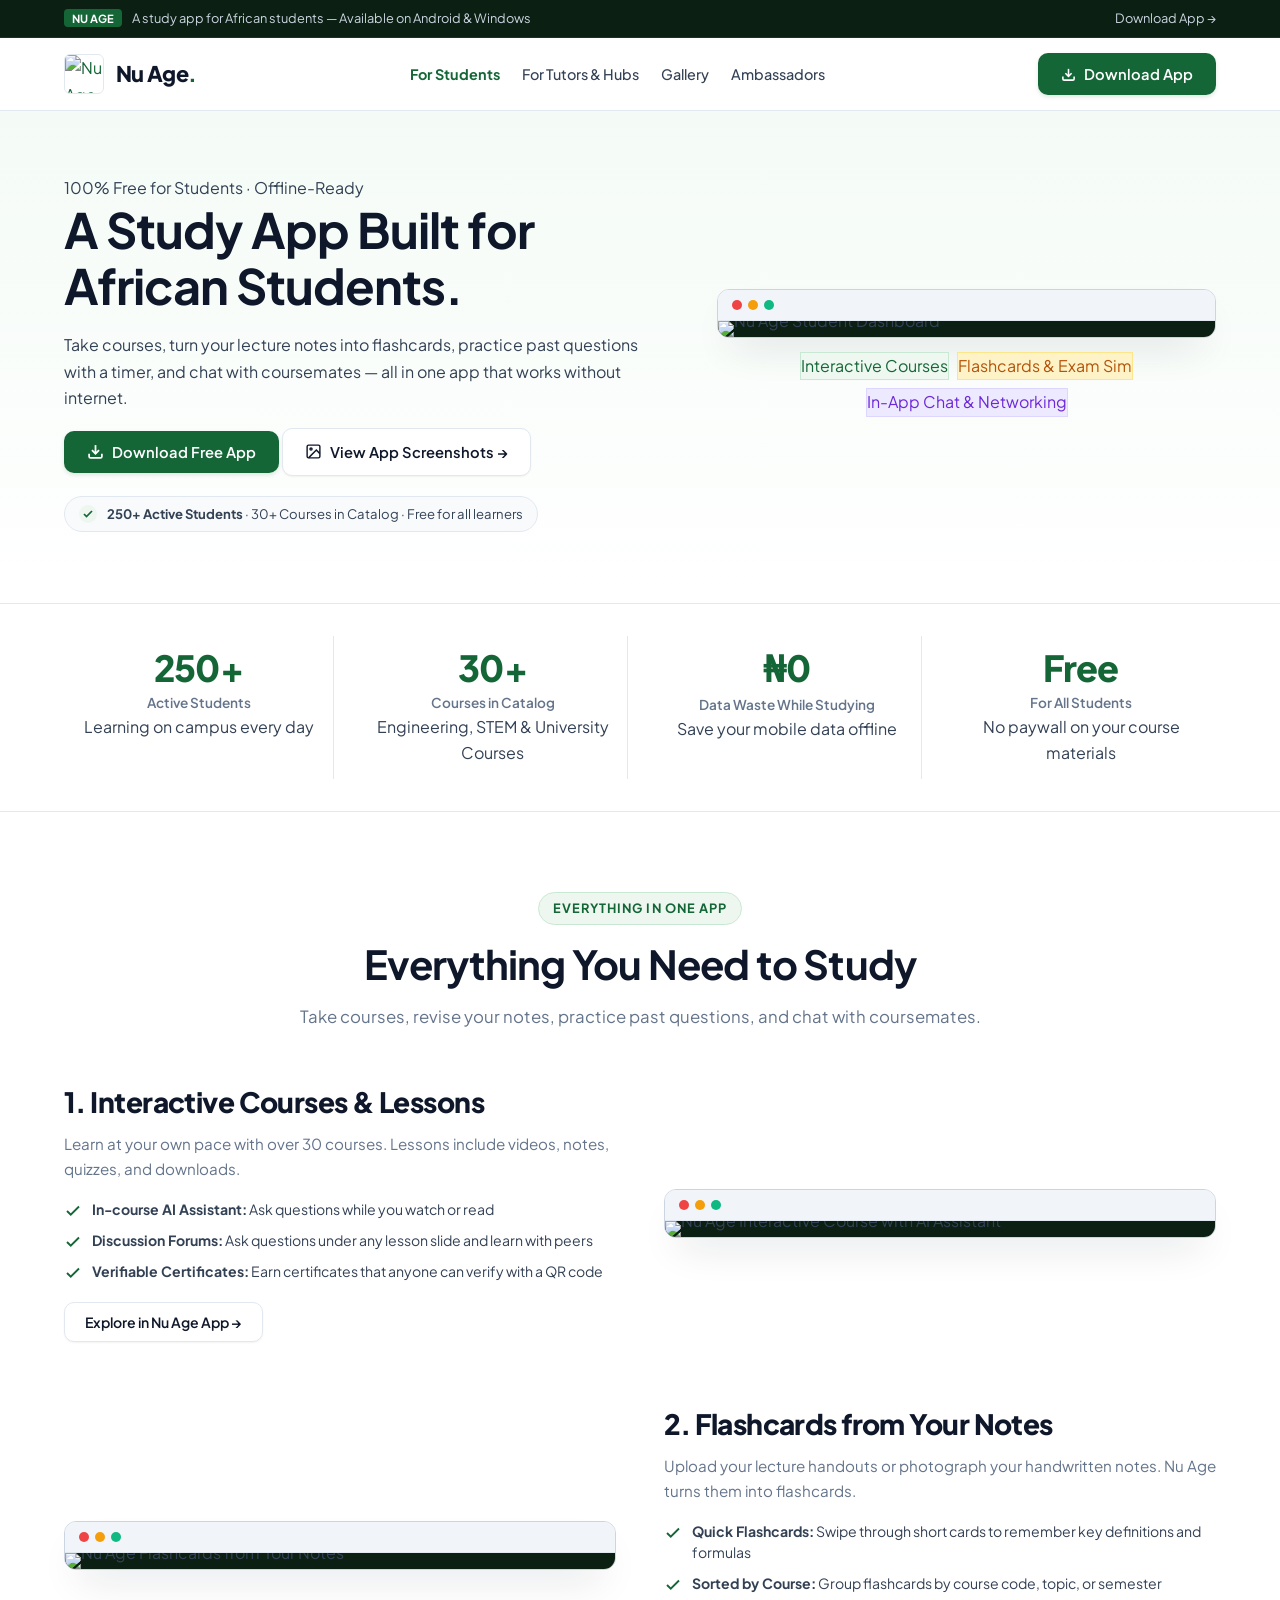
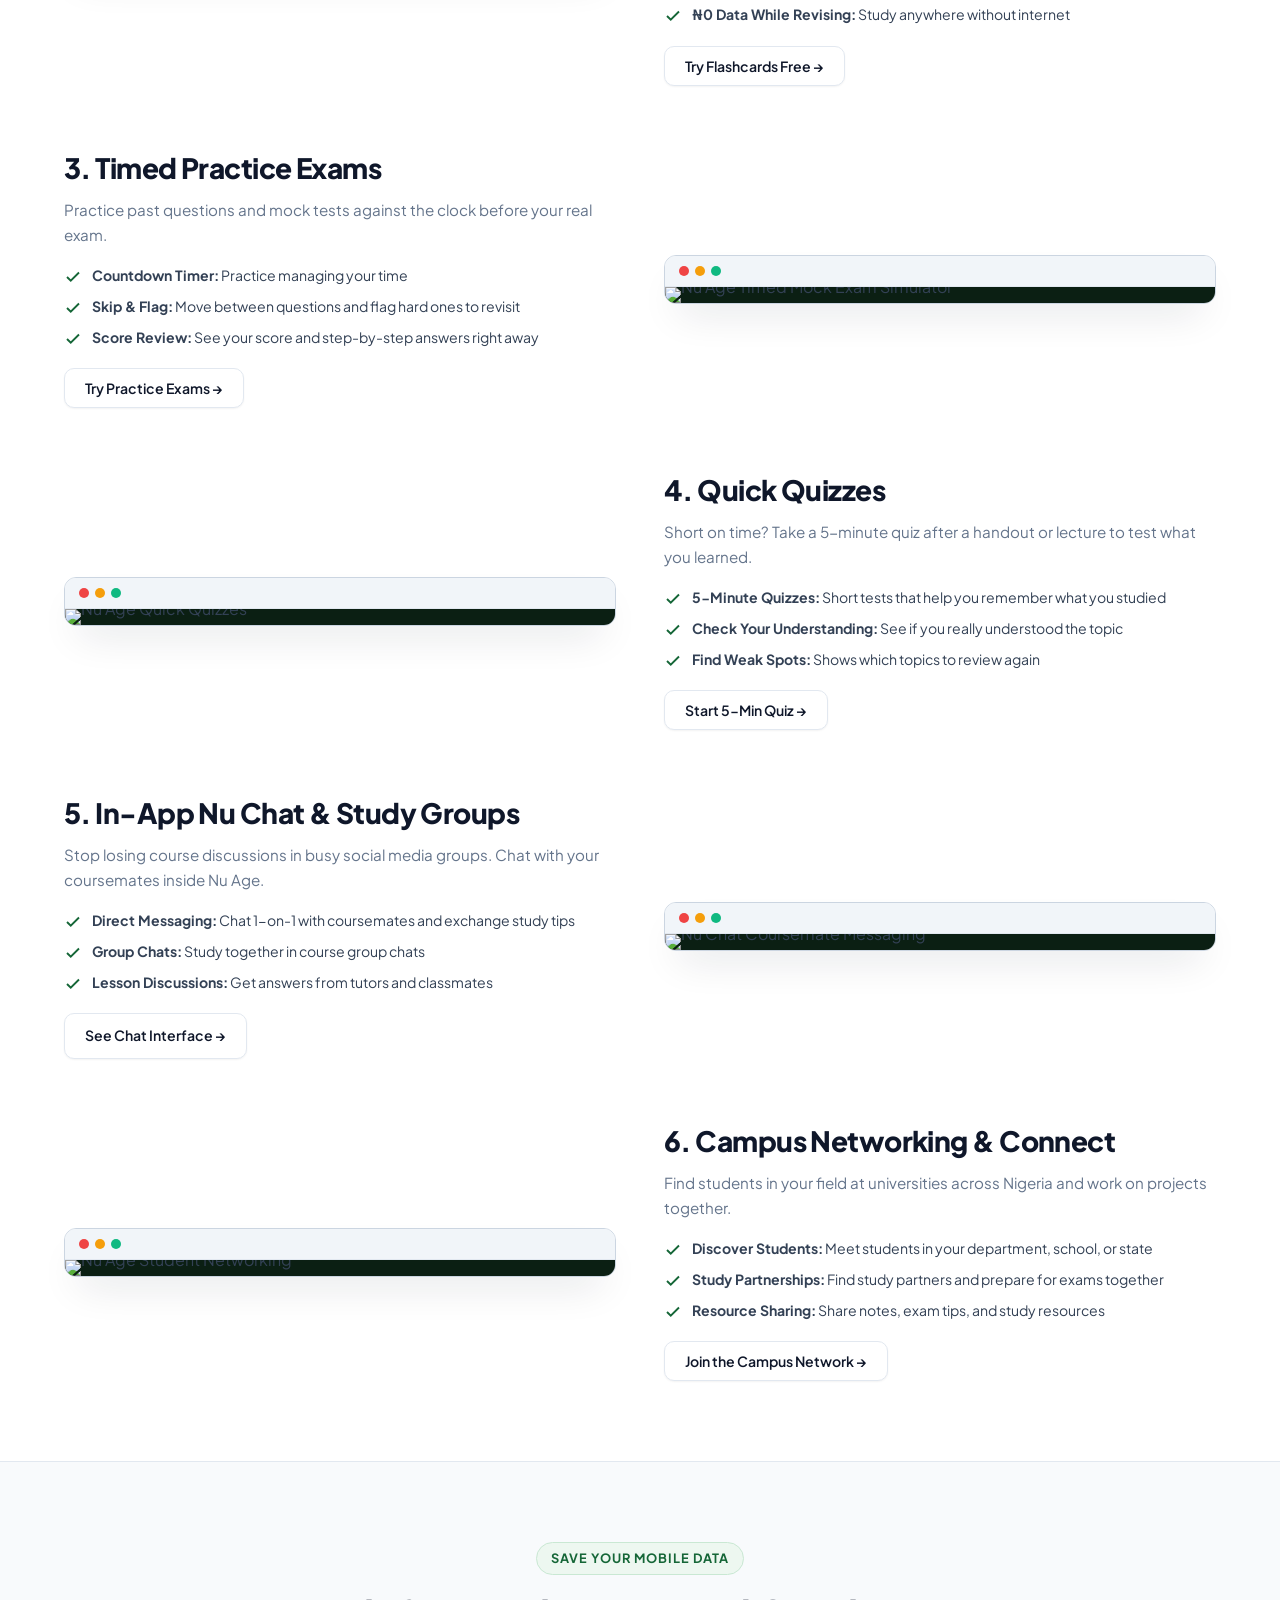
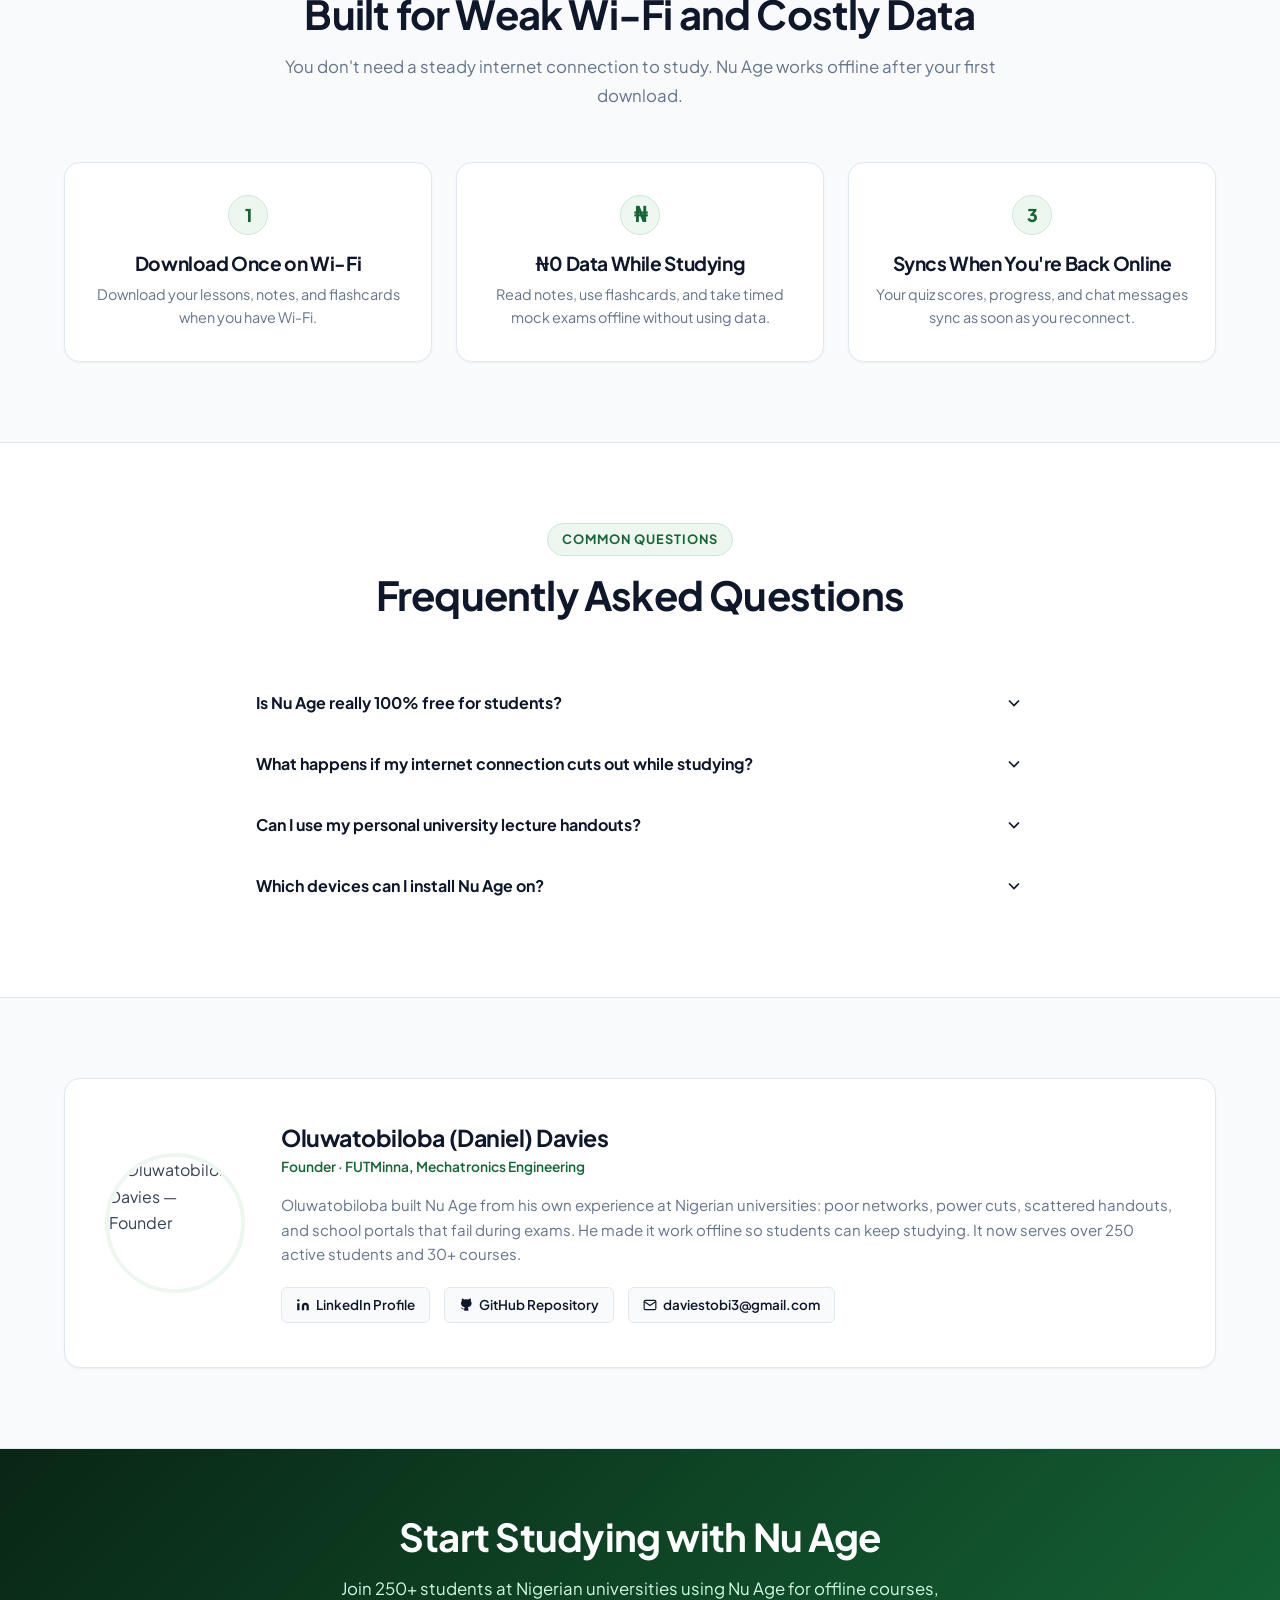
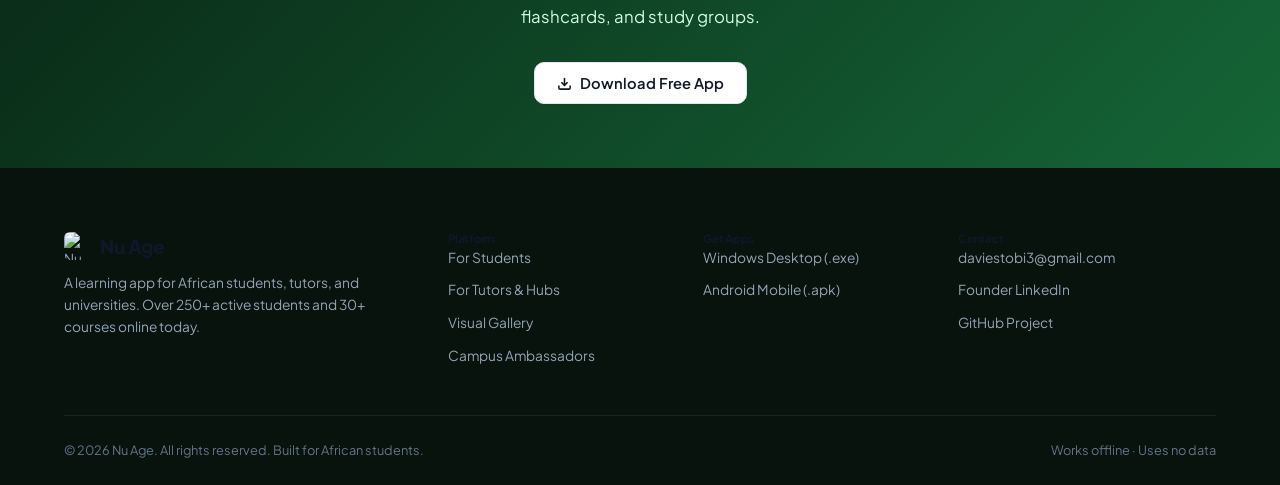
==== index.html @ d7a68905 "Remove institutions page; redirect /institutions to /tutors" ====
<!DOCTYPE html>
<html lang="en" class="scroll-smooth">
<head>
  <meta charset="UTF-8" />
  <meta name="viewport" content="width=device-width, initial-scale=1.0" />
  <title>Nu Age — Offline Study App for African Students</title>
  <meta name="description" content="Take courses, turn lecture notes into flashcards, practice past questions with a timer, and chat with coursemates. A free offline study app for African university students." />
  <link rel="canonical" href="https://nu-age.name.ng/" />

  <!-- OpenGraph & Twitter Cards -->
  <meta property="og:type" content="website" />
  <meta property="og:site_name" content="Nu Age" />
  <meta property="og:title" content="Nu Age — Offline Study App for African Students" />
  <meta property="og:description" content="Take courses, turn lecture notes into flashcards, practice past questions with a timer, and chat with coursemates. A free offline study app for African university students." />
  <meta property="og:url" content="https://nu-age.name.ng/" />
  <meta property="og:image" content="https://nu-age-cdn.b-cdn.net/logos/Nu%20dash.png" />
  <meta name="twitter:card" content="summary_large_image" />
  <meta name="twitter:title" content="Nu Age — Offline Study App for African Students" />
  <meta name="twitter:description" content="Take courses, turn lecture notes into flashcards, practice past questions with a timer, and chat with coursemates. A free offline study app for African university students." />
  <meta name="twitter:image" content="https://nu-age-cdn.b-cdn.net/logos/Nu%20dash.png" />

  <!-- Favicons (Real Nu Age Logo) -->
  <link rel="icon" href="https://nu-age-cdn.b-cdn.net/logos/icon.png" />
  <link rel="apple-touch-icon" href="https://nu-age-cdn.b-cdn.net/logos/icon.png" />

  <!-- External Stylesheet -->
  <link rel="stylesheet" href="css/style.css" />

  <!-- Schema.org Structured Data (JSON-LD) -->
  <script type="application/ld+json">
  {
    "@context": "https://schema.org",
    "@graph": [
      {
        "@type": "EducationalOrganization",
        "@id": "https://nu-age.name.ng/#organization",
        "name": "Nu Age",
        "alternateName": ["Nu Age LMS", "Nu-Age Learning Technologies"],
        "url": "https://nu-age.name.ng",
        "logo": "https://nu-age-cdn.b-cdn.net/logos/icon.png",
        "description": "A free offline study app for Nigerian university students, tutors, and universities.",
        "sameAs": [
          "https://www.linkedin.com/in/oluwatobiloba-davies",
          "https://github.com/demnzy"
        ]
      },
      {
        "@type": "WebSite",
        "@id": "https://nu-age.name.ng/#website",
        "url": "https://nu-age.name.ng",
        "name": "Nu Age",
        "publisher": { "@id": "https://nu-age.name.ng/#organization" }
      },
      {
        "@type": "SoftwareApplication",
        "@id": "https://nu-age.name.ng/#software",
        "name": "Nu Age",
        "operatingSystem": "Android 8.0+, Windows 10, Windows 11",
        "applicationCategory": "EducationalApplication",
        "offers": {
          "@type": "Offer",
          "price": "0",
          "priceCurrency": "NGN"
        },
        "description": "Offline study app with courses, flashcards, timed practice exams, and student chat."
      },
      {
        "@type": "FAQPage",
        "@id": "https://nu-age.name.ng/#faq",
        "mainEntity": [
          {
            "@type": "Question",
            "name": "Is Nu Age really 100% free for students?",
            "acceptedAnswer": {
              "@type": "Answer",
              "text": "Yes! Every student gets full access to public courses, their personal study hub, smart flashcards, practice exams, in-app chat, and campus networking for free. There is no subscription paywall on student learning."
            }
          },
          {
            "@type": "Question",
            "name": "What happens if my internet connection cuts out while studying?",
            "acceptedAnswer": {
              "@type": "Answer",
              "text": "Nothing is lost. Your flashcards, course slides, and mock exams work offline on your phone or laptop. Your progress is saved and uploaded when you're back online."
            }
          },
          {
            "@type": "Question",
            "name": "Can I use my personal university lecture handouts?",
            "acceptedAnswer": {
              "@type": "Answer",
              "text": "Yes. You can upload PDF handouts, snap photos of lecture notes, or paste textbook excerpts into the Self-Study Hub. Nu Age turns them into flashcards and mock exams."
            }
          },
          {
            "@type": "Question",
            "name": "Which devices can I install Nu Age on?",
            "acceptedAnswer": {
              "@type": "Answer",
              "text": "Nu Age is available as a lightweight Android app (.apk) for smartphones and a 64-bit Windows desktop installer (.exe) for laptops."
            }
          }
        ]
      }
    ]
  }
  </script>
</head>
<body>
  <!-- TOP ANNOUNCEMENT BAR -->
  <aside class="topbar" aria-label="Announcement">
    <div class="container topbar-inner">
      <div class="topbar-left">
        <span class="topbar-tag">Nu Age</span>
        <span>A study app for African students — Available on Android &amp; Windows</span>
      </div>
      <div class="topbar-links">
        <a href="#" onclick="openDownloadModal(); return false;">Download App &rarr;</a>
      </div>
    </div>
  </aside>

  <!-- MAIN NAVIGATION (Clean 4 Links: No Founder tab, Real Logo) -->
  <header class="site-nav">
    <div class="container site-nav-inner">
      <a href="/" class="brand">
        <img src="https://nu-age-cdn.b-cdn.net/logos/icon.png" alt="Nu Age Logo" class="brand-logo" />
        <span class="brand-name">Nu Age<span>.</span></span>
      </a>

      <nav aria-label="Main Navigation">
        <ul class="nav-menu">
          <li><a href="/" style="color:var(--primary); font-weight:700;">For Students</a></li>
          <li><a href="/tutors">For Tutors &amp; Hubs</a></li>
          <li><a href="/gallery">Gallery</a></li>
          <li><a href="/ambassadors">Ambassadors</a></li>
        </ul>
      </nav>

      <div class="nav-actions">
        <button type="button" class="btn btn-primary nav-cta-btn" onclick="openDownloadModal()">
          <svg width="15" height="15" viewBox="0 0 24 24" fill="none" stroke="currentColor" stroke-width="2.5"><path d="M21 15v4a2 2 0 0 1-2 2H5a2 2 0 0 1-2-2v-4"/><polyline points="7 10 12 15 17 10"/><line x1="12" y1="15" x2="12" y2="3"/></svg>
          <span>Download App</span>
        </button>
        <button class="mobile-toggle" id="mobileMenuBtn" aria-label="Toggle Navigation">
          <svg width="22" height="22" viewBox="0 0 24 24" fill="none" stroke="currentColor" stroke-width="2"><line x1="3" y1="12" x2="21" y2="12"/><line x1="3" y1="6" x2="21" y2="6"/><line x1="3" y1="18" x2="21" y2="18"/></svg>
        </button>
      </div>
    </div>

    <!-- Mobile Drawer -->
    <div class="mobile-drawer" id="mobileDrawer">
      <a href="/" onclick="toggleMobileNav()" style="color:var(--primary); font-weight:700;">For Students</a>
      <a href="/tutors" onclick="toggleMobileNav()">For Tutors &amp; Hubs</a>
      <a href="/gallery" onclick="toggleMobileNav()">Gallery</a>
      <a href="/ambassadors" onclick="toggleMobileNav()">Campus Ambassadors</a>
      <div style="margin-top:14px;">
        <button type="button" class="btn btn-primary" style="width:100%;" onclick="toggleMobileNav(); openDownloadModal();">Get Nu Age App</button>
      </div>
    </div>
  </header>

  <!-- HERO SECTION (Sleek, Human-Centric, Mobile-Optimized) -->
  <section class="hero-wrap">
    <div class="container">
      <div class="hero-grid">
        <div class="hero-text">
          <div class="hero-badge">
            <span class="hero-badge-dot"></span>
            <span>100% Free for Students &middot; Offline-Ready</span>
          </div>
          <h1 class="hero-title">
            A Study App Built for <span>African Students</span>.
          </h1>
          <p class="hero-desc">
            Take courses, turn your lecture notes into flashcards, practice past questions with a timer, and chat with coursemates — all in one app that works without internet.
          </p>

          <div class="hero-ctas">
            <button type="button" class="btn btn-primary" onclick="openDownloadModal()">
              <svg width="17" height="17" viewBox="0 0 24 24" fill="none" stroke="currentColor" stroke-width="2.5"><path d="M21 15v4a2 2 0 0 1-2 2H5a2 2 0 0 1-2-2v-4"/><polyline points="7 10 12 15 17 10"/><line x1="12" y1="15" x2="12" y2="3"/></svg>
              <span>Download Free App</span>
            </button>
            <a href="gallery.html" class="btn btn-secondary">
              <svg width="17" height="17" viewBox="0 0 24 24" fill="none" stroke="currentColor" stroke-width="2"><rect x="3" y="3" width="18" height="18" rx="2" ry="2"/><circle cx="8.5" cy="8.5" r="1.5"/><polyline points="21 15 16 10 5 21"/></svg>
              <span>View App Screenshots &rarr;</span>
            </a>
          </div>

          <!-- Sleek Social Proof Badge (No fake ATDE avatars, 100% genuine) -->
          <div class="hero-proof-badge fade-up">
            <span class="badge-check">
              <svg width="12" height="12" viewBox="0 0 24 24" fill="none" stroke="currentColor" stroke-width="3.5"><polyline points="20 6 9 17 4 12"/></svg>
            </span>
            <span><strong>250+ Active Students</strong> &middot; 30+ Courses in Catalog &middot; Free for all learners</span>
          </div>
        </div>

        <!-- Hero Preview: MacBook-Style App Frame -->
        <div class="hero-preview fade-up">
          <div class="app-window-frame">
            <div class="app-window-header">
              <div class="app-window-controls">
                <span class="app-window-dot close"></span>
                <span class="app-window-dot minimize"></span>
                <span class="app-window-dot maximize"></span>
              </div>
            </div>
            <div class="app-window-body">
              <img src="https://nu-age-cdn.b-cdn.net/logos/Nu%20dash.png" alt="Nu Age Student Dashboard" />
            </div>
          </div>
          <div style="display:flex; flex-wrap:wrap; gap:8px; margin-top:14px; justify-content:center;">
            <span class="spotlight-tag" style="background:#eef7f0; color:#156637; border:1px solid #c9e8d3;">Interactive Courses</span>
            <span class="spotlight-tag" style="background:#fef3c7; color:#b45309; border:1px solid #fde68a;">Flashcards &amp; Exam Sim</span>
            <span class="spotlight-tag" style="background:#ede9fe; color:#6d28d9; border:1px solid #ddd6fe;">In-App Chat &amp; Networking</span>
          </div>
        </div>
      </div>
    </div>
  </section>

  <!-- STATS STRIP (With Naira Symbol for Mobile Data Savings) -->
  <section class="stats-strip fade-up">
    <div class="container">
      <div class="stats-grid">
        <div class="stat-card">
          <div class="stat-number">250+</div>
          <div class="stat-label">Active Students</div>
          <div class="stat-sub">Learning on campus every day</div>
        </div>
        <div class="stat-card">
          <div class="stat-number">30+</div>
          <div class="stat-label">Courses in Catalog</div>
          <div class="stat-sub">Engineering, STEM &amp; University Courses</div>
        </div>
        <div class="stat-card">
          <div class="stat-number"><span style="font-family:sans-serif; color:var(--primary);">&#8358;</span>0</div>
          <div class="stat-label">Data Waste While Studying</div>
          <div class="stat-sub">Save your mobile data offline</div>
        </div>
        <div class="stat-card">
          <div class="stat-number">Free</div>
          <div class="stat-label">For All Students</div>
          <div class="stat-sub">No paywall on your course materials</div>
        </div>
      </div>
    </div>
  </section>

  <!-- THE STUDENT PLATFORM PILLARS (Sleek Alternating Rows with Exact Matching Screenshots) -->
  <section class="section-wrap">
    <div class="container">
      <div class="section-header fade-up">
        <span class="section-kicker">Everything in One App</span>
        <h2 class="section-title">Everything You Need to Study</h2>
        <p class="section-desc">
          Take courses, revise your notes, practice past questions, and chat with coursemates.
        </p>
      </div>

      <!-- 1. Interactive Courses & Lessons -->
      <div class="pillar-row fade-up">
        <div class="pillar-content">
          <h3>1. Interactive Courses &amp; Lessons</h3>
          <p>
            Learn at your own pace with over 30 courses. Lessons include videos, notes, quizzes, and downloads.
          </p>
          <ul class="pillar-checklist">
            <li>
              <svg width="18" height="18" viewBox="0 0 24 24" fill="none" stroke="currentColor" stroke-width="2.5"><polyline points="20 6 9 17 4 12"/></svg>
              <span><strong>In-course AI Assistant:</strong> Ask questions while you watch or read</span>
            </li>
            <li>
              <svg width="18" height="18" viewBox="0 0 24 24" fill="none" stroke="currentColor" stroke-width="2.5"><polyline points="20 6 9 17 4 12"/></svg>
              <span><strong>Discussion Forums:</strong> Ask questions under any lesson slide and learn with peers</span>
            </li>
            <li>
              <svg width="18" height="18" viewBox="0 0 24 24" fill="none" stroke="currentColor" stroke-width="2.5"><polyline points="20 6 9 17 4 12"/></svg>
              <span><strong>Verifiable Certificates:</strong> Earn certificates that anyone can verify with a QR code</span>
            </li>
          </ul>
          <button type="button" class="btn btn-secondary" onclick="openDownloadModal()" style="font-size:0.88rem; padding:10px 20px;">Explore in Nu Age App &rarr;</button>
        </div>
        <div class="pillar-media">
          <div class="app-window-frame">
            <div class="app-window-header">
              <div class="app-window-controls">
                <span class="app-window-dot close"></span>
                <span class="app-window-dot minimize"></span>
                <span class="app-window-dot maximize"></span>
              </div>
            </div>
            <div class="app-window-body">
              <img src="https://nu-age-cdn.b-cdn.net/logos/Nu%20Course%20(ai%20assistant).png" alt="Nu Age Interactive Course with AI Assistant" />
            </div>
          </div>
        </div>
      </div>

      <!-- 2. Flashcards from Your Notes (Reversed) -->
      <div class="pillar-row reversed fade-up">
        <div class="pillar-content">
          <h3>2. Flashcards from Your Notes</h3>
          <p>
            Upload your lecture handouts or photograph your handwritten notes. Nu Age turns them into flashcards.
          </p>
          <ul class="pillar-checklist">
            <li>
              <svg width="18" height="18" viewBox="0 0 24 24" fill="none" stroke="currentColor" stroke-width="2.5"><polyline points="20 6 9 17 4 12"/></svg>
              <span><strong>Quick Flashcards:</strong> Swipe through short cards to remember key definitions and formulas</span>
            </li>
            <li>
              <svg width="18" height="18" viewBox="0 0 24 24" fill="none" stroke="currentColor" stroke-width="2.5"><polyline points="20 6 9 17 4 12"/></svg>
              <span><strong>Sorted by Course:</strong> Group flashcards by course code, topic, or semester</span>
            </li>
            <li>
              <svg width="18" height="18" viewBox="0 0 24 24" fill="none" stroke="currentColor" stroke-width="2.5"><polyline points="20 6 9 17 4 12"/></svg>
              <span><strong>&#8358;0 Data While Revising:</strong> Study anywhere without internet</span>
            </li>
          </ul>
          <button type="button" class="btn btn-secondary" onclick="openDownloadModal()" style="font-size:0.88rem; padding:10px 20px;">Try Flashcards Free &rarr;</button>
        </div>
        <div class="pillar-media">
          <div class="app-window-frame">
            <div class="app-window-header">
              <div class="app-window-controls">
                <span class="app-window-dot close"></span>
                <span class="app-window-dot minimize"></span>
                <span class="app-window-dot maximize"></span>
              </div>
            </div>
            <div class="app-window-body">
              <img src="https://nu-age-cdn.b-cdn.net/logos/Nu%20flashcardds.png" alt="Nu Age Flashcards from Your Notes" />
            </div>
          </div>
        </div>
      </div>

      <!-- 3. Timed Practice Exams -->
      <div class="pillar-row fade-up">
        <div class="pillar-content">
          <h3>3. Timed Practice Exams</h3>
          <p>
            Practice past questions and mock tests against the clock before your real exam.
          </p>
          <ul class="pillar-checklist">
            <li>
              <svg width="18" height="18" viewBox="0 0 24 24" fill="none" stroke="currentColor" stroke-width="2.5"><polyline points="20 6 9 17 4 12"/></svg>
              <span><strong>Countdown Timer:</strong> Practice managing your time</span>
            </li>
            <li>
              <svg width="18" height="18" viewBox="0 0 24 24" fill="none" stroke="currentColor" stroke-width="2.5"><polyline points="20 6 9 17 4 12"/></svg>
              <span><strong>Skip &amp; Flag:</strong> Move between questions and flag hard ones to revisit</span>
            </li>
            <li>
              <svg width="18" height="18" viewBox="0 0 24 24" fill="none" stroke="currentColor" stroke-width="2.5"><polyline points="20 6 9 17 4 12"/></svg>
              <span><strong>Score Review:</strong> See your score and step-by-step answers right away</span>
            </li>
          </ul>
          <button type="button" class="btn btn-secondary" onclick="openDownloadModal()" style="font-size:0.88rem; padding:10px 20px;">Try Practice Exams &rarr;</button>
        </div>
        <div class="pillar-media">
          <div class="app-window-frame">
            <div class="app-window-header">
              <div class="app-window-controls">
                <span class="app-window-dot close"></span>
                <span class="app-window-dot minimize"></span>
                <span class="app-window-dot maximize"></span>
              </div>
            </div>
            <div class="app-window-body">
              <img src="https://nu-age-cdn.b-cdn.net/logos/exam%20sim%20nu.png" alt="Nu Age Timed Mock Exam Simulator" />
            </div>
          </div>
        </div>
      </div>

      <!-- 4. Quick Quizzes (Reversed) -->
      <div class="pillar-row reversed fade-up">
        <div class="pillar-content">
          <h3>4. Quick Quizzes</h3>
          <p>
            Short on time? Take a 5-minute quiz after a handout or lecture to test what you learned.
          </p>
          <ul class="pillar-checklist">
            <li>
              <svg width="18" height="18" viewBox="0 0 24 24" fill="none" stroke="currentColor" stroke-width="2.5"><polyline points="20 6 9 17 4 12"/></svg>
              <span><strong>5-Minute Quizzes:</strong> Short tests that help you remember what you studied</span>
            </li>
            <li>
              <svg width="18" height="18" viewBox="0 0 24 24" fill="none" stroke="currentColor" stroke-width="2.5"><polyline points="20 6 9 17 4 12"/></svg>
              <span><strong>Check Your Understanding:</strong> See if you really understood the topic</span>
            </li>
            <li>
              <svg width="18" height="18" viewBox="0 0 24 24" fill="none" stroke="currentColor" stroke-width="2.5"><polyline points="20 6 9 17 4 12"/></svg>
              <span><strong>Find Weak Spots:</strong> Shows which topics to review again</span>
            </li>
          </ul>
          <button type="button" class="btn btn-secondary" onclick="openDownloadModal()" style="font-size:0.88rem; padding:10px 20px;">Start 5-Min Quiz &rarr;</button>
        </div>
        <div class="pillar-media">
          <div class="app-window-frame">
            <div class="app-window-header">
              <div class="app-window-controls">
                <span class="app-window-dot close"></span>
                <span class="app-window-dot minimize"></span>
                <span class="app-window-dot maximize"></span>
              </div>
            </div>
            <div class="app-window-body">
              <img src="https://nu-age-cdn.b-cdn.net/logos/quick%20quiz%20Nu.png" alt="Nu Age Quick Quizzes" />
            </div>
          </div>
        </div>
      </div>

      <!-- 5. In-App Nu Chat & Study Groups -->
      <div class="pillar-row fade-up">
        <div class="pillar-content">
          <h3>5. In-App Nu Chat &amp; Study Groups</h3>
          <p>
            Stop losing course discussions in busy social media groups. Chat with your coursemates inside Nu Age.
          </p>
          <ul class="pillar-checklist">
            <li>
              <svg width="18" height="18" viewBox="0 0 24 24" fill="none" stroke="currentColor" stroke-width="2.5"><polyline points="20 6 9 17 4 12"/></svg>
              <span><strong>Direct Messaging:</strong> Chat 1-on-1 with coursemates and exchange study tips</span>
            </li>
            <li>
              <svg width="18" height="18" viewBox="0 0 24 24" fill="none" stroke="currentColor" stroke-width="2.5"><polyline points="20 6 9 17 4 12"/></svg>
              <span><strong>Group Chats:</strong> Study together in course group chats</span>
            </li>
            <li>
              <svg width="18" height="18" viewBox="0 0 24 24" fill="none" stroke="currentColor" stroke-width="2.5"><polyline points="20 6 9 17 4 12"/></svg>
              <span><strong>Lesson Discussions:</strong> Get answers from tutors and classmates</span>
            </li>
          </ul>
          <a href="gallery.html" class="btn btn-secondary" style="font-size:0.88rem; padding:10px 20px;">See Chat Interface &rarr;</a>
        </div>
        <div class="pillar-media">
          <div class="app-window-frame">
            <div class="app-window-header">
              <div class="app-window-controls">
                <span class="app-window-dot close"></span>
                <span class="app-window-dot minimize"></span>
                <span class="app-window-dot maximize"></span>
              </div>
            </div>
            <div class="app-window-body">
              <img src="https://nu-age-cdn.b-cdn.net/logos/Nu%20chat%20.png" alt="Nu Chat Coursemate Messaging" />
            </div>
          </div>
        </div>
      </div>

      <!-- 6. Campus Networking & Connect (Reversed) -->
      <div class="pillar-row reversed fade-up">
        <div class="pillar-content">
          <h3>6. Campus Networking &amp; Connect</h3>
          <p>
            Find students in your field at universities across Nigeria and work on projects together.
          </p>
          <ul class="pillar-checklist">
            <li>
              <svg width="18" height="18" viewBox="0 0 24 24" fill="none" stroke="currentColor" stroke-width="2.5"><polyline points="20 6 9 17 4 12"/></svg>
              <span><strong>Discover Students:</strong> Meet students in your department, school, or state</span>
            </li>
            <li>
              <svg width="18" height="18" viewBox="0 0 24 24" fill="none" stroke="currentColor" stroke-width="2.5"><polyline points="20 6 9 17 4 12"/></svg>
              <span><strong>Study Partnerships:</strong> Find study partners and prepare for exams together</span>
            </li>
            <li>
              <svg width="18" height="18" viewBox="0 0 24 24" fill="none" stroke="currentColor" stroke-width="2.5"><polyline points="20 6 9 17 4 12"/></svg>
              <span><strong>Resource Sharing:</strong> Share notes, exam tips, and study resources</span>
            </li>
          </ul>
          <button type="button" class="btn btn-secondary" onclick="openDownloadModal()" style="font-size:0.88rem; padding:10px 20px;">Join the Campus Network &rarr;</button>
        </div>
        <div class="pillar-media">
          <div class="app-window-frame">
            <div class="app-window-header">
              <div class="app-window-controls">
                <span class="app-window-dot close"></span>
                <span class="app-window-dot minimize"></span>
                <span class="app-window-dot maximize"></span>
              </div>
            </div>
            <div class="app-window-body">
              <img src="https://nu-age-cdn.b-cdn.net/logos/nu%20network.png" alt="Nu Age Student Networking" />
            </div>
          </div>
        </div>
      </div>
    </div>
  </section>

  <!-- HOW OFFLINE WORKS (Highlighting the Naira ₦ Mobile Data Savings) -->
  <section class="section-wrap section-subtle fade-up">
    <div class="container">
      <div class="section-header">
        <span class="section-kicker">Save Your Mobile Data</span>
        <h2 class="section-title">Built for Weak Wi-Fi and Costly Data</h2>
        <p class="section-desc">
          You don't need a steady internet connection to study. Nu Age works offline after your first download.
        </p>
      </div>

      <div class="offline-flow-grid">
        <div class="offline-flow-card">
          <div class="offline-flow-step">1</div>
          <h3>Download Once on Wi-Fi</h3>
          <p>
            Download your lessons, notes, and flashcards when you have Wi-Fi.
          </p>
        </div>
        <div class="offline-flow-card">
          <div class="offline-flow-step" style="background:#eef7f0; color:#156637; border-color:#c9e8d3;">
            <span style="font-size:1.3rem; font-weight:800; font-family:sans-serif;">&#8358;</span>
          </div>
          <h3>&#8358;0 Data While Studying</h3>
          <p>
            Read notes, use flashcards, and take timed mock exams offline without using data.
          </p>
        </div>
        <div class="offline-flow-card">
          <div class="offline-flow-step">3</div>
          <h3>Syncs When You're Back Online</h3>
          <p>
            Your quiz scores, progress, and chat messages sync as soon as you reconnect.
          </p>
        </div>
      </div>
    </div>
  </section>

  <!-- FAQS (Plain Human English) -->
  <section class="section-wrap fade-up">
    <div class="container" style="max-width:860px;">
      <div class="section-header">
        <span class="section-kicker">Common Questions</span>
        <h2 class="section-title">Frequently Asked Questions</h2>
      </div>

      <div class="faq-list">
        <div class="faq-item">
          <button class="faq-btn" onclick="toggleFaq(this)">
            <span>Is Nu Age really 100% free for students?</span>
            <svg width="20" height="20" viewBox="0 0 24 24" fill="none" stroke="currentColor" stroke-width="2"><polyline points="6 9 12 15 18 9"/></svg>
          </button>
          <div class="faq-content">
            <p>Yes! Every student gets full access to public courses, their personal study hub, smart flashcards, practice exams, in-app chat, and campus networking for free. There is no subscription paywall on student learning.</p>
          </div>
        </div>

        <div class="faq-item">
          <button class="faq-btn" onclick="toggleFaq(this)">
            <span>What happens if my internet connection cuts out while studying?</span>
            <svg width="20" height="20" viewBox="0 0 24 24" fill="none" stroke="currentColor" stroke-width="2"><polyline points="6 9 12 15 18 9"/></svg>
          </button>
          <div class="faq-content">
            <p>Nothing is lost. Your flashcards, course slides, and mock exams work offline on your phone or laptop. Your progress is saved and uploaded when you're back online.</p>
          </div>
        </div>

        <div class="faq-item">
          <button class="faq-btn" onclick="toggleFaq(this)">
            <span>Can I use my personal university lecture handouts?</span>
            <svg width="20" height="20" viewBox="0 0 24 24" fill="none" stroke="currentColor" stroke-width="2"><polyline points="6 9 12 15 18 9"/></svg>
          </button>
          <div class="faq-content">
            <p>Yes. You can upload PDF handouts, snap photos of lecture notes, or paste textbook excerpts into the Self-Study Hub. Nu Age turns them into flashcards and mock exams.</p>
          </div>
        </div>

        <div class="faq-item">
          <button class="faq-btn" onclick="toggleFaq(this)">
            <span>Which devices can I install Nu Age on?</span>
            <svg width="20" height="20" viewBox="0 0 24 24" fill="none" stroke="currentColor" stroke-width="2"><polyline points="6 9 12 15 18 9"/></svg>
          </button>
          <div class="faq-content">
            <p>Nu Age is available as a lightweight Android app (.apk) for smartphones and a 64-bit Windows desktop installer (.exe) for laptops.</p>
          </div>
        </div>
      </div>
    </div>
  </section>

  <!-- FOUNDER & SYSTEMS ARCHITECT SPOTLIGHT (Authentic Story, No AI Buzz) -->
  <section id="founder" class="section-wrap section-subtle fade-up">
    <div class="container">
      <div class="founder-wrap">
        <img src="https://nu-age-cdn.b-cdn.net/logos/tOBI.jpg" alt="Oluwatobiloba Davies — Founder" class="founder-img" />
        <div class="founder-info">
          <h3>Oluwatobiloba (Daniel) Davies</h3>
          <div class="founder-lead">Founder &middot; FUTMinna, Mechatronics Engineering</div>
          <p class="founder-text">
            Oluwatobiloba built Nu Age from his own experience at Nigerian universities: poor networks, power cuts, scattered handouts, and school portals that fail during exams. He made it work offline so students can keep studying. It now serves over 250 active students and 30+ courses.
          </p>
          <div class="founder-links">
            <a href="https://www.linkedin.com/in/oluwatobiloba-davies" target="_blank" rel="noopener" class="founder-link-item">
              <svg width="14" height="14" viewBox="0 0 24 24" fill="currentColor"><path d="M16 8a6 6 0 0 1 6 6v7h-4v-7a2 2 0 0 0-2-2 2 2 0 0 0-2 2v7h-4v-7a6 6 0 0 1 6-6zM2 9h4v12H2z"/><circle cx="4" cy="4" r="2"/></svg>
              LinkedIn Profile
            </a>
            <a href="https://github.com/demnzy" target="_blank" rel="noopener" class="founder-link-item">
              <svg width="14" height="14" viewBox="0 0 24 24" fill="currentColor"><path d="M9 19c-5 1.5-5-2.5-7-3m14 6v-3.87a3.37 3.37 0 0 0-.94-2.61c3.14-.35 6.44-1.54 6.44-7A5.44 5.44 0 0 0 20 4.77 5.07 5.07 0 0 0 19.91 1S18.73.65 16 2.48a13.38 13.38 0 0 0-7 0C6.27.65 5.09 1 5.09 1A5.07 5.07 0 0 0 5 4.77a5.44 5.44 0 0 0-1.5 3.78c0 5.42 3.3 6.61 6.44 7A3.37 3.37 0 0 0 9 18.13V22"/></svg>
              GitHub Repository
            </a>
            <a href="mailto:daviestobi3@gmail.com" class="founder-link-item">
              <svg width="14" height="14" viewBox="0 0 24 24" fill="none" stroke="currentColor" stroke-width="2"><path d="M4 4h16c1.1 0 2 .9 2 2v12c0 1.1-.9 2-2 2H4c-1.1 0-2-.9-2-2V6c0-1.1.9-2 2-2z"/><polyline points="22,6 12,13 2,6"/></svg>
              daviestobi3@gmail.com
            </a>
          </div>
        </div>
      </div>
    </div>
  </section>

  <!-- PRE-FOOTER CTA -->
  <section id="download" class="cta-banner fade-up">
    <div class="container">
      <h2>Start Studying with Nu Age</h2>
      <p>
        Join 250+ students at Nigerian universities using Nu Age for offline courses, flashcards, and study groups.
      </p>
      <div class="cta-banner-buttons">
        <button type="button" class="btn btn-secondary" onclick="openDownloadModal()">
          <svg width="15" height="15" viewBox="0 0 24 24" fill="none" stroke="currentColor" stroke-width="2.5"><path d="M21 15v4a2 2 0 0 1-2 2H5a2 2 0 0 1-2-2v-4"/><polyline points="7 10 12 15 17 10"/><line x1="12" y1="15" x2="12" y2="3"/></svg>
          Download Free App
        </button>
      </div>
    </div>
  </section>

  <!-- FOOTER -->
  <footer class="site-footer" role="contentinfo">
    <div class="container">
      <div class="site-footer-top">
        <div class="footer-brand">
          <div style="display:flex; align-items:center; gap:8px; margin-bottom:12px;">
            <img src="https://nu-age-cdn.b-cdn.net/logos/icon.png" alt="Nu Age Logo" style="width:28px; height:28px; object-fit:contain; border-radius:6px;" />
            <h4 style="margin:0; font-size:1.2rem; font-weight:800; color:var(--text-heading);">Nu Age</h4>
          </div>
          <p>
            A learning app for African students, tutors, and universities. Over 250+ active students and 30+ courses online today.
          </p>
        </div>
        <div class="footer-col">
          <h5>Platform</h5>
          <ul>
            <li><a href="/">For Students</a></li>
            <li><a href="/tutors">For Tutors &amp; Hubs</a></li>
            <li><a href="/gallery">Visual Gallery</a></li>
            <li><a href="/ambassadors">Campus Ambassadors</a></li>
          </ul>
        </div>
        <div class="footer-col">
          <h5>Get Apps</h5>
          <ul>
            <li><a href="https://nu-age-cdn.b-cdn.net/app%20links%204/NuAgeSetup.exe">Windows Desktop (.exe)</a></li>
            <li><a href="https://nu-age-cdn.b-cdn.net/app%20links%204/Nu%20Age.apk">Android Mobile (.apk)</a></li>
          </ul>
        </div>
        <div class="footer-col">
          <h5>Contact</h5>
          <ul>
            <li><a href="mailto:daviestobi3@gmail.com">daviestobi3@gmail.com</a></li>
            <li><a href="https://www.linkedin.com/in/oluwatobiloba-davies" target="_blank" rel="noopener">Founder LinkedIn</a></li>
            <li><a href="https://github.com/demnzy" target="_blank" rel="noopener">GitHub Project</a></li>
          </ul>
        </div>
      </div>
      <div class="site-footer-bottom">
        <div>&copy; 2026 Nu Age. All rights reserved. Built for African students.</div>
        <div>Works offline &middot; Uses no data</div>
      </div>
    </div>
  </footer>

  <!-- DOWNLOAD MODAL -->
  <div class="modal-backdrop" id="downloadModal" onclick="closeDownloadModal(event)">
    <div class="modal-card">
      <div class="modal-header">
        <div class="modal-title">Get Nu Age on Your Device</div>
        <button type="button" class="modal-close" onclick="closeDownloadModal()">&times;</button>
      </div>
      <p style="color:var(--text-muted); font-size:0.9rem; margin-bottom:18px;">
        Choose your platform to install Nu Age for free:
      </p>
      <div class="modal-options">
        <a href="https://nu-age-cdn.b-cdn.net/app%20links%204/Nu%20Age.apk" class="modal-option-btn">
          <svg width="22" height="22" viewBox="0 0 24 24" fill="none" stroke="currentColor" stroke-width="2"><rect x="7" y="2" width="10" height="20" rx="2"/><path d="M11 18h2"/></svg>
          <div>
            <div style="font-weight:700;">Android Mobile (.apk)</div>
            <div style="font-size:0.8rem; color:var(--text-muted);">Android 8.0+ &middot; Direct APK download</div>
          </div>
        </a>
        <a href="https://nu-age-cdn.b-cdn.net/app%20links%204/NuAgeSetup.exe" class="modal-option-btn">
          <svg width="22" height="22" viewBox="0 0 24 24" fill="currentColor"><path d="M0 3.449L9.75 2.1v9.451H0m10.949-9.602L24 0v11.4H10.949M0 12.6h9.75v9.451L0 20.699M10.949 12.6H24V24l-12.9-1.801"/></svg>
          <div>
            <div style="font-weight:700;">Windows Desktop (.exe)</div>
            <div style="font-size:0.8rem; color:var(--text-muted);">Windows 10 &amp; 11 &middot; 64-bit Installer</div>
          </div>
        </a>
      </div>
    </div>
  </div>

  <!-- GOOGLE AUTH CALLBACK RETURN MODAL -->
  <div id="authCallbackModal" style="display:none; position:fixed; inset:0; background:rgba(15,23,42,0.7); backdrop-filter:blur(4px); z-index:9999; align-items:center; justify-content:center; padding:20px;">
    <div style="background:#fff; border-radius:16px; max-width:440px; width:100%; padding:32px 24px; text-align:center; box-shadow:0 20px 30px -10px rgba(15,23,42,0.18); position:relative;" onclick="event.stopPropagation()">
      <div style="width:56px; height:56px; border-radius:50%; background:var(--primary-tint, #edf7f0); color:var(--primary, #156637); display:flex; align-items:center; justify-content:center; margin:0 auto 16px;">
        <svg width="28" height="28" viewBox="0 0 24 24" fill="none" stroke="currentColor" stroke-width="2.5" stroke-linecap="round" stroke-linejoin="round"><path d="M22 11.08V12a10 10 0 1 1-5.93-9.14"></path><polyline points="22 4 12 14.01 9 11.01"></polyline></svg>
      </div>
      <h3 style="font-size:1.35rem; font-weight:800; color:var(--text-heading, #0f172a); margin-bottom:8px;">Sign-In Successful!</h3>
      <p id="authModalMsg" style="font-size:0.95rem; color:var(--text-muted, #64748b); margin-bottom:24px; line-height:1.5;">You have successfully signed in with Google.<br>Tap below to return to the Nu Age app.</p>
      
      <a id="authReturnBtn" href="#" style="display:inline-flex; align-items:center; justify-content:center; gap:8px; width:100%; padding:14px; font-weight:700; border-radius:10px; font-size:1rem; text-decoration:none; margin-bottom:12px; background:var(--primary, #156637); color:#fff; box-shadow:0 4px 12px rgba(21,102,55,0.25);">
        Open Nu Age App &rarr;
      </a>
      
      <button onclick="document.getElementById('authCallbackModal').style.display='none'" style="background:none; border:none; color:var(--text-faint, #94a3b8); font-size:0.85rem; cursor:pointer; font-weight:600; padding:6px 12px;">
        Close Window
      </button>
    </div>
  </div>

  <!-- INTERACTIVE JS & FADE-UP INTERSECTION OBSERVER -->
  <script>
    function checkAuthCallback() {
      const hash = window.location.hash || '';
      if (hash.includes('auth-callback')) {
        const queryPart = hash.includes('?') ? hash.split('?')[1] : '';
        const params = new URLSearchParams(queryPart);
        const accessToken = params.get('access_token');
        const error = params.get('error');
        const modal = document.getElementById('authCallbackModal');
        const btn = document.getElementById('authReturnBtn');
        const msg = document.getElementById('authModalMsg');

        if (modal) {
          modal.style.display = 'flex';
          if (error) {
            msg.textContent = 'Google sign-in was not completed: ' + error;
            if (btn) btn.style.display = 'none';
          } else if (accessToken) {
            const deepLink = 'nuage://auth-callback?' + queryPart;
            if (btn) btn.href = deepLink;
            setTimeout(() => {
              try {
                window.location.href = deepLink;
              } catch(e) {}
            }, 300);
          }
        }
      }
    }
    window.addEventListener('hashchange', checkAuthCallback);
    document.addEventListener('DOMContentLoaded', checkAuthCallback);

    function checkDownloadHash() {
      if (window.location.hash === '#download') openDownloadModal();
    }
    window.addEventListener('hashchange', checkDownloadHash);
    document.addEventListener('DOMContentLoaded', checkDownloadHash);

    function toggleMobileNav() {
      const d = document.getElementById('mobileDrawer');
      if (d) d.classList.toggle('open');
    }
    function openDownloadModal() {
      const m = document.getElementById('downloadModal');
      if (m) m.classList.add('open');
    }
    function closeDownloadModal(e) {
      if (!e || e.target === document.getElementById('downloadModal') || e.target.classList.contains('modal-close')) {
        const m = document.getElementById('downloadModal');
        if (m) m.classList.remove('open');
      }
    }
    function toggleFaq(btn) {
      const content = btn.nextElementSibling;
      const isOpen = content.style.display === 'block';
      document.querySelectorAll('.faq-content').forEach(c => c.style.display = 'none');
      document.querySelectorAll('.faq-btn svg').forEach(s => s.style.transform = 'rotate(0deg)');
      if (!isOpen) {
        content.style.display = 'block';
        btn.querySelector('svg').style.transform = 'rotate(180deg)';
      }
    }
    document.addEventListener('keydown', function(e) {
      if (e.key === 'Escape') {
        const m = document.getElementById('downloadModal');
        if (m) m.classList.remove('open');
      }
    });

    // Fade-Up Scroll Observer
    document.addEventListener('DOMContentLoaded', function() {
      const observer = new IntersectionObserver((entries) => {
        entries.forEach(entry => {
          if (entry.isIntersecting) {
            entry.target.classList.add('visible');
          }
        });
      }, { threshold: 0.08, rootMargin: '0px 0px -40px 0px' });

      document.querySelectorAll('.fade-up').forEach(el => observer.observe(el));
    });
  </script>
</body>
</html>
---- css/style.css ----
/* ══════════════════════════════════════════════════════════════════════════════
   NU AGE LEARNING SYSTEMS — STYLESHEET
   Clean, Professional, Stakeholder-Centric SaaS Design
   ══════════════════════════════════════════════════════════════════════════════ */

@import url('https://fonts.googleapis.com/css2?family=Plus+Jakarta+Sans:ital,wght@0,400;0,500;0,600;0,700;0,800;1,400;1,600&display=swap');

:root {
  /* Brand Green Palette */
  --primary: #156637;
  --primary-dark: #0e4825;
  --primary-light: #23864c;
  --primary-tint: #edf7f0;
  --primary-subtle: #f4fbf6;

  /* Accent Amber Palette */
  --accent: #d97706;
  --accent-dark: #b45309;
  --accent-light: #fef3c7;
  --accent-subtle: #fffbeb;

  /* Slate Neutrals */
  --text-heading: #0f172a;
  --text-body: #334155;
  --text-muted: #64748b;
  --text-faint: #94a3b8;

  --bg-page: #ffffff;
  --bg-subtle: #f8fafc;
  --bg-dark: #0b1f13;

  --border-light: #e2e8f0;
  --border-dark: #cbd5e1;

  --radius-sm: 6px;
  --radius-md: 10px;
  --radius-lg: 16px;
  --radius-pill: 9999px;

  --shadow-sm: 0 1px 2px rgba(0, 0, 0, 0.05);
  --shadow-md: 0 4px 6px -1px rgba(0, 0, 0, 0.07), 0 2px 4px -2px rgba(0, 0, 0, 0.05);
  --shadow-lg: 0 10px 25px -5px rgba(15, 23, 42, 0.08), 0 8px 10px -6px rgba(15, 23, 42, 0.04);
  --shadow-xl: 0 20px 30px -10px rgba(15, 23, 42, 0.12);

  --max-width: 1200px;
}

/* ─── BASE RESET ─── */
*,
*::before,
*::after {
  box-sizing: border-box;
  margin: 0;
  padding: 0;
}

html {
  scroll-behavior: smooth;
  font-size: 16px;
}

body {
  font-family: 'Plus Jakarta Sans', -apple-system, BlinkMacSystemFont, "Segoe UI", Roboto, sans-serif;
  background-color: var(--bg-page);
  color: var(--text-body);
  line-height: 1.65;
  -webkit-font-smoothing: antialiased;
  -moz-osx-font-smoothing: grayscale;
}

h1,
h2,
h3,
h4,
h5,
h6 {
  color: var(--text-heading);
  font-weight: 700;
  line-height: 1.25;
  letter-spacing: -0.02em;
}

p {
  margin-bottom: 1rem;
}

p:last-child {
  margin-bottom: 0;
}

a {
  color: var(--primary);
  text-decoration: none;
  transition: color 0.15s ease, background-color 0.15s ease;
}

a:hover {
  color: var(--primary-dark);
}

img {
  max-width: 100%;
  height: auto;
  display: block;
}

/* ─── LAYOUT UTILITIES ─── */
.container {
  width: 100%;
  max-width: var(--max-width);
  margin: 0 auto;
  padding: 0 24px;
}

.section-wrap {
  padding: 80px 0;
  position: relative;
}

.section-subtle {
  background-color: var(--bg-subtle);
  border-top: 1px solid var(--border-light);
  border-bottom: 1px solid var(--border-light);
}

.section-mint {
  background-color: var(--primary-subtle);
  border-top: 1px solid #dceede;
  border-bottom: 1px solid #dceede;
}

.section-header {
  text-align: center;
  max-width: 760px;
  margin: 0 auto 52px;
}

.section-kicker {
  display: inline-block;
  font-size: 0.8rem;
  font-weight: 700;
  text-transform: uppercase;
  letter-spacing: 0.08em;
  color: var(--primary);
  background-color: var(--primary-tint);
  padding: 5px 14px;
  border-radius: var(--radius-pill);
  margin-bottom: 14px;
  border: 1px solid #c9e8d3;
}

.section-kicker.amber {
  color: var(--accent-dark);
  background-color: var(--accent-light);
  border-color: #fde68a;
}

.section-title {
  font-size: clamp(1.85rem, 3.2vw, 2.5rem);
  margin-bottom: 14px;
}

.section-desc {
  font-size: 1.05rem;
  color: var(--text-muted);
  line-height: 1.7;
}

/* ─── BUTTONS ─── */
.btn {
  display: inline-flex;
  align-items: center;
  justify-content: center;
  gap: 8px;
  font-size: 0.92rem;
  font-weight: 600;
  padding: 11px 22px;
  border-radius: var(--radius-md);
  border: 1px solid transparent;
  cursor: pointer;
  text-decoration: none;
  transition: all 0.18s ease;
  white-space: nowrap;
  font-family: inherit;
}

.btn-primary {
  background-color: var(--primary);
  color: #ffffff !important;
  box-shadow: 0 2px 4px rgba(21, 102, 55, 0.15);
}

.btn-primary:hover {
  background-color: var(--primary-dark);
  transform: translateY(-1px);
  box-shadow: 0 4px 10px rgba(21, 102, 55, 0.22);
}

.btn-secondary {
  background-color: #ffffff;
  color: var(--text-heading) !important;
  border-color: var(--border-light);
  box-shadow: var(--shadow-sm);
}

.btn-secondary:hover {
  background-color: var(--bg-subtle);
  border-color: var(--border-dark);
  color: var(--primary) !important;
}

.btn-amber {
  background-color: var(--accent);
  color: #ffffff !important;
  box-shadow: 0 2px 4px rgba(217, 119, 6, 0.15);
}

.btn-amber:hover {
  background-color: var(--accent-dark);
  transform: translateY(-1px);
}

/* ─── TOP BAR & HEADER ─── */
.topbar {
  background-color: #0b1f13;
  color: #cbd5e1;
  font-size: 0.8rem;
  padding: 8px 0;
  border-bottom: 1px solid rgba(255, 255, 255, 0.08);
}

.topbar-inner {
  display: flex;
  align-items: center;
  justify-content: space-between;
}

.topbar-tag {
  background-color: var(--primary);
  color: #ffffff;
  font-weight: 700;
  font-size: 0.7rem;
  padding: 2px 8px;
  border-radius: 4px;
  text-transform: uppercase;
  margin-right: 8px;
}

.topbar-links {
  display: flex;
  gap: 20px;
}

.topbar-links a {
  color: #cbd5e1;
  display: inline-flex;
  align-items: center;
  gap: 5px;
}

.topbar-links a:hover {
  color: #ffffff;
}

.site-nav {
  position: sticky;
  top: 0;
  z-index: 1000;
  background-color: rgba(255, 255, 255, 0.96);
  backdrop-filter: blur(8px);
  border-bottom: 1px solid var(--border-light);
}

.site-nav-inner {
  display: flex;
  align-items: center;
  justify-content: space-between;
  height: 72px;
}

.brand {
  display: flex;
  align-items: center;
  gap: 12px;
}

.brand-logo {
  width: 40px;
  height: 40px;
  border-radius: var(--radius-sm);
  border: 1px solid var(--border-light);
}

.brand-name {
  font-size: 1.35rem;
  font-weight: 800;
  color: var(--text-heading);
  letter-spacing: -0.03em;
  line-height: 1;
}

.brand-name span {
  color: var(--primary);
}

.brand-sub {
  font-size: 0.72rem;
  font-weight: 600;
  text-transform: uppercase;
  color: var(--text-muted);
}

.nav-menu {
  display: flex;
  align-items: center;
  gap: 22px;
  list-style: none;
}

.nav-menu a {
  font-size: 0.9rem;
  font-weight: 500;
  color: var(--text-body);
}

.nav-menu a:hover {
  color: var(--primary);
}

.nav-actions {
  display: flex;
  align-items: center;
  gap: 12px;
}

.mobile-toggle {
  display: none;
  background: none;
  border: 1px solid var(--border-light);
  border-radius: var(--radius-sm);
  padding: 6px;
  cursor: pointer;
}

.mobile-drawer {
  display: none;
  background: #ffffff;
  padding: 16px 24px;
  border-bottom: 1px solid var(--border-light);
}

.mobile-drawer.open {
  display: block;
}

.mobile-drawer a {
  display: block;
  padding: 10px 0;
  font-weight: 600;
  border-bottom: 1px solid var(--bg-subtle);
}

/* ─── HERO SECTION ─── */
.hero-wrap {
  padding: 64px 0 72px;
  background: linear-gradient(180deg, #f4fbf6 0%, #ffffff 100%);
  border-bottom: 1px solid var(--border-light);
}

.hero-grid {
  display: grid;
  grid-template-columns: 1.15fr 0.95fr;
  gap: 48px;
  align-items: center;
}

.hero-title {
  font-size: clamp(2.1rem, 3.8vw, 3.1rem);
  line-height: 1.16;
  margin-bottom: 18px;
}

.hero-title em {
  font-style: normal;
  color: var(--primary);
}

.hero-lead {
  font-size: 1.05rem;
  color: var(--text-muted);
  line-height: 1.7;
  margin-bottom: 28px;
}

.hero-cta {
  display: flex;
  align-items: center;
  gap: 12px;
  flex-wrap: wrap;
  margin-bottom: 28px;
}

.hero-proof {
  display: flex;
  align-items: center;
  gap: 20px;
  flex-wrap: wrap;
  padding-top: 20px;
  border-top: 1px solid var(--border-light);
}

.hero-proof-item {
  display: flex;
  align-items: center;
  gap: 6px;
  font-size: 0.84rem;
  font-weight: 600;
  color: var(--text-heading);
}

.hero-proof-item svg {
  color: var(--primary);
}

.app-frame {
  background-color: #0b140f;
  border: 1px solid #233527;
  border-radius: var(--radius-lg);
  overflow: hidden;
  box-shadow: var(--shadow-xl);
}

.app-frame-head {
  background-color: #122118;
  border-bottom: 1px solid #1f3325;
  padding: 10px 14px;
  display: flex;
  align-items: center;
}

.app-frame-dots {
  display: flex;
  gap: 6px;
}

.app-frame-dot {
  width: 10px;
  height: 10px;
  border-radius: 50%;
}

.app-frame-title {
  font-size: 0.74rem;
  color: #94a3b8;
  font-family: monospace;
}

/* ─── STAKEHOLDER SECTIONS ─── */
.stakeholder-feature-grid {
  display: grid;
  grid-template-columns: repeat(2, 1fr);
  gap: 32px;
  margin-top: 40px;
}

.stakeholder-feature-card {
  background: #ffffff;
  border: 1px solid var(--border-light);
  border-radius: var(--radius-lg);
  padding: 32px 28px;
  box-shadow: var(--shadow-sm);
  display: flex;
  gap: 20px;
  transition: all 0.2s ease;
}

.stakeholder-feature-card:hover {
  transform: translateY(-2px);
  box-shadow: var(--shadow-md);
  border-color: var(--primary-light);
}

.feature-icon-box {
  width: 48px;
  height: 48px;
  border-radius: var(--radius-md);
  background-color: var(--primary-tint);
  color: var(--primary);
  display: flex;
  align-items: center;
  justify-content: center;
  flex-shrink: 0;
}

.feature-icon-box.amber {
  background-color: var(--accent-light);
  color: var(--accent-dark);
}

.feature-card-content h3 {
  font-size: 1.25rem;
  margin-bottom: 8px;
}

.feature-card-content p {
  font-size: 0.94rem;
  color: var(--text-muted);
  line-height: 1.6;
}

/* ─── HIGHLIGHT BOX / SPOTLIGHT ─── */
.spotlight-box {
  background: #ffffff;
  border: 1px solid var(--border-light);
  border-radius: var(--radius-xl);
  padding: 40px;
  box-shadow: var(--shadow-sm);
  display: grid;
  grid-template-columns: 1.1fr 0.9fr;
  gap: 40px;
  align-items: center;
  margin-top: 48px;
}

.spotlight-box.amber-glow {
  border-color: #fde68a;
  background: linear-gradient(180deg, #fffdfa 0%, #ffffff 100%);
}

.spotlight-list {
  list-style: none;
  display: flex;
  flex-direction: column;
  gap: 14px;
  margin: 22px 0 28px;
}

.spotlight-list li {
  display: flex;
  align-items: flex-start;
  gap: 10px;
  font-size: 0.94rem;
  line-height: 1.5;
}

.spotlight-list svg {
  color: var(--primary);
  flex-shrink: 0;
  margin-top: 2px;
}

/* ─── HOW OFFLINE WORKS ─── */
.offline-flow-grid {
  display: grid;
  grid-template-columns: repeat(3, 1fr);
  gap: 24px;
  margin-top: 40px;
}

.offline-flow-card {
  background: #ffffff;
  border: 1px solid var(--border-light);
  border-radius: var(--radius-lg);
  padding: 32px 24px;
  box-shadow: var(--shadow-sm);
  text-align: center;
}

.offline-flow-step {
  width: 40px;
  height: 40px;
  border-radius: 50%;
  background-color: var(--primary-tint);
  color: var(--primary);
  font-size: 1.1rem;
  font-weight: 800;
  display: flex;
  align-items: center;
  justify-content: center;
  margin: 0 auto 16px;
  border: 1px solid #c9e8d3;
}

.offline-flow-card h3 {
  font-size: 1.2rem;
  margin-bottom: 8px;
}

.offline-flow-card p {
  font-size: 0.9rem;
  color: var(--text-muted);
  line-height: 1.6;
}

/* ─── DOWNLOAD GRID ─── */
.download-grid {
  display: grid;
  grid-template-columns: repeat(3, 1fr);
  gap: 24px;
}

.download-card {
  background: #ffffff;
  border: 1px solid var(--border-light);
  border-radius: var(--radius-lg);
  padding: 32px 26px;
  box-shadow: var(--shadow-sm);
  display: flex;
  flex-direction: column;
}

.download-card.highlight {
  border-color: #b7dfbc;
  background: linear-gradient(180deg, #ffffff 0%, #f4fbf6 100%);
}

.download-icon {
  width: 48px;
  height: 48px;
  border-radius: var(--radius-md);
  background-color: var(--primary-tint);
  color: var(--primary);
  display: flex;
  align-items: center;
  justify-content: center;
  margin-bottom: 18px;
}

.download-card h3 {
  font-size: 1.25rem;
  margin-bottom: 4px;
}

.download-meta {
  font-size: 0.76rem;
  color: var(--text-muted);
  font-family: monospace;
  margin-bottom: 14px;
}

.download-card p {
  font-size: 0.9rem;
  color: var(--text-body);
  line-height: 1.55;
  margin-bottom: 22px;
}

.download-action {
  margin-top: auto;
}

/* ─── PRICING GRID ─── */
.pricing-grid {
  display: grid;
  grid-template-columns: repeat(3, 1fr);
  gap: 24px;
}

.pricing-card {
  background: #ffffff;
  border: 1px solid var(--border-light);
  border-radius: var(--radius-lg);
  padding: 36px 30px;
  box-shadow: var(--shadow-sm);
  display: flex;
  flex-direction: column;
  position: relative;
}

.pricing-card.featured {
  border: 2px solid var(--primary);
  box-shadow: var(--shadow-lg);
  transform: scale(1.02);
}

.pricing-tag {
  position: absolute;
  top: -12px;
  left: 50%;
  transform: translateX(-50%);
  background-color: var(--primary);
  color: #ffffff;
  font-size: 0.72rem;
  font-weight: 700;
  text-transform: uppercase;
  padding: 3px 14px;
  border-radius: var(--radius-pill);
}

.pricing-role {
  font-size: 0.78rem;
  font-weight: 700;
  text-transform: uppercase;
  color: var(--primary);
  margin-bottom: 6px;
}

.pricing-card h3 {
  font-size: 1.45rem;
  margin-bottom: 8px;
}

.pricing-desc {
  font-size: 0.86rem;
  color: var(--text-muted);
  margin-bottom: 20px;
  min-height: 40px;
}

.pricing-amount {
  font-size: 2.3rem;
  font-weight: 800;
  color: var(--text-heading);
  line-height: 1;
  margin-bottom: 4px;
}

.pricing-amount span {
  font-size: 0.95rem;
  font-weight: 500;
  color: var(--text-muted);
}

.pricing-sub {
  font-size: 0.78rem;
  color: var(--text-muted);
  margin-bottom: 22px;
}

.pricing-divider {
  height: 1px;
  background-color: var(--border-light);
  margin-bottom: 22px;
}

.pricing-perks {
  list-style: none;
  display: flex;
  flex-direction: column;
  gap: 12px;
  margin-bottom: 28px;
}

.pricing-perks li {
  display: flex;
  align-items: flex-start;
  gap: 8px;
  font-size: 0.86rem;
  line-height: 1.45;
}

.pricing-perks svg {
  color: var(--primary);
  flex-shrink: 0;
  margin-top: 3px;
}

.pricing-action {
  margin-top: auto;
}

/* ─── FAQ ACCORDION ─── */
.faq-box {
  max-width: 800px;
  margin: 0 auto;
  display: flex;
  flex-direction: column;
  gap: 12px;
}

.faq-row {
  background: #ffffff;
  border: 1px solid var(--border-light);
  border-radius: var(--radius-md);
  overflow: hidden;
}

.faq-row.active {
  border-color: var(--primary);
  box-shadow: var(--shadow-sm);
}

.faq-btn {
  width: 100%;
  text-align: left;
  background: none;
  border: none;
  padding: 20px 22px;
  font-size: 1rem;
  font-weight: 700;
  color: var(--text-heading);
  cursor: pointer;
  display: flex;
  align-items: center;
  justify-content: space-between;
  gap: 16px;
  font-family: inherit;
}

.faq-btn svg {
  transition: transform 0.2s ease;
  flex-shrink: 0;
}

.faq-row.active .faq-btn svg {
  transform: rotate(180deg);
  color: var(--primary);
}

.faq-content {
  display: none;
  padding: 0 22px 20px;
  font-size: 0.92rem;
  color: var(--text-muted);
  line-height: 1.7;
}

.faq-row.active .faq-content {
  display: block;
}

/* ─── FOUNDER SPOTLIGHT ─── */
.founder-wrap {
  background: #ffffff;
  border: 1px solid var(--border-light);
  border-radius: var(--radius-lg);
  padding: 44px 40px;
  display: grid;
  grid-template-columns: auto 1fr;
  gap: 36px;
  align-items: center;
  box-shadow: var(--shadow-sm);
}

.founder-img {
  width: 140px;
  height: 140px;
  border-radius: 50%;
  object-fit: cover;
  border: 4px solid var(--primary-tint);
}

.founder-info h3 {
  font-size: 1.45rem;
  margin-bottom: 4px;
}

.founder-lead {
  font-size: 0.86rem;
  font-weight: 600;
  color: var(--primary);
  margin-bottom: 14px;
}

.founder-text {
  font-size: 0.94rem;
  color: var(--text-muted);
  line-height: 1.65;
  margin-bottom: 20px;
}

.founder-links {
  display: flex;
  gap: 14px;
  flex-wrap: wrap;
}

.founder-link-item {
  display: inline-flex;
  align-items: center;
  gap: 6px;
  font-size: 0.84rem;
  font-weight: 600;
  color: var(--text-heading);
  background-color: var(--bg-subtle);
  border: 1px solid var(--border-light);
  padding: 6px 14px;
  border-radius: var(--radius-sm);
}

.founder-link-item:hover {
  border-color: var(--primary);
  color: var(--primary);
}

/* ─── PRE-FOOTER CTA ─── */
.cta-banner {
  background: linear-gradient(135deg, #092615 0%, #156637 100%);
  color: #ffffff;
  padding: 64px 0;
  text-align: center;
}

.cta-banner h2 {
  color: #ffffff;
  font-size: clamp(1.8rem, 3.2vw, 2.4rem);
  margin-bottom: 14px;
}

.cta-banner p {
  color: #d1fae5;
  font-size: 1.05rem;
  max-width: 650px;
  margin: 0 auto 32px;
  line-height: 1.65;
}

.cta-banner-buttons {
  display: flex;
  justify-content: center;
  gap: 14px;
  flex-wrap: wrap;
}

/* ─── FOOTER ─── */
.site-footer {
  background-color: #07130c;
  color: #94a3b8;
  padding: 64px 0 0;
  font-size: 0.86rem;
}

.site-footer-top {
  display: grid;
  grid-template-columns: 1.6fr 1fr 1fr 1.2fr;
  gap: 40px;
  padding-bottom: 48px;
  border-bottom: 1px solid rgba(255, 255, 255, 0.08);
}

.footer-brand h4 {
  font-size: 1.25rem;
  color: #ffffff;
  margin-bottom: 12px;
}

.footer-brand p {
  color: #94a3b8;
  line-height: 1.6;
  max-width: 320px;
}

.footer-col h4 {
  color: #ffffff;
  font-size: 0.92rem;
  margin-bottom: 16px;
}

.footer-col ul {
  list-style: none;
  display: flex;
  flex-direction: column;
  gap: 10px;
}

.footer-col a {
  color: #94a3b8;
}

.footer-col a:hover {
  color: #ffffff;
}

.site-footer-bottom {
  padding: 24px 0;
  display: flex;
  align-items: center;
  justify-content: space-between;
  font-size: 0.8rem;
  color: #64748b;
}

.footer-links {
  display: flex;
  gap: 20px;
}

.footer-links a {
  color: #64748b;
}

.footer-links a:hover {
  color: #94a3b8;
}

/* ─── MODAL DIALOG ─── */
.modal-backdrop {
  position: fixed;
  inset: 0;
  background-color: rgba(15, 23, 42, 0.6);
  backdrop-filter: blur(4px);
  z-index: 2000;
  display: flex;
  align-items: center;
  justify-content: center;
  padding: 20px;
  opacity: 0;
  pointer-events: none;
  transition: opacity 0.2s ease;
}

.modal-backdrop.active {
  opacity: 1;
  pointer-events: auto;
}

.modal-content {
  background: #ffffff;
  border: 1px solid var(--border-light);
  border-radius: var(--radius-lg);
  width: 100%;
  max-width: 480px;
  padding: 32px;
  position: relative;
  box-shadow: var(--shadow-xl);
  transform: translateY(10px);
  transition: transform 0.2s ease;
}

.modal-backdrop.active .modal-content {
  transform: translateY(0);
}

.modal-close-btn {
  position: absolute;
  top: 18px;
  right: 18px;
  background: none;
  border: none;
  cursor: pointer;
  color: var(--text-muted);
}

/* ─── INSTITUTION GRID ─── */
.institution-grid {
  display: grid;
  grid-template-columns: repeat(3, 1fr);
  gap: 24px;
}

.institution-grid .stakeholder-feature-card {
  flex-direction: column;
}

/* ─── TRACTION STATS STRIP ─── */
.stats-strip {
  background-color: #ffffff;
  border-bottom: 1px solid var(--border-light);
  padding: 32px 0;
}

.stats-grid {
  display: grid;
  grid-template-columns: repeat(4, 1fr);
  gap: 24px;
}

.stat-card {
  text-align: center;
  padding: 12px 16px;
  border-right: 1px solid var(--border-light);
}

.stat-card:last-child {
  border-right: none;
}

.stat-number {
  font-size: 2.25rem;
  font-weight: 800;
  color: var(--primary);
  line-height: 1.1;
  margin-bottom: 4px;
  letter-spacing: -0.02em;
}

.stat-label {
  font-size: 0.85rem;
  font-weight: 600;
  color: var(--text-muted);
}

/* ─── GALLERY SHOWCASE ─── */
.gallery-filter {
  display: flex;
  justify-content: center;
  gap: 10px;
  flex-wrap: wrap;
  margin-bottom: 36px;
}

.gallery-filter-btn {
  background: #ffffff;
  border: 1px solid var(--border-light);
  color: var(--text-body);
  font-size: 0.88rem;
  font-weight: 600;
  padding: 8px 18px;
  border-radius: var(--radius-pill);
  cursor: pointer;
  transition: all 0.2s ease;
  font-family: inherit;
}

.gallery-filter-btn:hover {
  border-color: var(--primary);
  color: var(--primary);
}

.gallery-filter-btn.active {
  background: var(--primary);
  color: #ffffff;
  border-color: var(--primary);
  box-shadow: 0 2px 6px rgba(21, 102, 55, 0.2);
}

.gallery-grid {
  display: grid;
  grid-template-columns: repeat(2, 1fr);
  gap: 32px;
}

.gallery-card {
  background: #ffffff;
  border: 1px solid var(--border-light);
  border-radius: var(--radius-lg);
  overflow: hidden;
  box-shadow: var(--shadow-sm);
  display: flex;
  flex-direction: column;
  transition: all 0.25s ease;
}

.gallery-card:hover {
  transform: translateY(-4px);
  box-shadow: var(--shadow-lg);
  border-color: var(--primary-light);
}

.gallery-card .app-frame {
  border-radius: 0;
  border: none;
  border-bottom: 1px solid var(--border-light);
}

.gallery-media {
  cursor: pointer;
  position: relative;
  overflow: hidden;
  background-color: #0b140f;
}

.gallery-media img {
  width: 100%;
  height: 280px;
  object-fit: cover;
  object-position: top center;
  transition: transform 0.3s ease;
  display: block;
}

.gallery-card:hover .gallery-media img {
  transform: scale(1.02);
}

.gallery-zoom-hint {
  position: absolute;
  bottom: 12px;
  right: 12px;
  background: rgba(15, 23, 42, 0.75);
  backdrop-filter: blur(4px);
  color: #ffffff;
  font-size: 0.75rem;
  font-weight: 600;
  padding: 4px 10px;
  border-radius: var(--radius-pill);
  display: flex;
  align-items: center;
  gap: 5px;
  opacity: 0;
  transition: opacity 0.2s ease;
  pointer-events: none;
}

.gallery-card:hover .gallery-zoom-hint {
  opacity: 1;
}

.gallery-body {
  padding: 24px;
  display: flex;
  flex-direction: column;
  flex-grow: 1;
}

.gallery-tag {
  font-size: 0.75rem;
  font-weight: 700;
  text-transform: uppercase;
  color: var(--primary);
  margin-bottom: 6px;
  letter-spacing: 0.05em;
}

.gallery-body h3 {
  font-size: 1.25rem;
  margin-bottom: 8px;
}

.gallery-body p {
  font-size: 0.92rem;
  color: var(--text-muted);
  line-height: 1.6;
  margin-bottom: 0;
}

/* ─── LIGHTBOX MODAL ─── */
.lightbox-backdrop {
  position: fixed;
  inset: 0;
  background-color: rgba(9, 20, 14, 0.92);
  backdrop-filter: blur(8px);
  z-index: 3000;
  display: flex;
  align-items: center;
  justify-content: center;
  padding: 24px;
  opacity: 0;
  pointer-events: none;
  transition: opacity 0.2s ease;
}

.lightbox-backdrop.active {
  opacity: 1;
  pointer-events: auto;
}

.lightbox-wrap {
  max-width: 1050px;
  width: 100%;
  position: relative;
  text-align: center;
}

.lightbox-frame {
  border-radius: var(--radius-lg);
  overflow: hidden;
  box-shadow: 0 25px 50px -12px rgba(0, 0, 0, 0.6);
  border: 1px solid rgba(255, 255, 255, 0.15);
  background: #0b140f;
}

.lightbox-frame img {
  width: 100%;
  max-height: 78vh;
  object-fit: contain;
  display: block;
  margin: 0 auto;
}

.lightbox-title {
  color: #ffffff;
  font-size: 1.1rem;
  font-weight: 700;
  margin-top: 14px;
}

.lightbox-desc {
  color: #94a3b8;
  font-size: 0.88rem;
  margin-top: 4px;
}

.lightbox-close-btn {
  position: absolute;
  top: -46px;
  right: 0;
  background: none;
  border: none;
  color: #ffffff;
  font-size: 1.5rem;
  cursor: pointer;
  display: inline-flex;
  align-items: center;
  gap: 6px;
}

.nav-signin-link {
  font-weight: 600;
  font-size: 0.9rem;
  color: var(--text-heading);
  padding: 8px 12px;
}

/* ─── RESPONSIVE BREAKPOINTS ─── */
@media (max-width: 1024px) {
  .nav-menu {
    display: none;
  }

  .mobile-toggle {
    display: block;
  }

  .hero-grid,
  .spotlight-box {
    grid-template-columns: 1fr;
    gap: 32px;
  }

  .stakeholder-feature-grid {
    grid-template-columns: 1fr;
  }

  .institution-grid {
    grid-template-columns: 1fr;
  }

  .gallery-grid {
    grid-template-columns: 1fr;
  }

  .stats-grid {
    grid-template-columns: repeat(2, 1fr);
  }

  .stat-card:nth-child(2) {
    border-right: none;
  }

  .download-grid,
  .pricing-grid,
  .offline-flow-grid {
    grid-template-columns: 1fr;
  }

  .site-footer-top {
    grid-template-columns: 1fr 1fr;
  }

  .founder-wrap {
    grid-template-columns: 1fr;
    text-align: center;
  }

  .founder-img {
    margin: 0 auto;
  }

  .founder-links {
    justify-content: center;
  }
}

@media (max-width: 640px) {
  .site-nav-inner {
    height: 62px;
  }

  .brand-logo {
    width: 34px;
    height: 34px;
  }

  .brand-name {
    font-size: 1.25rem;
  }

  .nav-signin-link {
    display: none;
  }

  .nav-cta-btn {
    padding: 8px 14px;
    font-size: 0.85rem;
  }

  .topbar {
    text-align: center;
    font-size: 0.74rem;
    padding: 6px 0;
  }

  .topbar-inner {
    justify-content: center;
  }

  .topbar-tag {
    font-size: 0.65rem;
    padding: 1px 6px;
  }

  .topbar-links {
    display: none;
  }

  .section-wrap {
    padding: 44px 0;
  }

  .section-header {
    margin-bottom: 30px;
  }

  .section-title {
    font-size: 1.6rem;
  }

  .section-desc {
    font-size: 0.95rem;
  }

  .hero-wrap {
    padding: 36px 0 40px;
  }

  .hero-title {
    font-size: clamp(1.65rem, 6.5vw, 2.25rem);
    line-height: 1.2;
    margin-bottom: 14px;
  }

  .hero-lead {
    font-size: 0.95rem;
    line-height: 1.6;
    margin-bottom: 22px;
  }

  .hero-cta {
    flex-direction: column;
    width: 100%;
    gap: 10px;
  }

  .hero-cta .btn {
    width: 100%;
    padding: 12px 20px;
  }

  .hero-proof {
    display: grid;
    grid-template-columns: 1fr 1fr;
    gap: 10px 12px;
    padding-top: 16px;
    border-top: 1px solid var(--border-light);
  }

  .hero-proof-item {
    font-size: 0.78rem;
  }

  .stats-strip {
    padding: 20px 0;
  }

  .stats-grid {
    grid-template-columns: 1fr 1fr;
    gap: 12px;
  }

  .stat-card {
    border-right: none;
    border-bottom: none;
    padding: 12px 8px;
    background: var(--bg-subtle);
    border-radius: var(--radius-sm);
    border: 1px solid var(--border-light);
  }

  .stat-number {
    font-size: 1.7rem;
  }

  .stat-label {
    font-size: 0.74rem;
  }

  .stakeholder-feature-card {
    padding: 20px 18px;
    gap: 14px;
    flex-direction: column;
  }

  .feature-icon-box {
    width: 42px;
    height: 42px;
  }

  .feature-card-content h3 {
    font-size: 1.15rem;
  }

  .feature-card-content p {
    font-size: 0.88rem;
  }

  .spotlight-box {
    padding: 22px 18px;
    gap: 24px;
  }

  .spotlight-box h3 {
    font-size: 1.3rem !important;
  }

  .spotlight-list {
    margin: 16px 0 20px;
    gap: 10px;
  }

  .spotlight-list li {
    font-size: 0.86rem;
  }

  .offline-flow-card {
    padding: 22px 18px;
  }

  .gallery-filter {
    gap: 8px;
    margin-bottom: 24px;
  }

  .gallery-filter-btn {
    font-size: 0.78rem;
    padding: 6px 12px;
  }

  .gallery-media img {
    height: 190px;
  }

  .gallery-body {
    padding: 18px 16px;
  }

  .gallery-body h3 {
    font-size: 1.15rem;
  }

  .gallery-body p {
    font-size: 0.86rem;
  }

  .lightbox-backdrop {
    padding: 12px;
  }

  .lightbox-close-btn {
    top: -38px;
    font-size: 1.3rem;
  }

  .lightbox-frame img {
    max-height: 60vh;
  }

  .pricing-card {
    padding: 24px 18px;
  }

  .pricing-card.featured {
    transform: none;
  }

  .pricing-amount {
    font-size: 2rem;
  }

  .faq-btn {
    padding: 16px 16px;
    font-size: 0.92rem;
  }

  .faq-content {
    padding: 0 16px 16px;
    font-size: 0.86rem;
  }

  .founder-wrap {
    padding: 28px 18px;
    gap: 20px;
  }

  .founder-img {
    width: 110px;
    height: 110px;
  }

  .founder-info h3 {
    font-size: 1.25rem;
  }

  .founder-lead {
    font-size: 0.82rem;
  }

  .founder-text {
    font-size: 0.88rem;
  }

  .cta-banner {
    padding: 48px 16px;
  }

  .cta-banner h2 {
    font-size: 1.55rem;
  }

  .cta-banner p {
    font-size: 0.92rem;
    margin-bottom: 24px;
  }

  .cta-banner-buttons .btn {
    width: 100%;
  }

  .site-footer {
    padding: 44px 0 0;
  }

  .site-footer-top {
    grid-template-columns: 1fr;
    gap: 32px;
    padding-bottom: 32px;
  }

  .site-footer-bottom {
    flex-direction: column;
    gap: 14px;
    align-items: flex-start;
  }

  .footer-links {
    flex-wrap: wrap;
    gap: 12px;
  }

  .modal-content {
    padding: 24px 18px;
  }
}

@media (max-width: 380px) {
  .nav-cta-btn span {
    display: none;
  }

  .nav-cta-btn {
    padding: 8px 10px;
  }

  .brand-name {
    font-size: 1.15rem;
  }

  .stats-grid {
    grid-template-columns: 1fr;
  }
}


/* ── REALISTIC MACBOOK / DESKTOP APP WINDOW FRAME ───────────────────────── */
.app-window-frame {
  background: #ffffff;
  border-radius: 12px;
  border: 1px solid var(--border-dark);
  box-shadow: 0 20px 40px -15px rgba(15, 23, 42, 0.16);
  overflow: hidden;
  transition: transform 0.3s ease, box-shadow 0.3s ease;
}

.app-window-frame:hover {
  transform: translateY(-4px);
  box-shadow: 0 25px 50px -12px rgba(15, 23, 42, 0.22);
}

.app-window-header {
  background: #f1f5f9;
  border-bottom: 1px solid var(--border-light);
  padding: 10px 14px;
  display: flex;
  align-items: center;
  justify-content: space-between;
}

.app-window-controls {
  display: flex;
  align-items: center;
  gap: 6px;
}

.app-window-dot {
  width: 10px;
  height: 10px;
  border-radius: 50%;
  display: inline-block;
}

.app-window-dot.close {
  background-color: #ef4444;
}

.app-window-dot.minimize {
  background-color: #f59e0b;
}

.app-window-dot.maximize {
  background-color: #10b981;
}

.app-window-title {
  font-size: 0.74rem;
  font-weight: 600;
  color: var(--text-muted);
  letter-spacing: 0.02em;
}

.app-window-status {
  font-size: 0.68rem;
  font-weight: 700;
  background: #e2e8f0;
  color: #475569;
  padding: 2px 8px;
  border-radius: 4px;
}

.app-window-body {
  background-color: #0b1f13;
  line-height: 0;
}

.app-window-body img {
  width: 100%;
  height: auto;
  display: block;
}

/* ── ALTERNATING PILLAR ROWS (Clean, Sleek, Mobile-First) ──────────────── */
.pillar-row {
  display: grid;
  grid-template-columns: 1fr 1fr;
  gap: 48px;
  align-items: center;
  margin-bottom: 64px;
}

.pillar-row:last-child {
  margin-bottom: 0;
}

.pillar-row.reversed {
  direction: rtl;
}

.pillar-row.reversed>* {
  direction: ltr;
}

.pillar-content h3 {
  font-size: clamp(1.35rem, 2.2vw, 1.75rem);
  font-weight: 800;
  color: var(--text-heading);
  margin-bottom: 12px;
  line-height: 1.25;
}

.pillar-content p {
  font-size: 0.95rem;
  color: var(--text-muted);
  line-height: 1.65;
  margin-bottom: 18px;
}

.pillar-checklist {
  list-style: none;
  display: flex;
  flex-direction: column;
  gap: 10px;
  margin-bottom: 20px;
  padding: 0;
}

.pillar-checklist li {
  display: flex;
  align-items: flex-start;
  gap: 10px;
  font-size: 0.88rem;
  color: var(--text-body);
  line-height: 1.5;
}

.pillar-checklist li svg {
  color: var(--primary);
  flex-shrink: 0;
  margin-top: 3px;
}

.pillar-media {
  position: relative;
}

/* ── FADE UP SCROLL ANIMATIONS ─────────────────────────────────────────── */
.fade-up {
  opacity: 0;
  transform: translateY(22px);
  transition: opacity 0.55s cubic-bezier(0.16, 1, 0.3, 1), transform 0.55s cubic-bezier(0.16, 1, 0.3, 1);
  will-change: opacity, transform;
}

.fade-up.visible {
  opacity: 1;
  transform: translateY(0);
}

/* ── HERO PROOF BADGE (Sleek, Uncluttered) ─────────────────────────────── */
.hero-proof-badge {
  display: inline-flex;
  align-items: center;
  gap: 10px;
  background: var(--bg-subtle);
  border: 1px solid var(--border-light);
  border-radius: var(--radius-pill);
  padding: 6px 14px;
  margin-top: 20px;
  font-size: 0.82rem;
  color: var(--text-body);
}

.hero-proof-badge .badge-check {
  display: flex;
  align-items: center;
  justify-content: center;
  width: 18px;
  height: 18px;
  border-radius: 50%;
  background: var(--primary-tint);
  color: var(--primary);
  font-size: 0.7rem;
}

@media (max-width: 900px) {
  .pillar-row {
    grid-template-columns: 1fr;
    gap: 28px;
    margin-bottom: 48px;
  }

  .pillar-row.reversed {
    direction: ltr;
  }
}


/* ── DELIBERATELY SPARE TEXT FEATURE BLOCKS (For Tutors & Institutions) ── */
.spare-feature-grid {
  display: grid;
  grid-template-columns: repeat(2, 1fr);
  gap: 28px;
  margin-top: 36px;
}

.spare-feature-card {
  background: #ffffff;
  border: 1px solid var(--border-light);
  border-radius: var(--radius-lg);
  padding: 34px 30px;
  box-shadow: 0 4px 18px -6px rgba(15, 23, 42, 0.05);
  transition: transform 0.2s ease, border-color 0.2s ease, box-shadow 0.2s ease;
  display: flex;
  flex-direction: column;
}

.spare-feature-card:hover {
  transform: translateY(-2px);
  border-color: var(--primary-light);
  box-shadow: 0 10px 24px -8px rgba(15, 23, 42, 0.09);
}

.spare-card-tag {
  display: inline-block;
  font-size: 0.72rem;
  font-weight: 700;
  text-transform: uppercase;
  letter-spacing: 0.06em;
  color: var(--primary);
  background: var(--primary-tint);
  padding: 3px 10px;
  border-radius: var(--radius-pill);
  margin-bottom: 14px;
  width: fit-content;
}

.spare-feature-card h3 {
  font-size: 1.24rem;
  font-weight: 700;
  color: var(--text-heading);
  margin-bottom: 12px;
  line-height: 1.35;
}

.spare-feature-card p {
  font-size: 0.93rem;
  color: var(--text-muted);
  line-height: 1.65;
  margin-bottom: 20px;
}

.spare-checklist {
  list-style: none;
  padding: 0;
  margin: 0;
  display: flex;
  flex-direction: column;
  gap: 12px;
  margin-top: auto;
}

.spare-checklist li {
  display: flex;
  align-items: flex-start;
  gap: 10px;
  font-size: 0.89rem;
  color: var(--text-body);
  line-height: 1.5;
}

.spare-checklist li svg {
  color: var(--primary);
  flex-shrink: 0;
  margin-top: 3px;
}

@media (max-width: 820px) {
  .spare-feature-grid {
    grid-template-columns: 1fr;
    gap: 20px;
  }

  .spare-feature-card {
    padding: 26px 20px;
  }
}


/* ══════════════════════════════════════════════════════════════════════════
   DOWNLOADS SECTION + DOWNLOAD MODAL
   ══════════════════════════════════════════════════════════════════════════ */

.dl-section {
  overflow: hidden;
}

.dl-section::before {
  content: "";
  position: absolute;
  inset: 0;
  background:
    radial-gradient(620px 320px at 12% 0%, rgba(35, 134, 76, 0.10), transparent 70%),
    radial-gradient(520px 300px at 92% 100%, rgba(217, 119, 6, 0.08), transparent 70%);
  pointer-events: none;
}

.dl-section>.container {
  position: relative;
}

.dl-grid {
  display: grid;
  grid-template-columns: repeat(2, 1fr);
  max-width: 860px;
  margin: 0 auto;
  gap: 24px;
  align-items: stretch;
  padding-top: 12px;
}

.dl-card {
  position: relative;
  background: #ffffff;
  border: 1px solid var(--border-light);
  border-radius: var(--radius-lg);
  padding: 30px 26px 26px;
  box-shadow: var(--shadow-sm);
  display: flex;
  flex-direction: column;
  transition: transform 0.25s ease, box-shadow 0.25s ease, border-color 0.25s ease;
}

.dl-card:hover {
  transform: translateY(-4px);
  box-shadow: var(--shadow-lg);
  border-color: var(--primary-light);
}

.dl-card.is-recommended {
  border: 2px solid var(--primary);
  padding: 29px 25px 25px;
  box-shadow: 0 18px 40px -16px rgba(21, 102, 55, 0.35);
  background: linear-gradient(180deg, #ffffff 0%, #f4fbf6 100%);
}

.dl-rec-badge {
  position: absolute;
  top: -13px;
  left: 50%;
  transform: translateX(-50%);
  display: none;
  align-items: center;
  gap: 6px;
  white-space: nowrap;
  background: var(--primary);
  color: #ffffff;
  font-size: 0.7rem;
  font-weight: 700;
  letter-spacing: 0.06em;
  text-transform: uppercase;
  padding: 4px 14px;
  border-radius: var(--radius-pill);
  box-shadow: 0 4px 10px rgba(21, 102, 55, 0.25);
}

.dl-card.is-recommended .dl-rec-badge {
  display: inline-flex;
}

.dl-icon {
  width: 58px;
  height: 58px;
  border-radius: 16px;
  display: flex;
  align-items: center;
  justify-content: center;
  color: #ffffff;
  margin-bottom: 20px;
  background: linear-gradient(135deg, var(--primary-light) 0%, var(--primary-dark) 100%);
  box-shadow: 0 8px 18px -6px rgba(21, 102, 55, 0.45);
}

.dl-icon.dark {
  background: linear-gradient(135deg, #1b3a28 0%, #0b1f13 100%);
  box-shadow: 0 8px 18px -6px rgba(11, 31, 19, 0.5);
}

.dl-icon.amber {
  background: linear-gradient(135deg, #f59e0b 0%, var(--accent-dark) 100%);
  box-shadow: 0 8px 18px -6px rgba(217, 119, 6, 0.45);
}

.dl-card h3 {
  font-size: 1.3rem;
  margin-bottom: 6px;
}

.dl-card>p {
  font-size: 0.92rem;
  color: var(--text-muted);
  line-height: 1.6;
  margin-bottom: 18px;
}

.dl-chips {
  display: flex;
  flex-wrap: wrap;
  gap: 8px;
  margin-bottom: 24px;
}

.dl-chip {
  font-size: 0.74rem;
  font-weight: 600;
  color: var(--text-body);
  background: var(--bg-subtle);
  border: 1px solid var(--border-light);
  padding: 4px 10px;
  border-radius: var(--radius-pill);
}

.dl-action {
  margin-top: auto;
}

.dl-btn {
  width: 100%;
  padding: 14px 22px;
  font-size: 0.96rem;
}

.dl-btn svg {
  transition: transform 0.2s ease;
}

.dl-btn:hover svg {
  transform: translateY(2px);
}

.dl-card .dl-note {
  display: block;
  text-align: center;
  font-size: 0.76rem;
  color: var(--text-faint);
  margin-top: 10px;
}

.dl-hint {
  display: none;
  align-items: center;
  justify-content: center;
  gap: 8px;
  width: fit-content;
  max-width: 100%;
  margin: 26px auto 0;
  padding: 8px 16px;
  font-size: 0.86rem;
  color: var(--accent-dark);
  background: var(--accent-subtle);
  border: 1px solid #fde68a;
  border-radius: var(--radius-pill);
  text-align: center;
}

.dl-hint.show {
  display: flex;
}

/* Install guide */
.dl-guide {
  max-width: 860px;
  margin: 44px auto 0;
  background: #ffffff;
  border: 1px solid var(--border-light);
  border-radius: var(--radius-lg);
  padding: 30px;
  box-shadow: var(--shadow-sm);
}

.dl-guide-head {
  display: flex;
  align-items: center;
  justify-content: space-between;
  gap: 16px;
  flex-wrap: wrap;
  margin-bottom: 22px;
}

.dl-guide-head h3 {
  font-size: 1.2rem;
}

.dl-tabs {
  display: inline-flex;
  background: var(--bg-subtle);
  border: 1px solid var(--border-light);
  border-radius: var(--radius-pill);
  padding: 4px;
}

.dl-tab {
  font-family: inherit;
  font-size: 0.84rem;
  font-weight: 600;
  color: var(--text-muted);
  background: transparent;
  border: none;
  padding: 7px 18px;
  border-radius: var(--radius-pill);
  cursor: pointer;
  transition: all 0.18s ease;
}

.dl-tab:hover {
  color: var(--primary);
}

.dl-tab.active {
  background: var(--primary);
  color: #ffffff;
  box-shadow: 0 2px 6px rgba(21, 102, 55, 0.25);
}

.dl-panel {
  display: none;
}

.dl-panel.active {
  display: block;
  animation: dlFade 0.3s ease;
}

@keyframes dlFade {
  from {
    opacity: 0;
    transform: translateY(6px);
  }

  to {
    opacity: 1;
    transform: none;
  }
}

.dl-steps {
  list-style: none;
  counter-reset: dlstep;
  display: grid;
  grid-template-columns: repeat(3, 1fr);
  gap: 16px;
}

.dl-steps li {
  counter-increment: dlstep;
  position: relative;
  background: var(--bg-subtle);
  border: 1px solid var(--border-light);
  border-radius: var(--radius-md);
  padding: 18px 16px 16px;
  font-size: 0.88rem;
  line-height: 1.55;
  color: var(--text-body);
}

.dl-steps li::before {
  content: counter(dlstep);
  display: flex;
  align-items: center;
  justify-content: center;
  width: 28px;
  height: 28px;
  margin-bottom: 10px;
  border-radius: 50%;
  background: var(--primary-tint);
  border: 1px solid #c9e8d3;
  color: var(--primary);
  font-weight: 800;
  font-size: 0.85rem;
}

.dl-steps li strong {
  color: var(--text-heading);
  display: block;
  margin-bottom: 2px;
}

.dl-trust {
  display: flex;
  justify-content: center;
  flex-wrap: wrap;
  gap: 12px 28px;
  margin-top: 32px;
}

.dl-trust span {
  display: inline-flex;
  align-items: center;
  gap: 8px;
  font-size: 0.86rem;
  font-weight: 600;
  color: var(--text-body);
}

.dl-trust svg {
  color: var(--primary);
  flex-shrink: 0;
}

/* ── DOWNLOAD MODAL (polished) ── */
body.modal-lock {
  overflow: hidden;
}

.modal-backdrop.open {
  opacity: 1;
  pointer-events: auto;
}

.modal-card {
  position: relative;
  background: #ffffff;
  border: 1px solid var(--border-light);
  border-radius: 20px;
  width: 100%;
  max-width: 480px;
  max-height: 92vh;
  overflow-y: auto;
  padding: 30px 28px 24px;
  box-shadow: 0 30px 60px -20px rgba(15, 23, 42, 0.35);
  transform: translateY(14px) scale(0.98);
  transition: transform 0.28s cubic-bezier(0.16, 1, 0.3, 1);
}

.modal-backdrop.open .modal-card {
  transform: none;
}

.modal-close {
  position: absolute;
  top: 16px;
  right: 16px;
  width: 34px;
  height: 34px;
  display: flex;
  align-items: center;
  justify-content: center;
  font-size: 1.4rem;
  line-height: 1;
  font-family: inherit;
  color: var(--text-muted);
  background: var(--bg-subtle);
  border: 1px solid var(--border-light);
  border-radius: 50%;
  cursor: pointer;
  transition: all 0.15s ease;
}

.modal-close:hover {
  color: var(--text-heading);
  border-color: var(--border-dark);
}

.modal-eyebrow {
  display: inline-block;
  font-size: 0.72rem;
  font-weight: 700;
  letter-spacing: 0.08em;
  text-transform: uppercase;
  color: var(--primary);
  background: var(--primary-tint);
  border: 1px solid #c9e8d3;
  padding: 3px 12px;
  border-radius: var(--radius-pill);
  margin-bottom: 12px;
}

.modal-title {
  font-size: 1.4rem;
  font-weight: 800;
  color: var(--text-heading);
  letter-spacing: -0.02em;
  margin: 0 40px 6px 0;
}

.modal-sub {
  font-size: 0.9rem;
  color: var(--text-muted);
  margin-bottom: 20px;
}

.modal-options {
  display: flex;
  flex-direction: column;
  gap: 10px;
}

.modal-option-btn {
  position: relative;
  display: flex;
  align-items: center;
  gap: 14px;
  padding: 14px 16px;
  background: #ffffff;
  border: 1px solid var(--border-light);
  border-radius: var(--radius-md);
  color: var(--text-heading);
  transition: all 0.18s ease;
}

.modal-option-btn:hover {
  border-color: var(--primary);
  background: var(--primary-subtle);
  transform: translateX(2px);
  color: var(--text-heading);
}

.modal-option-btn.is-recommended {
  border: 2px solid var(--primary);
  background: var(--primary-subtle);
  padding: 13px 15px;
}

.modal-option-icon {
  width: 44px;
  height: 44px;
  border-radius: 12px;
  display: flex;
  align-items: center;
  justify-content: center;
  color: #ffffff;
  flex-shrink: 0;
  background: linear-gradient(135deg, var(--primary-light), var(--primary-dark));
}

.modal-option-icon.dark {
  background: linear-gradient(135deg, #1b3a28, #0b1f13);
}

.modal-option-icon.amber {
  background: linear-gradient(135deg, #f59e0b, var(--accent-dark));
}

.modal-option-text {
  flex: 1;
  min-width: 0;
}

.modal-option-text strong {
  display: block;
  font-size: 0.95rem;
  font-weight: 700;
}

.modal-option-text small {
  display: block;
  font-size: 0.78rem;
  color: var(--text-muted);
}

.modal-option-arrow {
  color: var(--text-faint);
  flex-shrink: 0;
  transition: transform 0.18s ease, color 0.18s ease;
}

.modal-option-btn:hover .modal-option-arrow {
  color: var(--primary);
  transform: translateX(3px);
}

.modal-rec-tag {
  display: none;
  position: absolute;
  top: -9px;
  right: 14px;
  font-size: 0.64rem;
  font-weight: 700;
  letter-spacing: 0.06em;
  text-transform: uppercase;
  color: #ffffff;
  background: var(--primary);
  padding: 2px 9px;
  border-radius: var(--radius-pill);
}

.modal-option-btn.is-recommended .modal-rec-tag {
  display: block;
}

.modal-foot {
  font-size: 0.78rem;
  color: var(--text-faint);
  text-align: center;
  margin-top: 16px;
}

/* "Download started" view */
.modal-started {
  text-align: center;
  padding-top: 6px;
}

.modal-check {
  width: 72px;
  height: 72px;
  margin: 0 auto 16px;
}

.modal-check circle {
  fill: var(--primary-tint);
  stroke: var(--primary);
  stroke-width: 2.5;
  stroke-dasharray: 190;
  stroke-dashoffset: 190;
  animation: dlDraw 0.6s ease forwards;
}

.modal-check path {
  fill: none;
  stroke: var(--primary);
  stroke-width: 4;
  stroke-linecap: round;
  stroke-linejoin: round;
  stroke-dasharray: 40;
  stroke-dashoffset: 40;
  animation: dlDraw 0.4s ease 0.45s forwards;
}

@keyframes dlDraw {
  to {
    stroke-dashoffset: 0;
  }
}

.modal-started .modal-title {
  margin: 0 0 6px;
}

.modal-started-steps {
  list-style: none;
  counter-reset: ms;
  text-align: left;
  display: flex;
  flex-direction: column;
  gap: 10px;
  margin: 20px 0;
}

.modal-started-steps li {
  counter-increment: ms;
  display: flex;
  gap: 12px;
  align-items: flex-start;
  background: var(--bg-subtle);
  border: 1px solid var(--border-light);
  border-radius: var(--radius-md);
  padding: 12px 14px;
  font-size: 0.86rem;
  line-height: 1.5;
}

.modal-started-steps li::before {
  content: counter(ms);
  flex-shrink: 0;
  width: 24px;
  height: 24px;
  border-radius: 50%;
  background: var(--primary);
  color: #ffffff;
  font-size: 0.78rem;
  font-weight: 800;
  display: flex;
  align-items: center;
  justify-content: center;
}

.modal-started-actions {
  display: flex;
  flex-direction: column;
  gap: 10px;
}

.modal-retry {
  font-size: 0.82rem;
  color: var(--text-muted);
}

.modal-retry a {
  font-weight: 700;
}

@media (max-width: 900px) {
  .dl-grid {
    grid-template-columns: 1fr;
    gap: 28px;
    max-width: 520px;
    margin: 0 auto;
  }

  .dl-steps {
    grid-template-columns: 1fr;
  }
}

@media (max-width: 640px) {
  .dl-card {
    padding: 24px 20px 22px;
  }

  .dl-card.is-recommended {
    padding: 23px 19px 21px;
  }

  .dl-guide {
    padding: 22px 16px;
    margin-top: 32px;
  }

  .dl-guide-head {
    flex-direction: column;
    align-items: flex-start;
  }

  .dl-trust {
    flex-direction: column;
    align-items: flex-start;
    gap: 10px;
    width: fit-content;
    margin-left: auto;
    margin-right: auto;
  }

  /* Modal becomes a bottom sheet on phones */
  .modal-backdrop {
    align-items: flex-end;
    padding: 0;
  }

  .modal-card {
    max-width: 100%;
    border-radius: 20px 20px 0 0;
    padding: 26px 18px calc(22px + env(safe-area-inset-bottom, 0px));
    transform: translateY(100%);
  }

  .modal-title {
    font-size: 1.25rem;
  }
}

@media (prefers-reduced-motion: reduce) {

  .dl-card,
  .modal-card,
  .modal-option-btn,
  .dl-btn svg {
    transition: none;
  }

  .dl-panel.active,
  .modal-check circle,
  .modal-check path {
    animation: none;
    stroke-dashoffset: 0;
  }
}
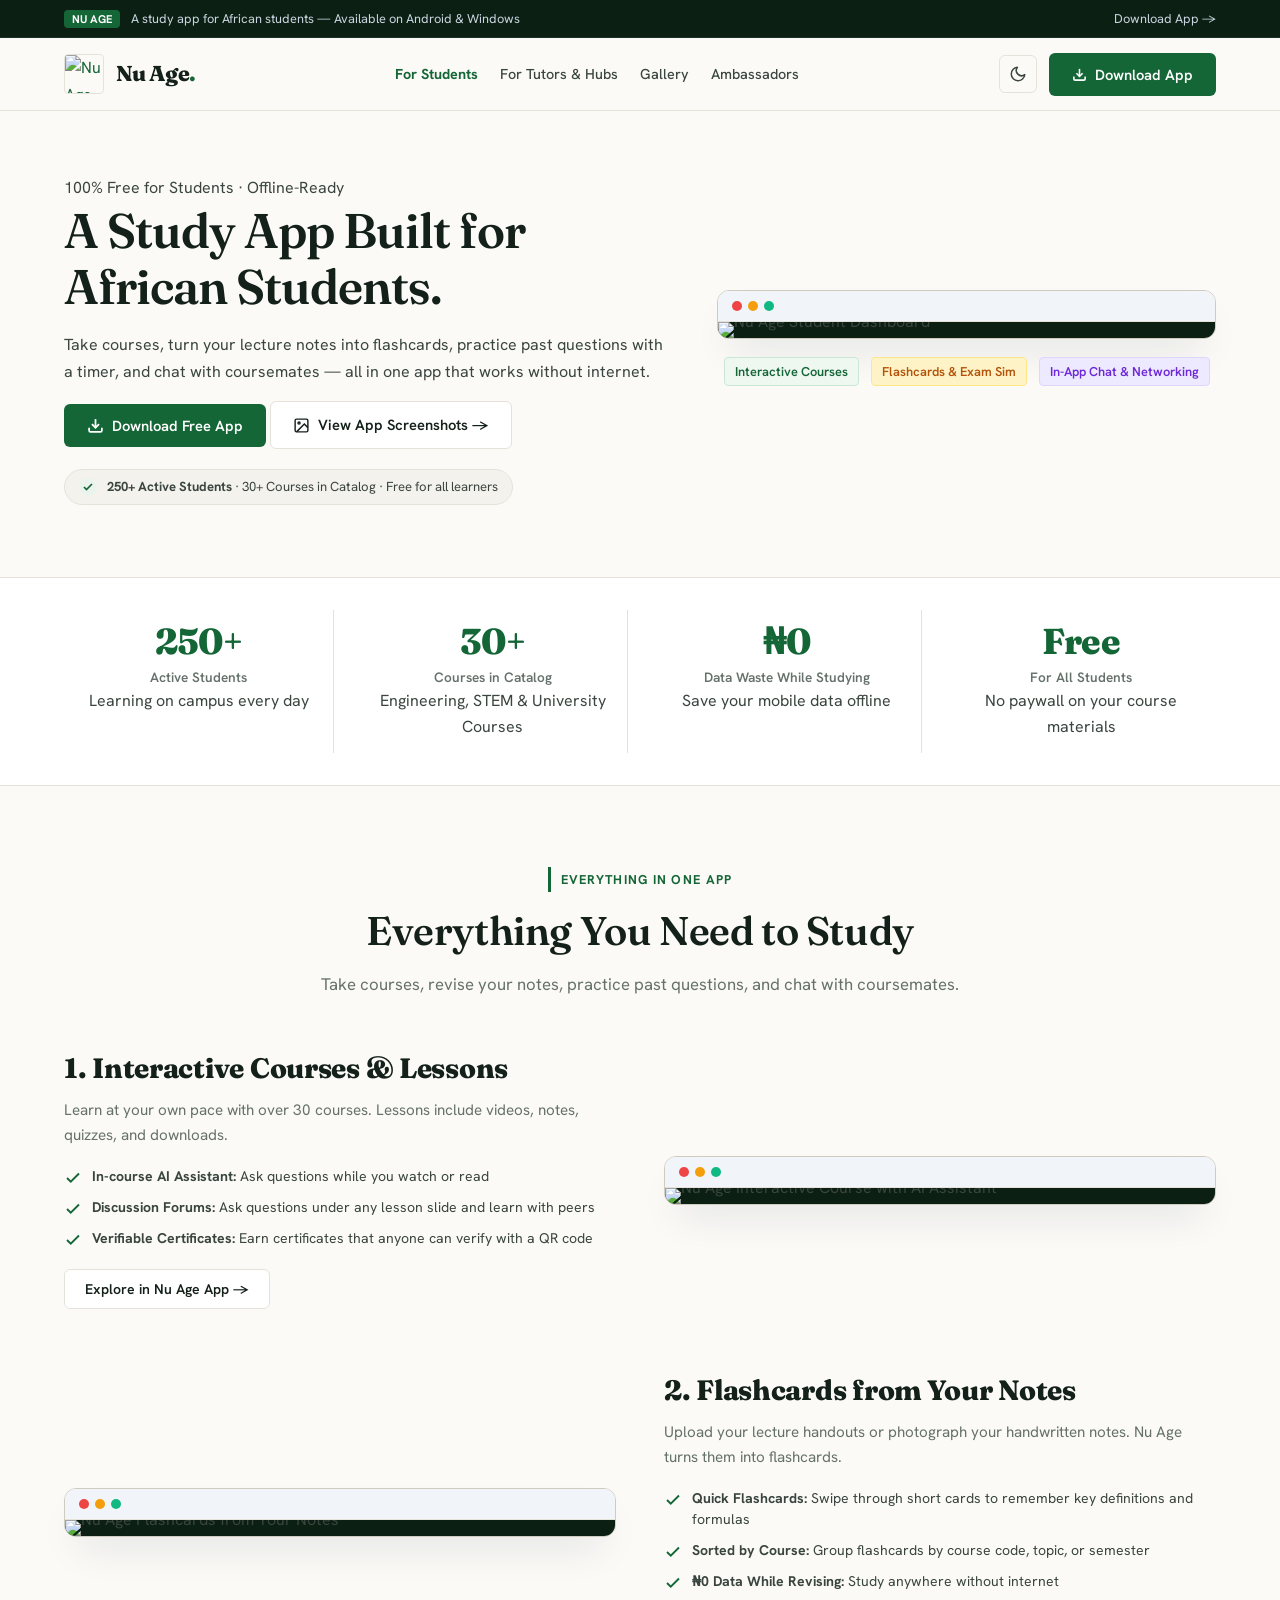
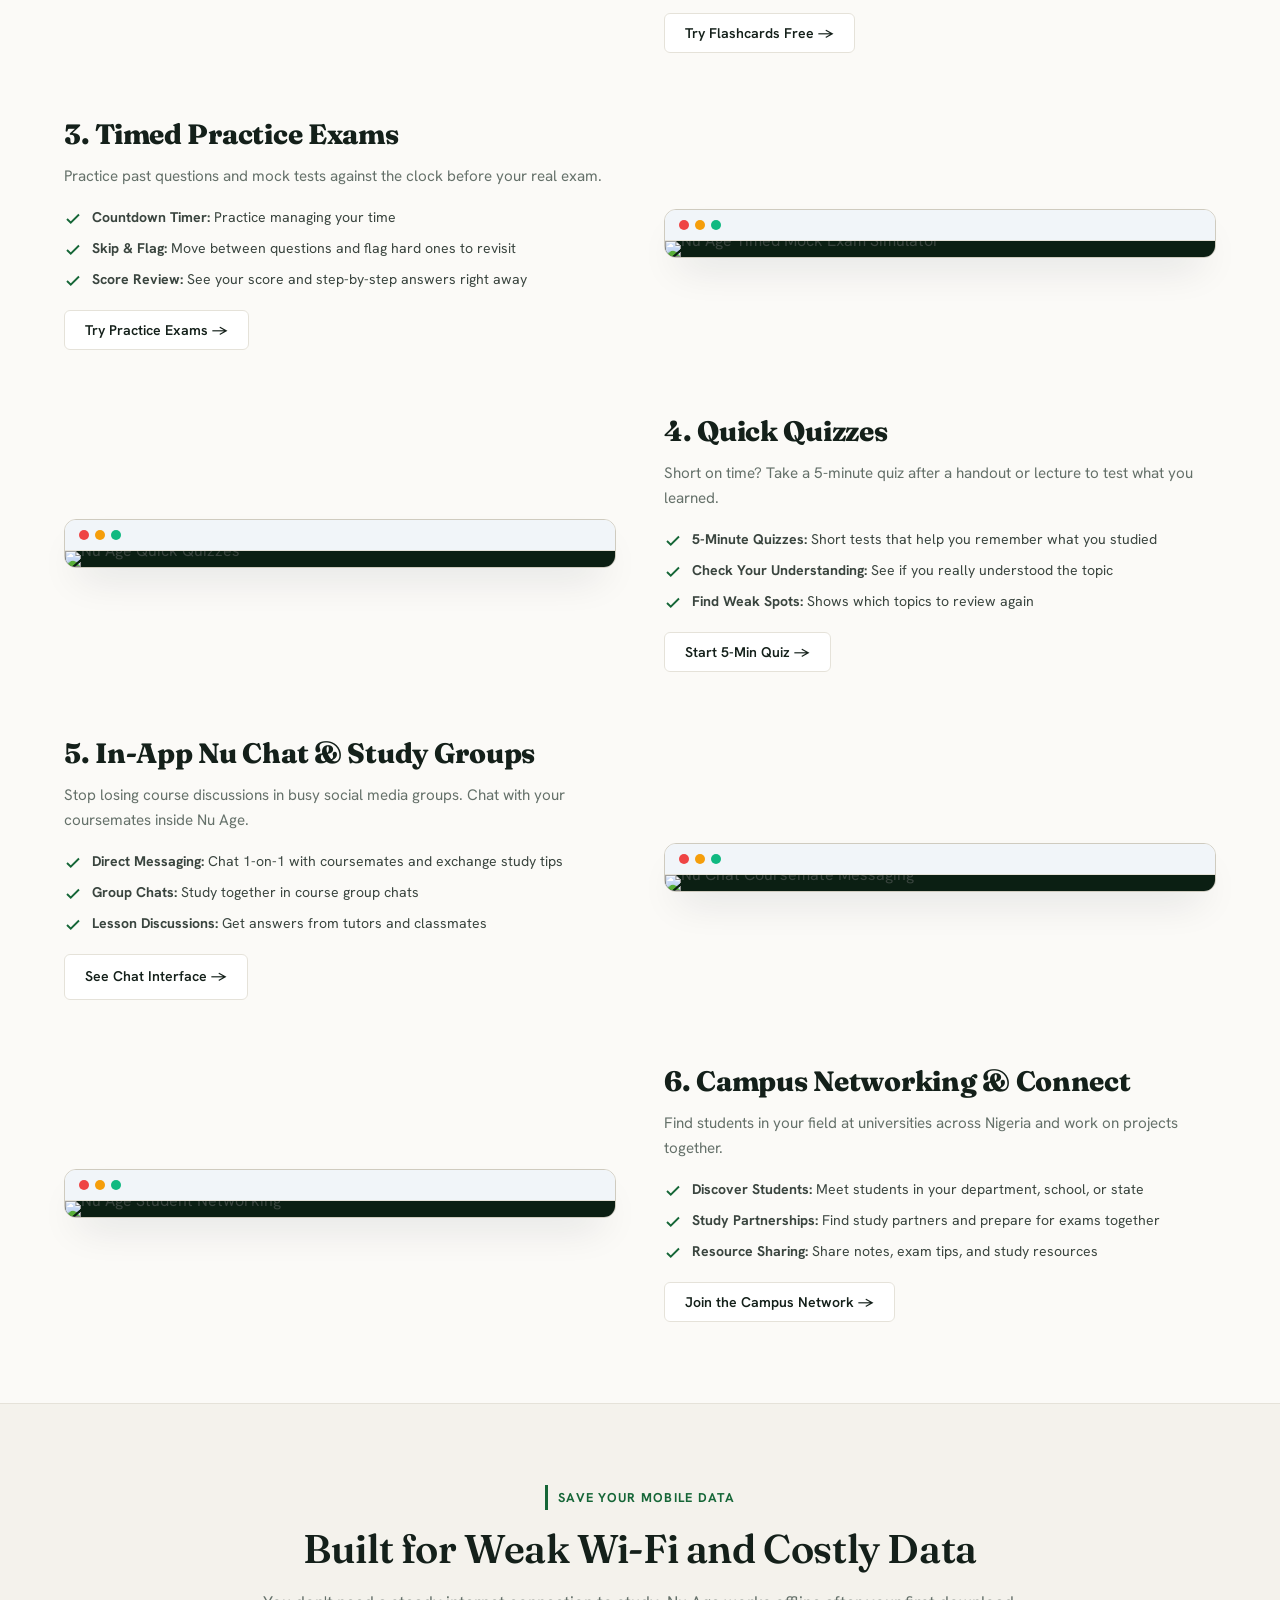
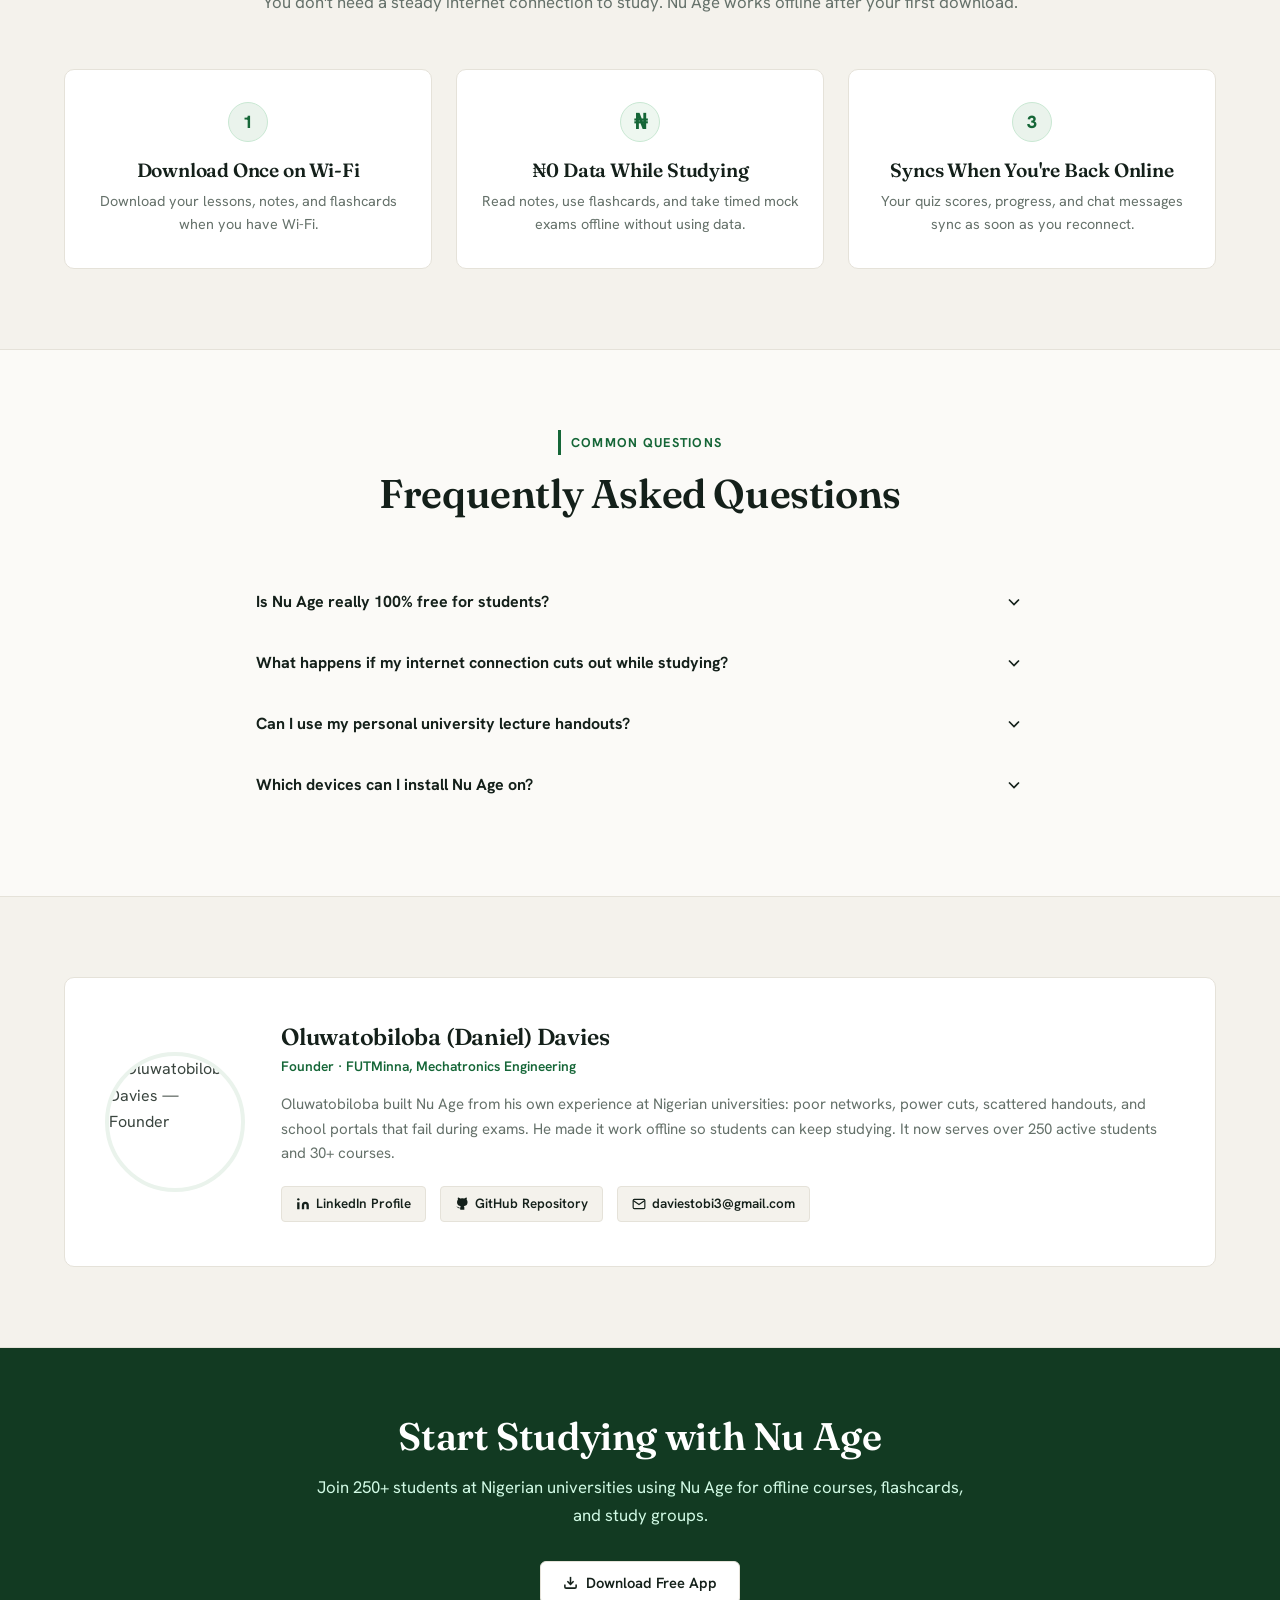
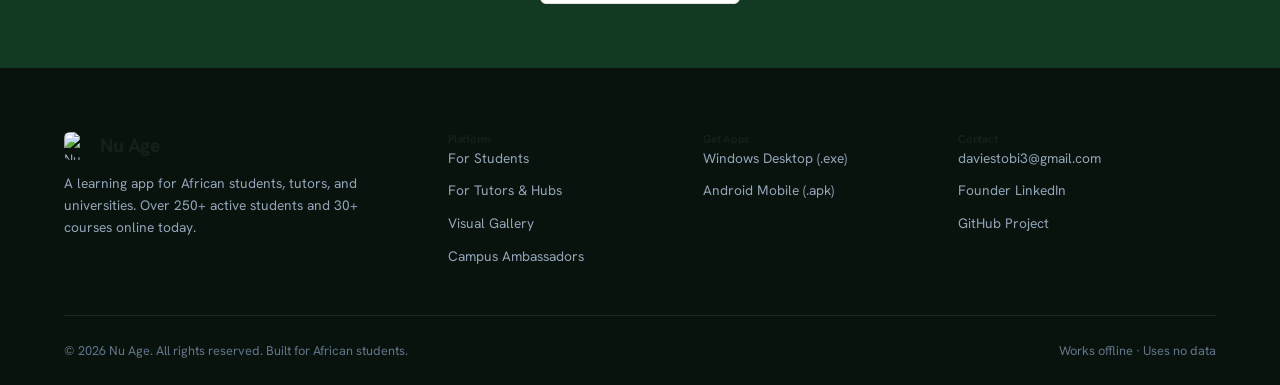
==== commit 30008d86: "Add dark mode, calmer visual style, and light interactions (theme toggle, reveal, count-up, back-to-" ====
--- a/index.html
+++ b/index.html
@@ -24,7 +24,12 @@
   <link rel="apple-touch-icon" href="https://nu-age-cdn.b-cdn.net/logos/icon.png" />
 
   <!-- External Stylesheet -->
+  <link rel="preconnect" href="https://fonts.googleapis.com" />
+  <link rel="preconnect" href="https://fonts.gstatic.com" crossorigin />
+  <link href="https://fonts.googleapis.com/css2?family=Fraunces:opsz,wght@9..144,500;9..144,600;9..144,700&family=Hanken+Grotesk:wght@400;500;600;700;800&display=swap" rel="stylesheet" />
+  <script src="/js/theme-init.js"></script>
   <link rel="stylesheet" href="css/style.css" />
+  <link rel="stylesheet" href="/css/theme.css" />
 
   <!-- Schema.org Structured Data (JSON-LD) -->
   <script type="application/ld+json">
@@ -808,5 +813,6 @@
       document.querySelectorAll('.fade-up').forEach(el => observer.observe(el));
     });
   </script>
+<script src="/js/site.js" defer></script>
 </body>
 </html>
--- a/css/theme.css
+++ b/css/theme.css
@@ -0,0 +1,173 @@
+﻿/* Nu Age theme layer: refined light look + dark mode.
+   Loaded after style.css; only overrides tokens and a few surfaces. */
+
+:root {
+  --surface: #ffffff;
+  --bg-page: #fbfaf7;
+  --bg-subtle: #f4f2ec;
+  --border-light: #e5e2d9;
+  --border-dark: #cfcbbf;
+  --text-heading: #14201a;
+  --text-body: #3a453f;
+  --text-muted: #65716a;
+  --primary-tint: #eaf3ec;
+  --primary-subtle: #f1f6f1;
+  --radius-sm: 4px;
+  --radius-md: 6px;
+  --radius-lg: 10px;
+  --shadow-sm: none;
+  --shadow-md: 0 1px 2px rgba(20, 32, 26, 0.06);
+  --shadow-lg: 0 2px 8px rgba(20, 32, 26, 0.07);
+  --shadow-xl: 0 8px 24px rgba(20, 32, 26, 0.1);
+  --font-display: 'Fraunces', Georgia, 'Times New Roman', serif;
+  color-scheme: light;
+}
+
+body {
+  font-family: 'Hanken Grotesk', -apple-system, BlinkMacSystemFont, 'Segoe UI', Roboto, sans-serif;
+  background-color: var(--bg-page);
+}
+
+h1, h2, h3 { font-family: var(--font-display); font-weight: 600; letter-spacing: -0.01em; }
+.hero-wrap h1, .amb-hero h1 { font-weight: 600; letter-spacing: -0.02em; }
+.brand-name, .stat-number { font-family: var(--font-display); }
+
+/* Flatter, quieter surfaces */
+.hero-wrap { background: var(--bg-page); }
+.amb-hero { background: var(--bg-page) !important; }
+.site-nav { background-color: color-mix(in srgb, var(--bg-page) 94%, transparent); transition: box-shadow 0.2s ease; }
+.site-nav.scrolled { box-shadow: 0 1px 0 var(--border-light), 0 6px 18px -12px rgba(0, 0, 0, 0.25); }
+.cta-banner { background: #123a22; }
+.section-mint { background-color: var(--primary-subtle); }
+
+/* Section labels: plain text instead of pills */
+.section-kicker {
+  background: none;
+  border: 0;
+  border-left: 3px solid var(--primary);
+  border-radius: 0;
+  padding: 2px 0 2px 10px;
+  letter-spacing: 0.1em;
+}
+.section-kicker.amber { background: none; border-color: transparent; border-left-color: var(--accent); }
+
+/* Cards: hairline borders, border-colour hover instead of floating lift */
+.stakeholder-feature-card, .spotlight-box, .offline-flow-card, .download-card, .pricing-card,
+.faq-row, .gallery-card, .spare-feature-card, .dl-card, .perk-card {
+  background: var(--surface);
+  box-shadow: none;
+  transition: border-color 0.2s ease, background-color 0.2s ease;
+}
+.stakeholder-feature-card:hover, .spotlight-box:hover, .pricing-card:hover, .gallery-card:hover,
+.spare-feature-card:hover, .dl-card:hover, .perk-card:hover {
+  transform: none;
+  box-shadow: none;
+  border-color: var(--primary);
+}
+.btn { transition: background-color 0.18s ease, border-color 0.18s ease, transform 0.12s ease; }
+.btn:active { transform: translateY(1px); }
+.btn-primary { box-shadow: none; }
+.btn-primary:hover { box-shadow: none; transform: none; }
+
+/* Interaction hooks */
+.rv { opacity: 0; transform: translateY(14px); transition: opacity 0.5s ease, transform 0.5s ease; transition-delay: var(--rv-delay, 0ms); }
+.rv.rv-in { opacity: 1; transform: none; }
+a:focus-visible, button:focus-visible { outline: 2px solid var(--primary); outline-offset: 2px; }
+
+.theme-toggle {
+  display: inline-flex; align-items: center; justify-content: center;
+  width: 38px; height: 38px;
+  background: transparent; color: var(--text-body);
+  border: 1px solid var(--border-light); border-radius: var(--radius-md);
+  cursor: pointer; transition: border-color 0.18s ease, color 0.18s ease;
+}
+.theme-toggle:hover { border-color: var(--primary); color: var(--primary); }
+.theme-toggle .i-sun { display: none; }
+[data-theme="dark"] .theme-toggle .i-sun { display: block; }
+[data-theme="dark"] .theme-toggle .i-moon { display: none; }
+
+.to-top {
+  position: fixed; right: 20px; bottom: 20px; z-index: 900;
+  width: 42px; height: 42px; border-radius: var(--radius-md);
+  background: var(--surface); color: var(--text-heading);
+  border: 1px solid var(--border-dark); cursor: pointer;
+  opacity: 0; pointer-events: none; transform: translateY(8px);
+  transition: opacity 0.2s ease, transform 0.2s ease, border-color 0.2s ease;
+}
+.to-top.show { opacity: 1; pointer-events: auto; transform: none; }
+.to-top:hover { border-color: var(--primary); color: var(--primary); }
+
+@media (prefers-reduced-motion: reduce) {
+  .rv, .fade-up { opacity: 1 !important; transform: none !important; transition: none !important; }
+  html { scroll-behavior: auto; }
+}
+
+/* ───────── DARK MODE ───────── */
+[data-theme="dark"] {
+  color-scheme: dark;
+  --surface: #17201b;
+  --bg-page: #0d1310;
+  --bg-subtle: #121a15;
+  --border-light: #243029;
+  --border-dark: #35443b;
+  --text-heading: #eef3ef;
+  --text-body: #c2cdc6;
+  --text-muted: #8f9c94;
+  --text-faint: #69766e;
+  --primary: #5cc283;
+  --primary-dark: #86d6a4;
+  --primary-light: #5cc283;
+  --primary-tint: #15261c;
+  --primary-subtle: #101a14;
+  --accent: #f0a43a;
+  --accent-dark: #f4b95f;
+  --accent-light: #2a2112;
+  --shadow-xl: 0 8px 24px rgba(0, 0, 0, 0.5);
+}
+[data-theme="dark"] .btn-primary { background-color: #1f7a44; color: #fff !important; }
+[data-theme="dark"] .btn-primary:hover { background-color: #269052; }
+[data-theme="dark"] .btn-secondary { background-color: var(--surface); }
+[data-theme="dark"] .btn-secondary:hover { background-color: var(--bg-subtle); }
+[data-theme="dark"] .btn-amber { background-color: #b45f0a; }
+[data-theme="dark"] .site-nav { background-color: rgba(13, 19, 16, 0.92); }
+[data-theme="dark"] .mobile-drawer { background: var(--bg-page); }
+[data-theme="dark"] .stats-strip { background-color: var(--bg-page); }
+[data-theme="dark"] .founder-wrap,
+[data-theme="dark"] .modal-content,
+[data-theme="dark"] .modal-card,
+[data-theme="dark"] .modal-option-btn,
+[data-theme="dark"] .dl-guide,
+[data-theme="dark"] .gallery-filter-btn,
+[data-theme="dark"] .app-window-frame,
+[data-theme="dark"] .application-card,
+[data-theme="dark"] .form-textarea,
+[data-theme="dark"] .spotlight-box.amber-glow { background: var(--surface); }
+[data-theme="dark"] .form-section { background: var(--bg-subtle); }
+[data-theme="dark"] .download-card.highlight,
+[data-theme="dark"] .dl-card.is-recommended { background: #14251b; border-color: #2b5a3d; }
+[data-theme="dark"] .app-window-header { background: #1c2721; }
+[data-theme="dark"] .app-window-status { background: #243029; color: #aab6ae; }
+[data-theme="dark"] .section-mint { border-color: var(--border-light); }
+[data-theme="dark"] .section-kicker { color: var(--primary); }
+[data-theme="dark"] .gallery-filter-btn.active { background: #1f7a44; border-color: #1f7a44; }
+[data-theme="dark"] .dl-tab.active { background: #1f7a44; }
+[data-theme="dark"] .cta-banner { background: #0f2c1b; border: 1px solid #1f4a30; }
+[data-theme="dark"] .site-footer { background-color: #080d0a; }
+[data-theme="dark"] .enrolled-box { background: #15261c; }
+[data-theme="dark"] .validation-alert { background: #2b1414; border-color: #5a2323; color: #f3b4b4; }
+[data-theme="dark"] input, [data-theme="dark"] select, [data-theme="dark"] textarea {
+  background-color: var(--surface); color: var(--text-heading); border-color: var(--border-dark);
+}
+[data-theme="dark"] ::placeholder { color: var(--text-faint); }
+[data-theme="dark"] .brand-logo { border-color: var(--border-dark); }
+
+/* Inline-styled bits in the markup */
+[data-theme="dark"] [style*="background:#eef7f0"] { background: #15261c !important; color: #86d6a4 !important; border-color: #2b5a3d !important; }
+[data-theme="dark"] [style*="background:#fef3c7"] { background: #2a2112 !important; color: #f4b95f !important; border-color: #5a4318 !important; }
+[data-theme="dark"] [style*="background:#ede9fe"] { background: #1f1a33 !important; color: #c4b5fd !important; border-color: #3b3169 !important; }
+[data-theme="dark"] [style*="background:#fff;"],
+[data-theme="dark"] [style*="background:#ffffff;"] { background: var(--surface) !important; }
+[data-theme="dark"] [style*="background:#f8fafc"] { background: var(--bg-subtle) !important; }
+
+.spotlight-tag { display: inline-block; font-size: 0.8rem; font-weight: 600; padding: 3px 10px; border-radius: var(--radius-sm); margin: 4px 2px; }
+
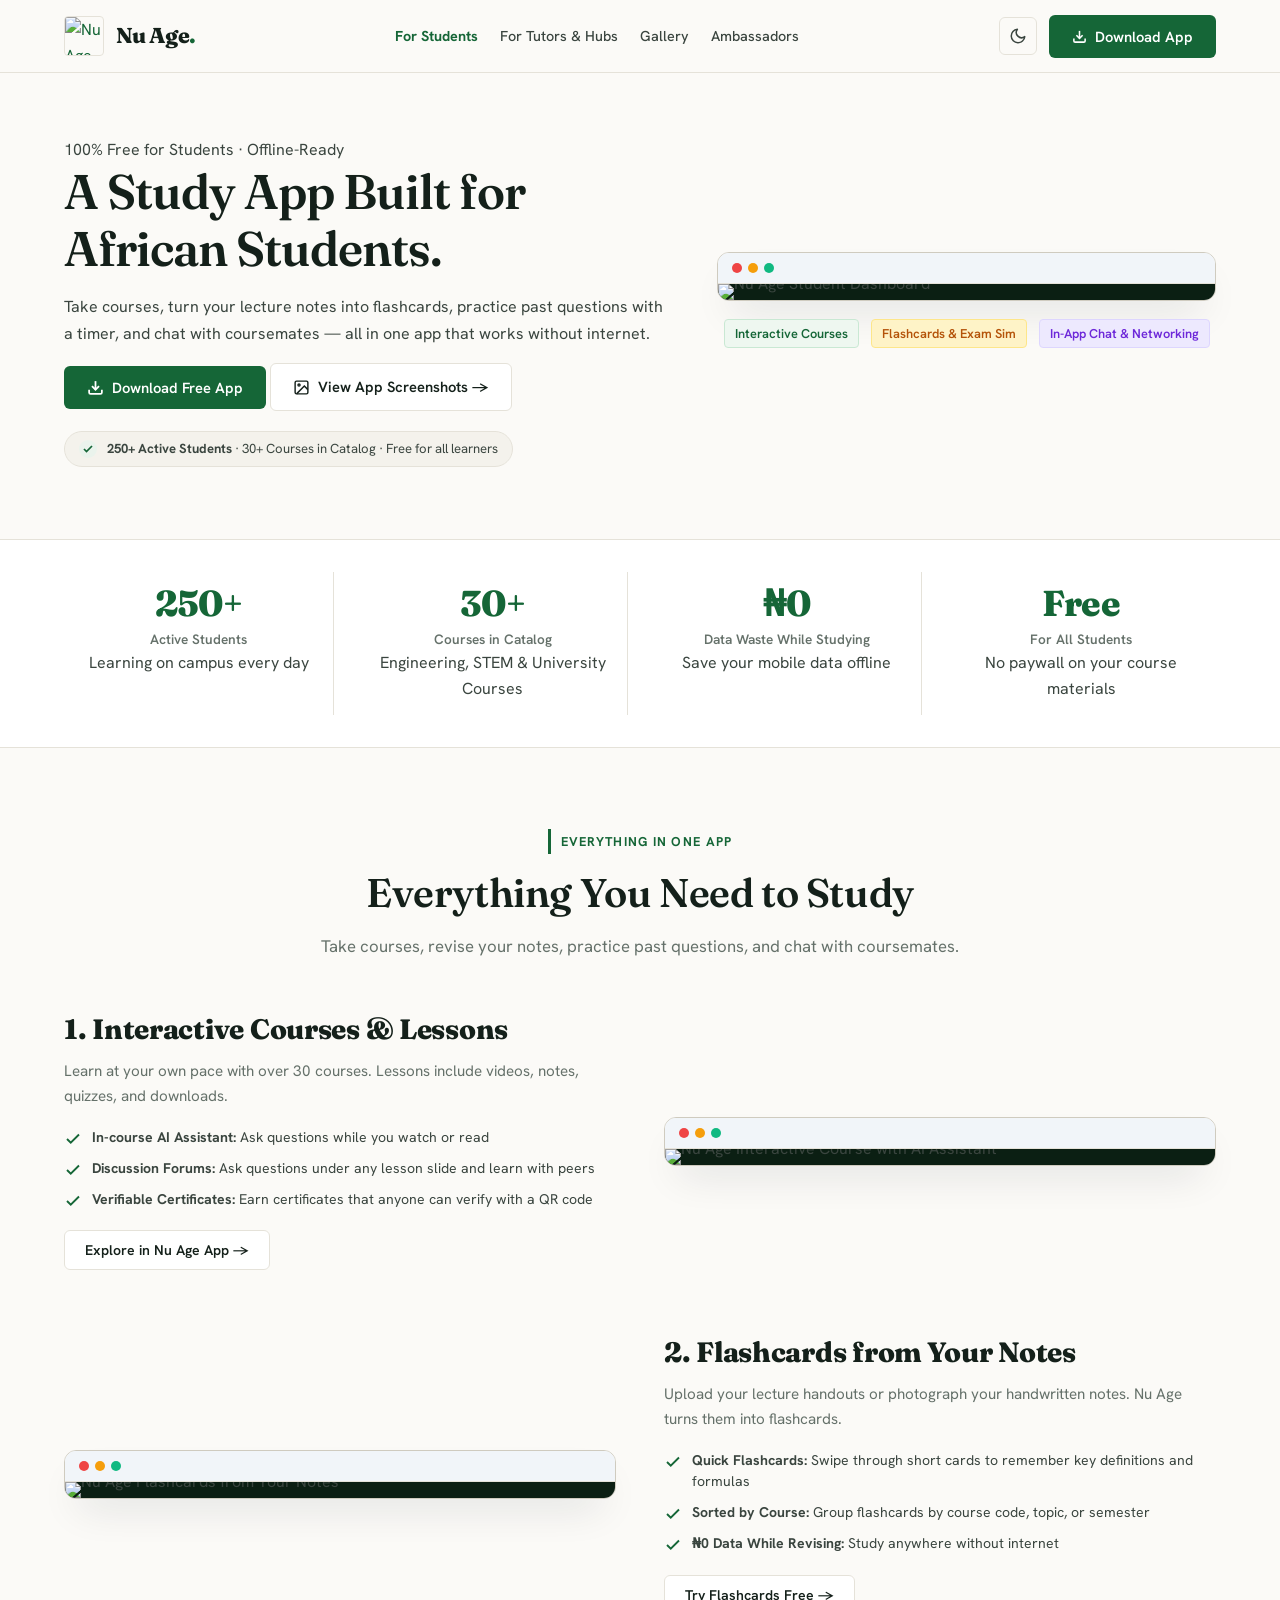
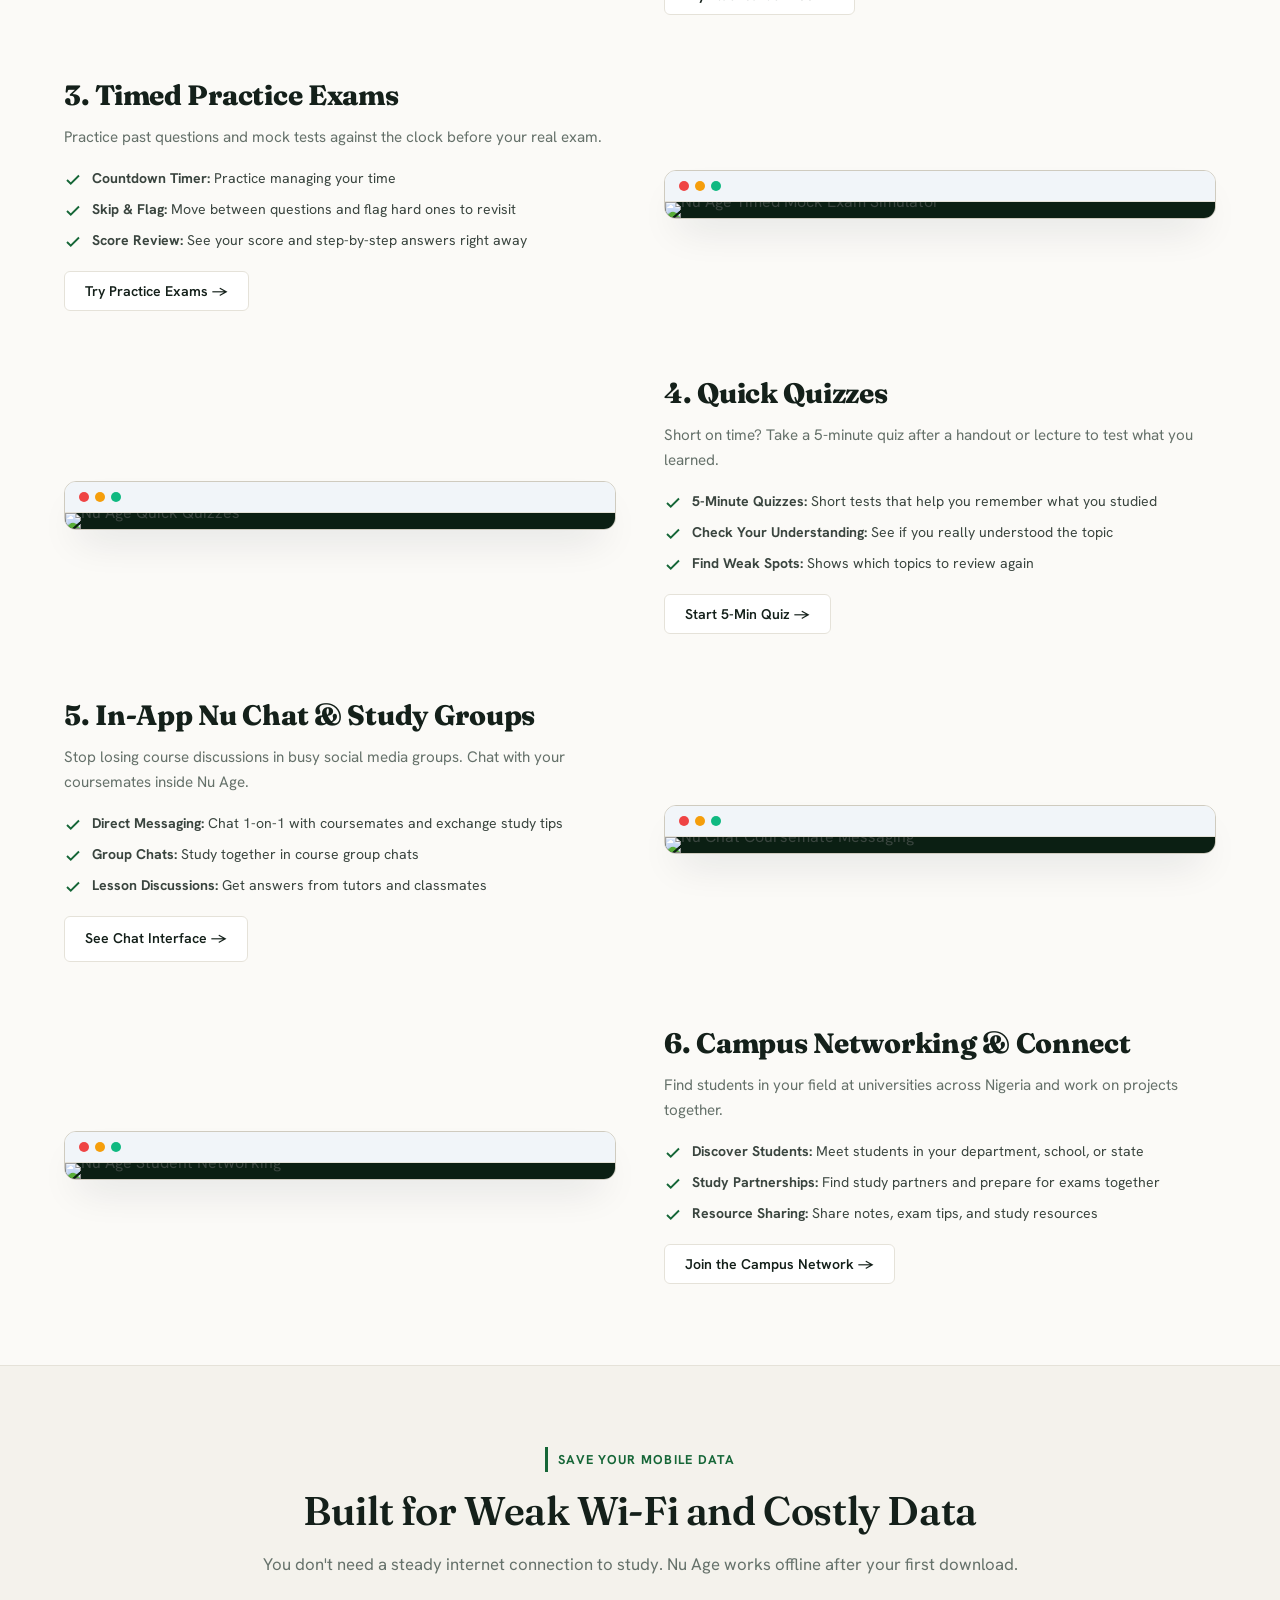
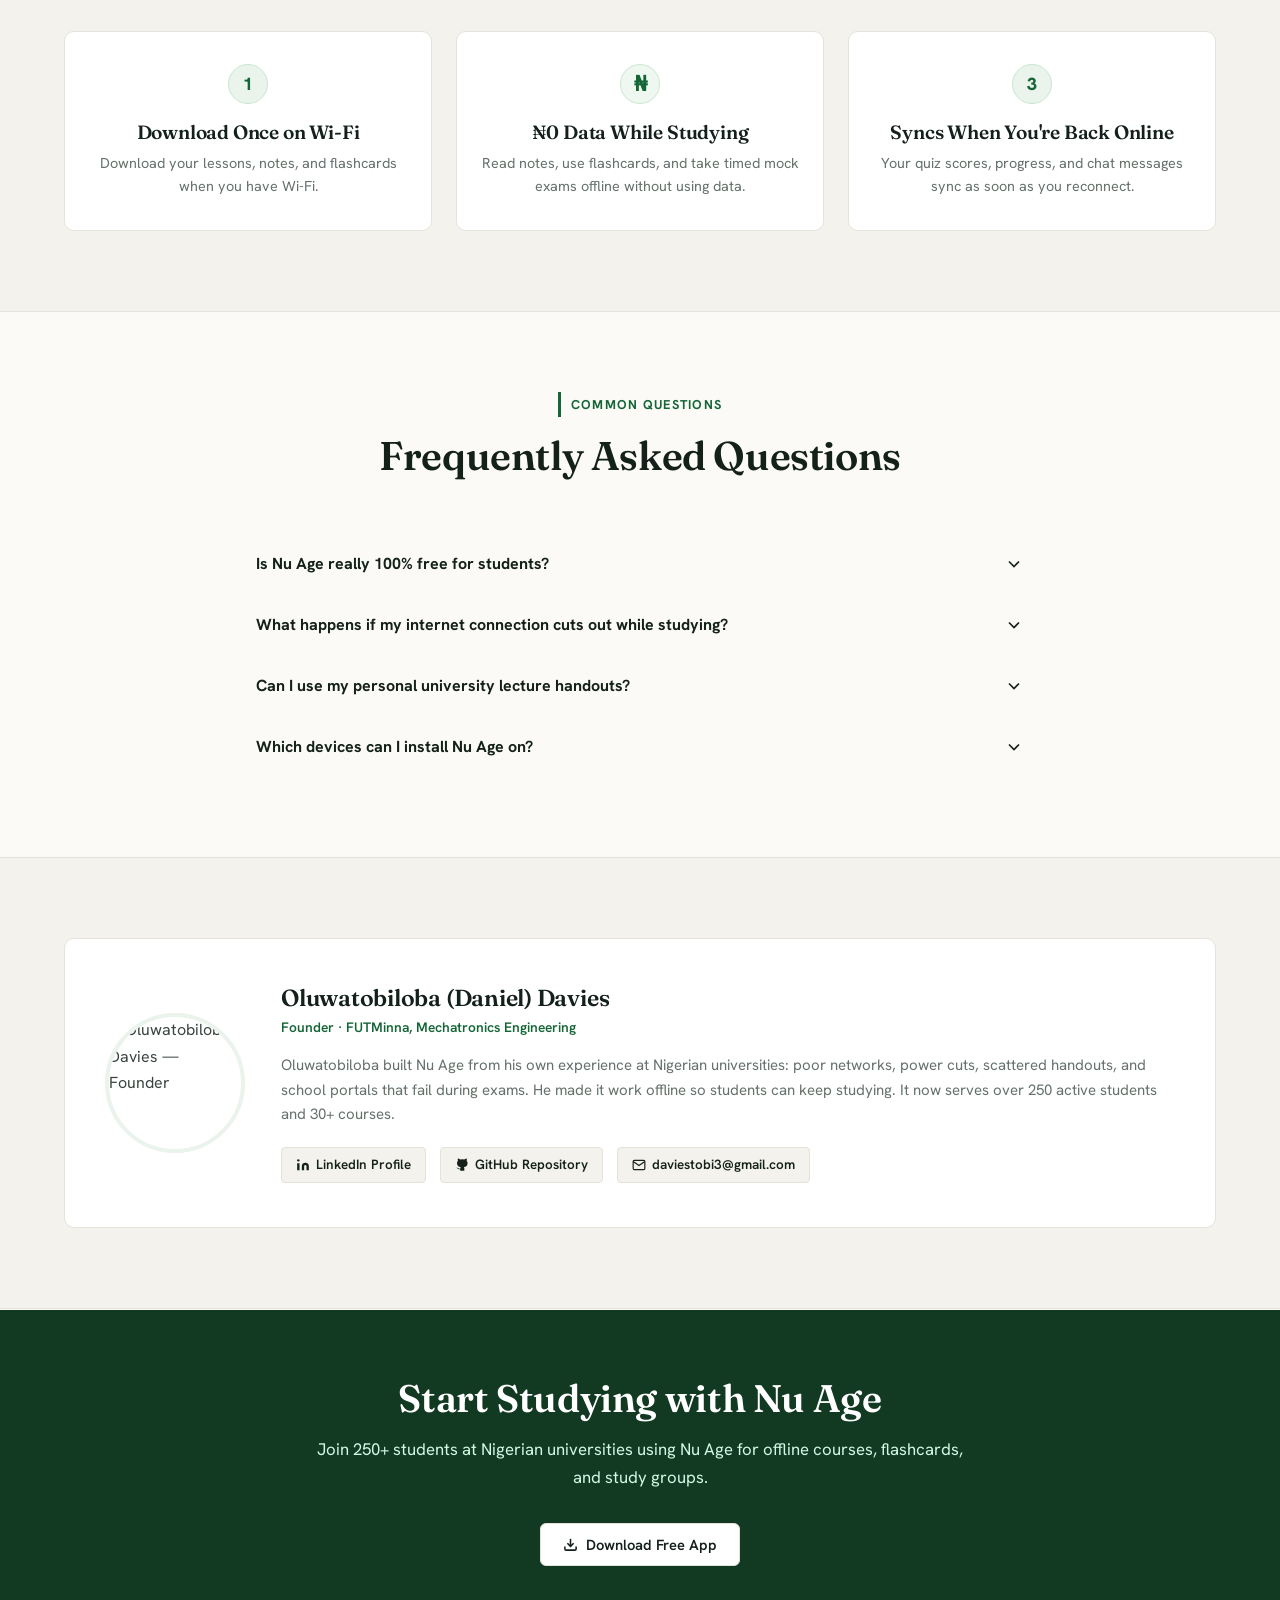
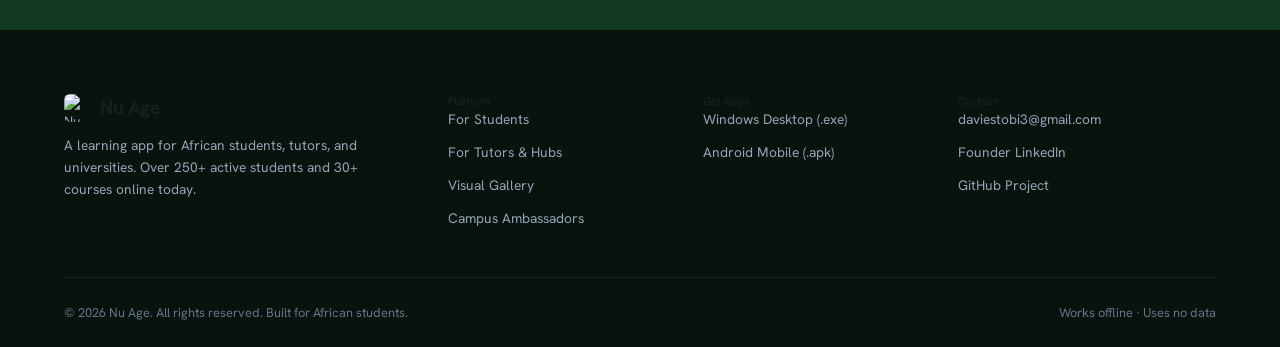
==== commit be76c32c: "Remove redundant announcement bar" ====
--- a/index.html
+++ b/index.html
@@ -113,19 +113,7 @@
 </head>
 <body>
   <!-- TOP ANNOUNCEMENT BAR -->
-  <aside class="topbar" aria-label="Announcement">
-    <div class="container topbar-inner">
-      <div class="topbar-left">
-        <span class="topbar-tag">Nu Age</span>
-        <span>A study app for African students — Available on Android &amp; Windows</span>
-      </div>
-      <div class="topbar-links">
-        <a href="#" onclick="openDownloadModal(); return false;">Download App &rarr;</a>
-      </div>
-    </div>
-  </aside>
-
-  <!-- MAIN NAVIGATION (Clean 4 Links: No Founder tab, Real Logo) -->
+<!-- MAIN NAVIGATION (Clean 4 Links: No Founder tab, Real Logo) -->
   <header class="site-nav">
     <div class="container site-nav-inner">
       <a href="/" class="brand">
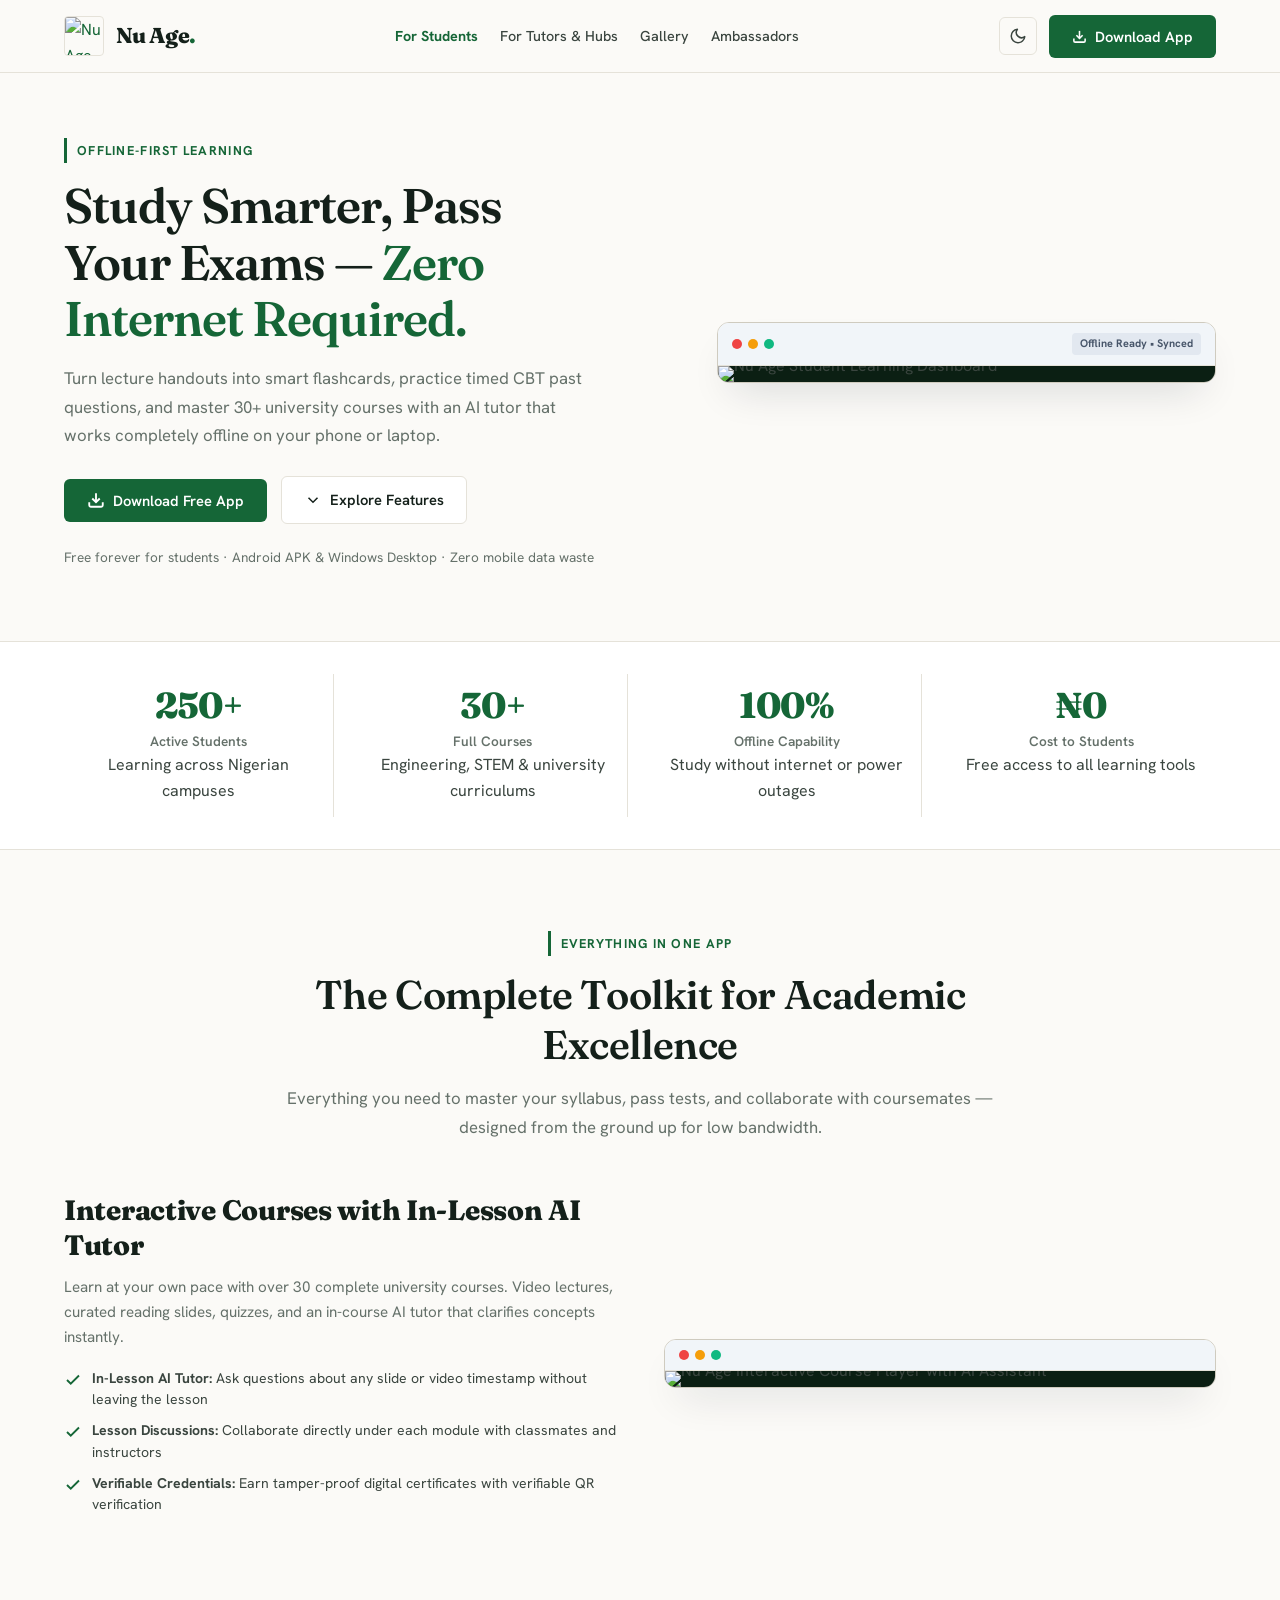
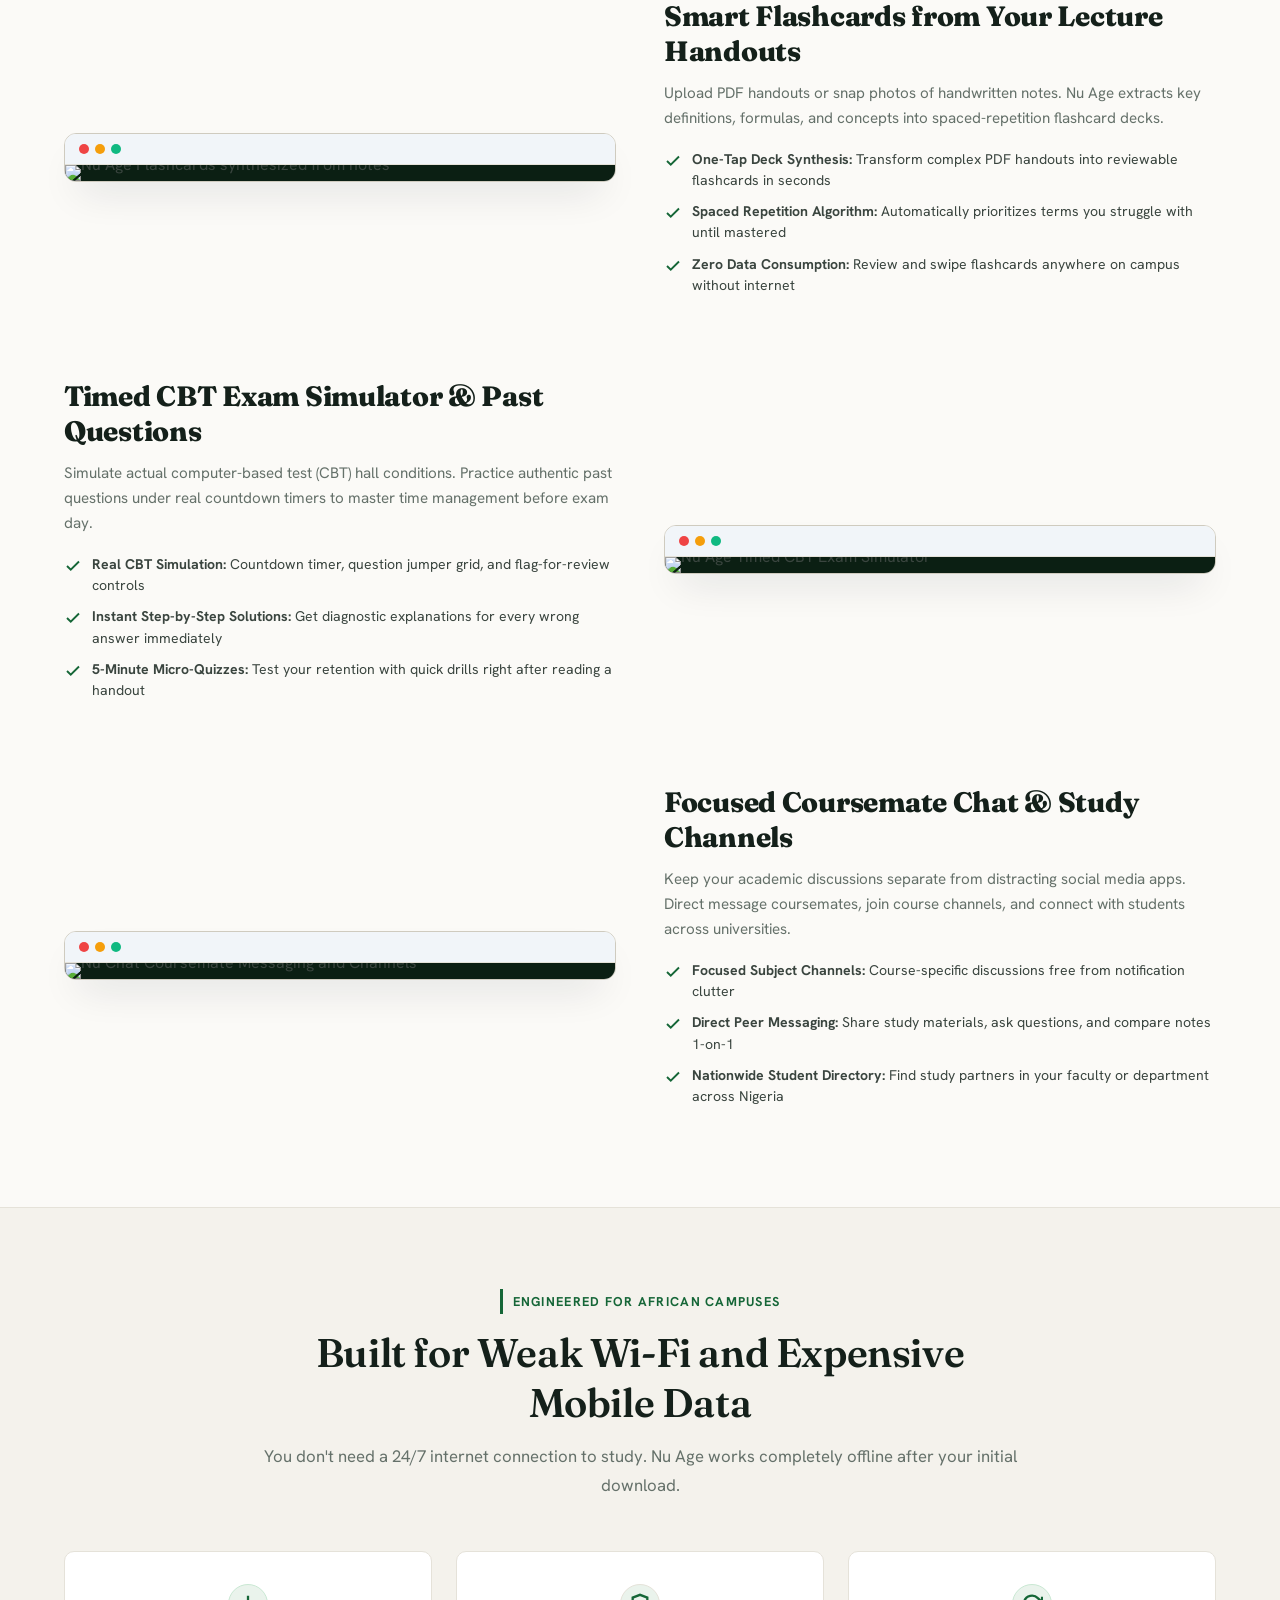
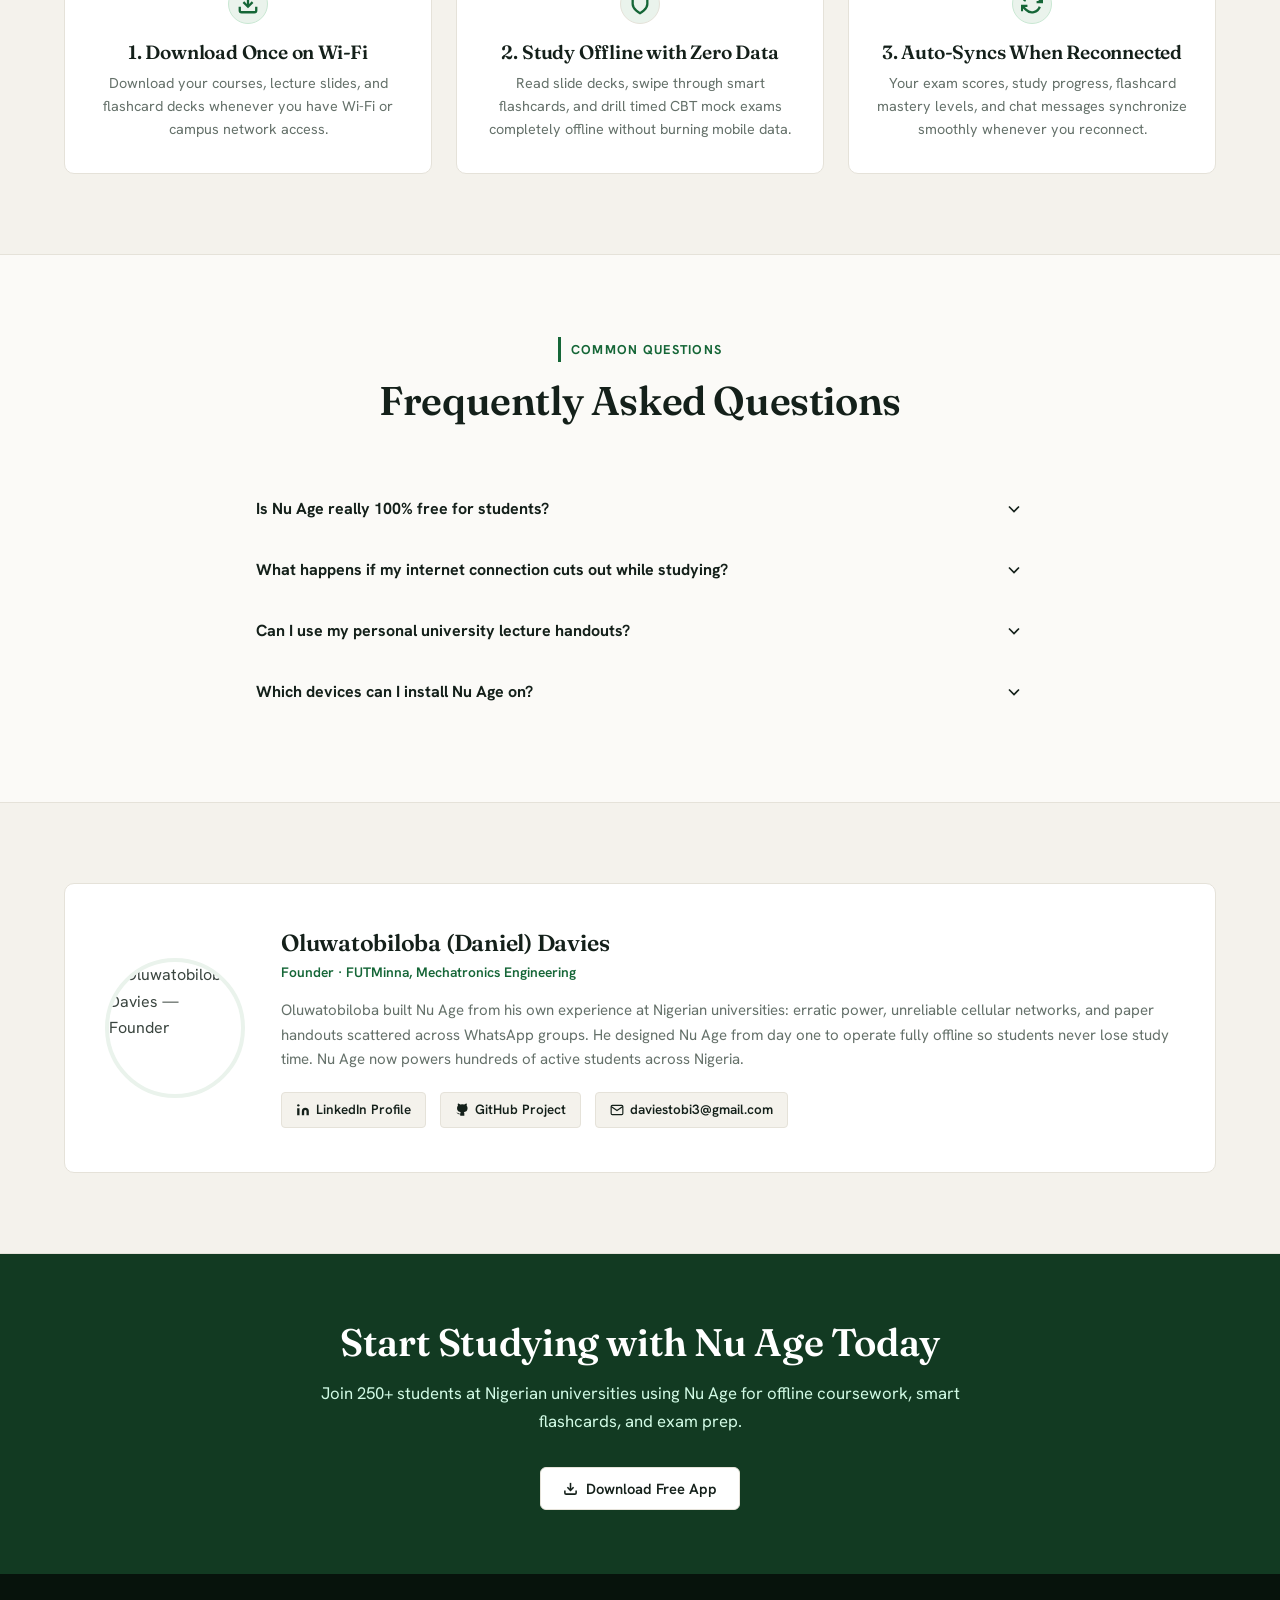
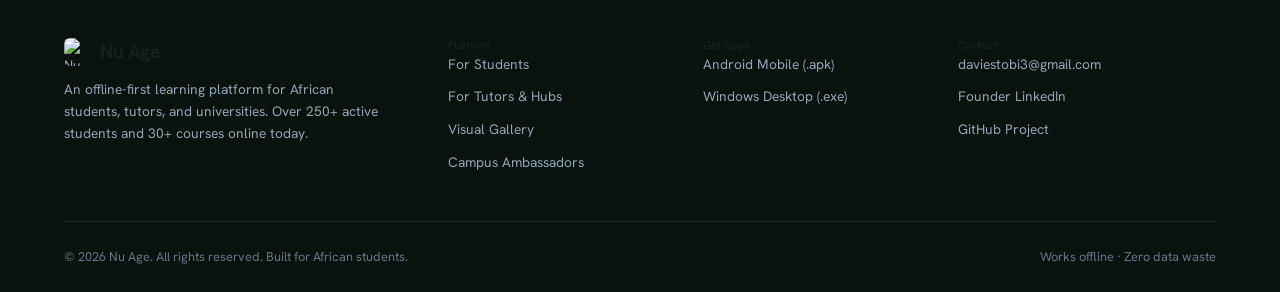
==== commit 798161dd: "Clean up UI, polish landing page, and fix mobile navigation drawer" ====
--- a/index.html
+++ b/index.html
@@ -3,20 +3,20 @@
 <head>
   <meta charset="UTF-8" />
   <meta name="viewport" content="width=device-width, initial-scale=1.0" />
-  <title>Nu Age — Offline Study App for African Students</title>
-  <meta name="description" content="Take courses, turn lecture notes into flashcards, practice past questions with a timer, and chat with coursemates. A free offline study app for African university students." />
+  <title>Nu Age: Free Offline Study App for African Students</title>
+  <meta name="description" content="Free study app for university students: interactive courses, smart flashcards from lecture handouts, timed CBT past-question drills, and coursemate chat. Works completely offline." />
   <link rel="canonical" href="https://nu-age.name.ng/" />
 
   <!-- OpenGraph & Twitter Cards -->
   <meta property="og:type" content="website" />
   <meta property="og:site_name" content="Nu Age" />
-  <meta property="og:title" content="Nu Age — Offline Study App for African Students" />
-  <meta property="og:description" content="Take courses, turn lecture notes into flashcards, practice past questions with a timer, and chat with coursemates. A free offline study app for African university students." />
+  <meta property="og:title" content="Nu Age: Free Offline Study App for African Students" />
+  <meta property="og:description" content="Master your university courses with zero internet required. Turn lecture handouts into flashcards, practice timed CBT past questions, and learn from 30+ courses offline." />
   <meta property="og:url" content="https://nu-age.name.ng/" />
   <meta property="og:image" content="https://nu-age-cdn.b-cdn.net/logos/Nu%20dash.png" />
   <meta name="twitter:card" content="summary_large_image" />
-  <meta name="twitter:title" content="Nu Age — Offline Study App for African Students" />
-  <meta name="twitter:description" content="Take courses, turn lecture notes into flashcards, practice past questions with a timer, and chat with coursemates. A free offline study app for African university students." />
+  <meta name="twitter:title" content="Nu Age: Free Offline Study App for African Students" />
+  <meta name="twitter:description" content="Master your university courses with zero internet required. Turn lecture handouts into flashcards, practice timed CBT past questions, and learn from 30+ courses offline." />
   <meta name="twitter:image" content="https://nu-age-cdn.b-cdn.net/logos/Nu%20dash.png" />
 
   <!-- Favicons (Real Nu Age Logo) -->
@@ -43,7 +43,7 @@
         "alternateName": ["Nu Age LMS", "Nu-Age Learning Technologies"],
         "url": "https://nu-age.name.ng",
         "logo": "https://nu-age-cdn.b-cdn.net/logos/icon.png",
-        "description": "A free offline study app for Nigerian university students, tutors, and universities.",
+        "description": "A free offline study app for African university students, tutors, and universities.",
         "sameAs": [
           "https://www.linkedin.com/in/oluwatobiloba-davies",
           "https://github.com/demnzy"
@@ -58,35 +58,33 @@
       },
       {
         "@type": "SoftwareApplication",
-        "@id": "https://nu-age.name.ng/#software",
         "name": "Nu Age",
-        "operatingSystem": "Android 8.0+, Windows 10, Windows 11",
         "applicationCategory": "EducationalApplication",
+        "operatingSystem": "Android, Windows",
         "offers": {
           "@type": "Offer",
           "price": "0",
           "priceCurrency": "NGN"
         },
-        "description": "Offline study app with courses, flashcards, timed practice exams, and student chat."
+        "description": "Offline-ready LMS and exam prep system featuring flashcards from personal notes, timed CBT simulations, in-lesson AI tutor, and coursemate networking."
       },
       {
         "@type": "FAQPage",
-        "@id": "https://nu-age.name.ng/#faq",
         "mainEntity": [
           {
             "@type": "Question",
             "name": "Is Nu Age really 100% free for students?",
             "acceptedAnswer": {
               "@type": "Answer",
-              "text": "Yes! Every student gets full access to public courses, their personal study hub, smart flashcards, practice exams, in-app chat, and campus networking for free. There is no subscription paywall on student learning."
+              "text": "Yes! Every student gets full access to courses, study tools, smart flashcards, practice exams, in-app chat, and campus networking for free."
             }
           },
           {
             "@type": "Question",
-            "name": "What happens if my internet connection cuts out while studying?",
+            "name": "What happens if my internet cuts out while studying?",
             "acceptedAnswer": {
               "@type": "Answer",
-              "text": "Nothing is lost. Your flashcards, course slides, and mock exams work offline on your phone or laptop. Your progress is saved and uploaded when you're back online."
+              "text": "Nothing is lost. Your flashcards, course slides, and mock exams work completely offline on your device, syncing your progress once reconnected."
             }
           },
           {
@@ -94,7 +92,7 @@
             "name": "Can I use my personal university lecture handouts?",
             "acceptedAnswer": {
               "@type": "Answer",
-              "text": "Yes. You can upload PDF handouts, snap photos of lecture notes, or paste textbook excerpts into the Self-Study Hub. Nu Age turns them into flashcards and mock exams."
+              "text": "Yes. You can upload PDF handouts or snap photos of lecture notes. Nu Age automatically extracts them into flashcards and mock exams."
             }
           },
           {
@@ -110,13 +108,20 @@
     ]
   }
   </script>
+  <meta name="robots" content="index, follow, max-image-preview:large, max-snippet:-1" />
+  <meta name="theme-color" content="#fbfaf7" media="(prefers-color-scheme: light)" />
+  <meta name="theme-color" content="#0d1310" media="(prefers-color-scheme: dark)" />
+  <meta property="og:locale" content="en_NG" />
+  <meta property="og:image:alt" content="Nu Age Student Dashboard" />
+  <link rel="alternate" hreflang="en-ng" href="https://nu-age.name.ng/" />
+  <link rel="alternate" hreflang="x-default" href="https://nu-age.name.ng/" />
+  <link rel="preconnect" href="https://nu-age-cdn.b-cdn.net" crossorigin />
 </head>
 <body>
-  <!-- TOP ANNOUNCEMENT BAR -->
-<!-- MAIN NAVIGATION (Clean 4 Links: No Founder tab, Real Logo) -->
+  <!-- MAIN NAVIGATION -->
   <header class="site-nav">
     <div class="container site-nav-inner">
-      <a href="/" class="brand">
+      <a href="/" class="brand" aria-label="Nu Age Homepage">
         <img src="https://nu-age-cdn.b-cdn.net/logos/icon.png" alt="Nu Age Logo" class="brand-logo" />
         <span class="brand-name">Nu Age<span>.</span></span>
       </a>
@@ -135,61 +140,71 @@
           <svg width="15" height="15" viewBox="0 0 24 24" fill="none" stroke="currentColor" stroke-width="2.5"><path d="M21 15v4a2 2 0 0 1-2 2H5a2 2 0 0 1-2-2v-4"/><polyline points="7 10 12 15 17 10"/><line x1="12" y1="15" x2="12" y2="3"/></svg>
           <span>Download App</span>
         </button>
-        <button class="mobile-toggle" id="mobileMenuBtn" aria-label="Toggle Navigation">
-          <svg width="22" height="22" viewBox="0 0 24 24" fill="none" stroke="currentColor" stroke-width="2"><line x1="3" y1="12" x2="21" y2="12"/><line x1="3" y1="6" x2="21" y2="6"/><line x1="3" y1="18" x2="21" y2="18"/></svg>
+        <button class="mobile-toggle" id="mobileMenuBtn" aria-label="Toggle Navigation" onclick="toggleMobileNav()">
+          <svg width="22" height="22" viewBox="0 0 24 24" fill="none" stroke="currentColor" stroke-width="2" stroke-linecap="round"><line x1="3" y1="12" x2="21" y2="12"/><line x1="3" y1="6" x2="21" y2="6"/><line x1="3" y1="18" x2="21" y2="18"/></svg>
         </button>
       </div>
     </div>
 
-    <!-- Mobile Drawer -->
-    <div class="mobile-drawer" id="mobileDrawer">
-      <a href="/" onclick="toggleMobileNav()" style="color:var(--primary); font-weight:700;">For Students</a>
-      <a href="/tutors" onclick="toggleMobileNav()">For Tutors &amp; Hubs</a>
-      <a href="/gallery" onclick="toggleMobileNav()">Gallery</a>
-      <a href="/ambassadors" onclick="toggleMobileNav()">Campus Ambassadors</a>
-      <div style="margin-top:14px;">
-        <button type="button" class="btn btn-primary" style="width:100%;" onclick="toggleMobileNav(); openDownloadModal();">Get Nu Age App</button>
+    <!-- Mobile Drawer / Sidebar -->
+    <div class="mobile-drawer" id="mobileDrawer" role="dialog" aria-modal="true" aria-label="Mobile Navigation">
+      <div class="mobile-drawer-nav">
+        <a href="/" class="mobile-drawer-link active" onclick="closeMobileNav()">
+          <svg width="18" height="18" viewBox="0 0 24 24" fill="none" stroke="currentColor" stroke-width="2"><path d="M2 3h6a4 4 0 0 1 4 4v14a3 3 0 0 0-3-3H2z"/><path d="M22 3h-6a4 4 0 0 0-4 4v14a3 3 0 0 1 3-3h7z"/></svg>
+          <span>For Students</span>
+        </a>
+        <a href="/tutors" class="mobile-drawer-link" onclick="closeMobileNav()">
+          <svg width="18" height="18" viewBox="0 0 24 24" fill="none" stroke="currentColor" stroke-width="2"><path d="M17 21v-2a4 4 0 0 0-4-4H5a4 4 0 0 0-4 4v2"/><circle cx="9" cy="7" r="4"/><path d="M23 21v-2a4 4 0 0 0-3-3.87"/><path d="M16 3.13a4 4 0 0 1 0 7.75"/></svg>
+          <span>For Tutors &amp; Hubs</span>
+        </a>
+        <a href="/gallery" class="mobile-drawer-link" onclick="closeMobileNav()">
+          <svg width="18" height="18" viewBox="0 0 24 24" fill="none" stroke="currentColor" stroke-width="2"><rect x="3" y="3" width="18" height="18" rx="2" ry="2"/><circle cx="8.5" cy="8.5" r="1.5"/><polyline points="21 15 16 10 5 21"/></svg>
+          <span>Visual Gallery</span>
+        </a>
+        <a href="/ambassadors" class="mobile-drawer-link" onclick="closeMobileNav()">
+          <svg width="18" height="18" viewBox="0 0 24 24" fill="none" stroke="currentColor" stroke-width="2"><polygon points="12 2 15.09 8.26 22 9.27 17 14.14 18.18 21.02 12 17.77 5.82 21.02 7 14.14 2 9.27 8.91 8.26 12 2"/></svg>
+          <span>Campus Ambassadors</span>
+        </a>
+      </div>
+      <div class="mobile-drawer-cta">
+        <button type="button" class="btn btn-primary" style="width:100%; justify-content:center;" onclick="closeMobileNav(); openDownloadModal();">
+          <svg width="16" height="16" viewBox="0 0 24 24" fill="none" stroke="currentColor" stroke-width="2.5"><path d="M21 15v4a2 2 0 0 1-2 2H5a2 2 0 0 1-2-2v-4"/><polyline points="7 10 12 15 17 10"/><line x1="12" y1="15" x2="12" y2="3"/></svg>
+          <span>Download Free App</span>
+        </button>
       </div>
     </div>
   </header>
 
-  <!-- HERO SECTION (Sleek, Human-Centric, Mobile-Optimized) -->
+  <!-- HERO SECTION -->
   <section class="hero-wrap">
     <div class="container">
       <div class="hero-grid">
         <div class="hero-text">
-          <div class="hero-badge">
-            <span class="hero-badge-dot"></span>
-            <span>100% Free for Students &middot; Offline-Ready</span>
-          </div>
+          <span class="section-kicker">Offline-First Learning</span>
           <h1 class="hero-title">
-            A Study App Built for <span>African Students</span>.
+            Study Smarter, Pass Your Exams &mdash; <span>Zero Internet Required.</span>
           </h1>
           <p class="hero-desc">
-            Take courses, turn your lecture notes into flashcards, practice past questions with a timer, and chat with coursemates — all in one app that works without internet.
+            Turn lecture handouts into smart flashcards, practice timed CBT past questions, and master 30+ university courses with an AI tutor that works completely offline on your phone or laptop.
           </p>
 
           <div class="hero-ctas">
             <button type="button" class="btn btn-primary" onclick="openDownloadModal()">
-              <svg width="17" height="17" viewBox="0 0 24 24" fill="none" stroke="currentColor" stroke-width="2.5"><path d="M21 15v4a2 2 0 0 1-2 2H5a2 2 0 0 1-2-2v-4"/><polyline points="7 10 12 15 17 10"/><line x1="12" y1="15" x2="12" y2="3"/></svg>
+              <svg width="18" height="18" viewBox="0 0 24 24" fill="none" stroke="currentColor" stroke-width="2.5"><path d="M21 15v4a2 2 0 0 1-2 2H5a2 2 0 0 1-2-2v-4"/><polyline points="7 10 12 15 17 10"/><line x1="12" y1="15" x2="12" y2="3"/></svg>
               <span>Download Free App</span>
             </button>
-            <a href="gallery.html" class="btn btn-secondary">
-              <svg width="17" height="17" viewBox="0 0 24 24" fill="none" stroke="currentColor" stroke-width="2"><rect x="3" y="3" width="18" height="18" rx="2" ry="2"/><circle cx="8.5" cy="8.5" r="1.5"/><polyline points="21 15 16 10 5 21"/></svg>
-              <span>View App Screenshots &rarr;</span>
+            <a href="#features" class="btn btn-secondary">
+              <svg width="18" height="18" viewBox="0 0 24 24" fill="none" stroke="currentColor" stroke-width="2"><polyline points="6 9 12 15 18 9"/></svg>
+              <span>Explore Features</span>
             </a>
           </div>
 
-          <!-- Sleek Social Proof Badge (No fake ATDE avatars, 100% genuine) -->
-          <div class="hero-proof-badge fade-up">
-            <span class="badge-check">
-              <svg width="12" height="12" viewBox="0 0 24 24" fill="none" stroke="currentColor" stroke-width="3.5"><polyline points="20 6 9 17 4 12"/></svg>
-            </span>
-            <span><strong>250+ Active Students</strong> &middot; 30+ Courses in Catalog &middot; Free for all learners</span>
-          </div>
-        </div>
-
-        <!-- Hero Preview: MacBook-Style App Frame -->
+          <div class="hero-meta-proof">
+            <span>Free forever for students &middot; Android APK &amp; Windows Desktop &middot; Zero mobile data waste</span>
+          </div>
+        </div>
+
+        <!-- Hero Preview: Clean MacBook-Style Frame showcasing real product -->
         <div class="hero-preview fade-up">
           <div class="app-window-frame">
             <div class="app-window-header">
@@ -198,82 +213,77 @@
                 <span class="app-window-dot minimize"></span>
                 <span class="app-window-dot maximize"></span>
               </div>
+              <div class="app-window-status">Offline Ready &bull; Synced</div>
             </div>
             <div class="app-window-body">
-              <img src="https://nu-age-cdn.b-cdn.net/logos/Nu%20dash.png" alt="Nu Age Student Dashboard" />
-            </div>
-          </div>
-          <div style="display:flex; flex-wrap:wrap; gap:8px; margin-top:14px; justify-content:center;">
-            <span class="spotlight-tag" style="background:#eef7f0; color:#156637; border:1px solid #c9e8d3;">Interactive Courses</span>
-            <span class="spotlight-tag" style="background:#fef3c7; color:#b45309; border:1px solid #fde68a;">Flashcards &amp; Exam Sim</span>
-            <span class="spotlight-tag" style="background:#ede9fe; color:#6d28d9; border:1px solid #ddd6fe;">In-App Chat &amp; Networking</span>
+              <img src="https://nu-age-cdn.b-cdn.net/logos/Nu%20dash.png" alt="Nu Age Student Learning Dashboard" />
+            </div>
           </div>
         </div>
       </div>
     </div>
   </section>
 
-  <!-- STATS STRIP (With Naira Symbol for Mobile Data Savings) -->
+  <!-- STATS STRIP -->
   <section class="stats-strip fade-up">
     <div class="container">
       <div class="stats-grid">
         <div class="stat-card">
           <div class="stat-number">250+</div>
           <div class="stat-label">Active Students</div>
-          <div class="stat-sub">Learning on campus every day</div>
+          <div class="stat-sub">Learning across Nigerian campuses</div>
         </div>
         <div class="stat-card">
           <div class="stat-number">30+</div>
-          <div class="stat-label">Courses in Catalog</div>
-          <div class="stat-sub">Engineering, STEM &amp; University Courses</div>
+          <div class="stat-label">Full Courses</div>
+          <div class="stat-sub">Engineering, STEM &amp; university curriculums</div>
         </div>
         <div class="stat-card">
-          <div class="stat-number"><span style="font-family:sans-serif; color:var(--primary);">&#8358;</span>0</div>
-          <div class="stat-label">Data Waste While Studying</div>
-          <div class="stat-sub">Save your mobile data offline</div>
+          <div class="stat-number">100%</div>
+          <div class="stat-label">Offline Capability</div>
+          <div class="stat-sub">Study without internet or power outages</div>
         </div>
         <div class="stat-card">
-          <div class="stat-number">Free</div>
-          <div class="stat-label">For All Students</div>
-          <div class="stat-sub">No paywall on your course materials</div>
+          <div class="stat-number">&#8358;0</div>
+          <div class="stat-label">Cost to Students</div>
+          <div class="stat-sub">Free access to all learning tools</div>
         </div>
       </div>
     </div>
   </section>
 
-  <!-- THE STUDENT PLATFORM PILLARS (Sleek Alternating Rows with Exact Matching Screenshots) -->
-  <section class="section-wrap">
+  <!-- THE STUDENT PLATFORM PILLARS -->
+  <section id="features" class="section-wrap">
     <div class="container">
       <div class="section-header fade-up">
         <span class="section-kicker">Everything in One App</span>
-        <h2 class="section-title">Everything You Need to Study</h2>
+        <h2 class="section-title">The Complete Toolkit for Academic Excellence</h2>
         <p class="section-desc">
-          Take courses, revise your notes, practice past questions, and chat with coursemates.
+          Everything you need to master your syllabus, pass tests, and collaborate with coursemates &mdash; designed from the ground up for low bandwidth.
         </p>
       </div>
 
-      <!-- 1. Interactive Courses & Lessons -->
+      <!-- 1. Interactive Courses with In-Lesson AI Tutor -->
       <div class="pillar-row fade-up">
         <div class="pillar-content">
-          <h3>1. Interactive Courses &amp; Lessons</h3>
+          <h3>Interactive Courses with In-Lesson AI Tutor</h3>
           <p>
-            Learn at your own pace with over 30 courses. Lessons include videos, notes, quizzes, and downloads.
+            Learn at your own pace with over 30 complete university courses. Video lectures, curated reading slides, quizzes, and an in-course AI tutor that clarifies concepts instantly.
           </p>
           <ul class="pillar-checklist">
             <li>
               <svg width="18" height="18" viewBox="0 0 24 24" fill="none" stroke="currentColor" stroke-width="2.5"><polyline points="20 6 9 17 4 12"/></svg>
-              <span><strong>In-course AI Assistant:</strong> Ask questions while you watch or read</span>
-            </li>
-            <li>
-              <svg width="18" height="18" viewBox="0 0 24 24" fill="none" stroke="currentColor" stroke-width="2.5"><polyline points="20 6 9 17 4 12"/></svg>
-              <span><strong>Discussion Forums:</strong> Ask questions under any lesson slide and learn with peers</span>
-            </li>
-            <li>
-              <svg width="18" height="18" viewBox="0 0 24 24" fill="none" stroke="currentColor" stroke-width="2.5"><polyline points="20 6 9 17 4 12"/></svg>
-              <span><strong>Verifiable Certificates:</strong> Earn certificates that anyone can verify with a QR code</span>
+              <span><strong>In-Lesson AI Tutor:</strong> Ask questions about any slide or video timestamp without leaving the lesson</span>
+            </li>
+            <li>
+              <svg width="18" height="18" viewBox="0 0 24 24" fill="none" stroke="currentColor" stroke-width="2.5"><polyline points="20 6 9 17 4 12"/></svg>
+              <span><strong>Lesson Discussions:</strong> Collaborate directly under each module with classmates and instructors</span>
+            </li>
+            <li>
+              <svg width="18" height="18" viewBox="0 0 24 24" fill="none" stroke="currentColor" stroke-width="2.5"><polyline points="20 6 9 17 4 12"/></svg>
+              <span><strong>Verifiable Credentials:</strong> Earn tamper-proof digital certificates with verifiable QR verification</span>
             </li>
           </ul>
-          <button type="button" class="btn btn-secondary" onclick="openDownloadModal()" style="font-size:0.88rem; padding:10px 20px;">Explore in Nu Age App &rarr;</button>
         </div>
         <div class="pillar-media">
           <div class="app-window-frame">
@@ -285,34 +295,33 @@
               </div>
             </div>
             <div class="app-window-body">
-              <img src="https://nu-age-cdn.b-cdn.net/logos/Nu%20Course%20(ai%20assistant).png" alt="Nu Age Interactive Course with AI Assistant" />
-            </div>
-          </div>
-        </div>
-      </div>
-
-      <!-- 2. Flashcards from Your Notes (Reversed) -->
+              <img loading="lazy" decoding="async" src="https://nu-age-cdn.b-cdn.net/logos/Nu%20Course%20(ai%20assistant).png" alt="Nu Age Interactive Course Player with AI Assistant" />
+            </div>
+          </div>
+        </div>
+      </div>
+
+      <!-- 2. Smart Flashcards from Your Handouts -->
       <div class="pillar-row reversed fade-up">
         <div class="pillar-content">
-          <h3>2. Flashcards from Your Notes</h3>
+          <h3>Smart Flashcards from Your Lecture Handouts</h3>
           <p>
-            Upload your lecture handouts or photograph your handwritten notes. Nu Age turns them into flashcards.
+            Upload PDF handouts or snap photos of handwritten notes. Nu Age extracts key definitions, formulas, and concepts into spaced-repetition flashcard decks.
           </p>
           <ul class="pillar-checklist">
             <li>
               <svg width="18" height="18" viewBox="0 0 24 24" fill="none" stroke="currentColor" stroke-width="2.5"><polyline points="20 6 9 17 4 12"/></svg>
-              <span><strong>Quick Flashcards:</strong> Swipe through short cards to remember key definitions and formulas</span>
-            </li>
-            <li>
-              <svg width="18" height="18" viewBox="0 0 24 24" fill="none" stroke="currentColor" stroke-width="2.5"><polyline points="20 6 9 17 4 12"/></svg>
-              <span><strong>Sorted by Course:</strong> Group flashcards by course code, topic, or semester</span>
-            </li>
-            <li>
-              <svg width="18" height="18" viewBox="0 0 24 24" fill="none" stroke="currentColor" stroke-width="2.5"><polyline points="20 6 9 17 4 12"/></svg>
-              <span><strong>&#8358;0 Data While Revising:</strong> Study anywhere without internet</span>
+              <span><strong>One-Tap Deck Synthesis:</strong> Transform complex PDF handouts into reviewable flashcards in seconds</span>
+            </li>
+            <li>
+              <svg width="18" height="18" viewBox="0 0 24 24" fill="none" stroke="currentColor" stroke-width="2.5"><polyline points="20 6 9 17 4 12"/></svg>
+              <span><strong>Spaced Repetition Algorithm:</strong> Automatically prioritizes terms you struggle with until mastered</span>
+            </li>
+            <li>
+              <svg width="18" height="18" viewBox="0 0 24 24" fill="none" stroke="currentColor" stroke-width="2.5"><polyline points="20 6 9 17 4 12"/></svg>
+              <span><strong>Zero Data Consumption:</strong> Review and swipe flashcards anywhere on campus without internet</span>
             </li>
           </ul>
-          <button type="button" class="btn btn-secondary" onclick="openDownloadModal()" style="font-size:0.88rem; padding:10px 20px;">Try Flashcards Free &rarr;</button>
         </div>
         <div class="pillar-media">
           <div class="app-window-frame">
@@ -324,34 +333,33 @@
               </div>
             </div>
             <div class="app-window-body">
-              <img src="https://nu-age-cdn.b-cdn.net/logos/Nu%20flashcardds.png" alt="Nu Age Flashcards from Your Notes" />
-            </div>
-          </div>
-        </div>
-      </div>
-
-      <!-- 3. Timed Practice Exams -->
+              <img loading="lazy" decoding="async" src="https://nu-age-cdn.b-cdn.net/logos/Nu%20flashcardds.png" alt="Nu Age Flashcards synthesized from notes" />
+            </div>
+          </div>
+        </div>
+      </div>
+
+      <!-- 3. Timed CBT Practice Exams & Past Questions -->
       <div class="pillar-row fade-up">
         <div class="pillar-content">
-          <h3>3. Timed Practice Exams</h3>
+          <h3>Timed CBT Exam Simulator &amp; Past Questions</h3>
           <p>
-            Practice past questions and mock tests against the clock before your real exam.
+            Simulate actual computer-based test (CBT) hall conditions. Practice authentic past questions under real countdown timers to master time management before exam day.
           </p>
           <ul class="pillar-checklist">
             <li>
               <svg width="18" height="18" viewBox="0 0 24 24" fill="none" stroke="currentColor" stroke-width="2.5"><polyline points="20 6 9 17 4 12"/></svg>
-              <span><strong>Countdown Timer:</strong> Practice managing your time</span>
-            </li>
-            <li>
-              <svg width="18" height="18" viewBox="0 0 24 24" fill="none" stroke="currentColor" stroke-width="2.5"><polyline points="20 6 9 17 4 12"/></svg>
-              <span><strong>Skip &amp; Flag:</strong> Move between questions and flag hard ones to revisit</span>
-            </li>
-            <li>
-              <svg width="18" height="18" viewBox="0 0 24 24" fill="none" stroke="currentColor" stroke-width="2.5"><polyline points="20 6 9 17 4 12"/></svg>
-              <span><strong>Score Review:</strong> See your score and step-by-step answers right away</span>
+              <span><strong>Real CBT Simulation:</strong> Countdown timer, question jumper grid, and flag-for-review controls</span>
+            </li>
+            <li>
+              <svg width="18" height="18" viewBox="0 0 24 24" fill="none" stroke="currentColor" stroke-width="2.5"><polyline points="20 6 9 17 4 12"/></svg>
+              <span><strong>Instant Step-by-Step Solutions:</strong> Get diagnostic explanations for every wrong answer immediately</span>
+            </li>
+            <li>
+              <svg width="18" height="18" viewBox="0 0 24 24" fill="none" stroke="currentColor" stroke-width="2.5"><polyline points="20 6 9 17 4 12"/></svg>
+              <span><strong>5-Minute Micro-Quizzes:</strong> Test your retention with quick drills right after reading a handout</span>
             </li>
           </ul>
-          <button type="button" class="btn btn-secondary" onclick="openDownloadModal()" style="font-size:0.88rem; padding:10px 20px;">Try Practice Exams &rarr;</button>
         </div>
         <div class="pillar-media">
           <div class="app-window-frame">
@@ -363,34 +371,33 @@
               </div>
             </div>
             <div class="app-window-body">
-              <img src="https://nu-age-cdn.b-cdn.net/logos/exam%20sim%20nu.png" alt="Nu Age Timed Mock Exam Simulator" />
-            </div>
-          </div>
-        </div>
-      </div>
-
-      <!-- 4. Quick Quizzes (Reversed) -->
+              <img loading="lazy" decoding="async" src="https://nu-age-cdn.b-cdn.net/logos/exam%20sim%20nu.png" alt="Nu Age Timed CBT Exam Simulator" />
+            </div>
+          </div>
+        </div>
+      </div>
+
+      <!-- 4. Coursemate Chat & Campus Networking -->
       <div class="pillar-row reversed fade-up">
         <div class="pillar-content">
-          <h3>4. Quick Quizzes</h3>
+          <h3>Focused Coursemate Chat &amp; Study Channels</h3>
           <p>
-            Short on time? Take a 5-minute quiz after a handout or lecture to test what you learned.
+            Keep your academic discussions separate from distracting social media apps. Direct message coursemates, join course channels, and connect with students across universities.
           </p>
           <ul class="pillar-checklist">
             <li>
               <svg width="18" height="18" viewBox="0 0 24 24" fill="none" stroke="currentColor" stroke-width="2.5"><polyline points="20 6 9 17 4 12"/></svg>
-              <span><strong>5-Minute Quizzes:</strong> Short tests that help you remember what you studied</span>
-            </li>
-            <li>
-              <svg width="18" height="18" viewBox="0 0 24 24" fill="none" stroke="currentColor" stroke-width="2.5"><polyline points="20 6 9 17 4 12"/></svg>
-              <span><strong>Check Your Understanding:</strong> See if you really understood the topic</span>
-            </li>
-            <li>
-              <svg width="18" height="18" viewBox="0 0 24 24" fill="none" stroke="currentColor" stroke-width="2.5"><polyline points="20 6 9 17 4 12"/></svg>
-              <span><strong>Find Weak Spots:</strong> Shows which topics to review again</span>
+              <span><strong>Focused Subject Channels:</strong> Course-specific discussions free from notification clutter</span>
+            </li>
+            <li>
+              <svg width="18" height="18" viewBox="0 0 24 24" fill="none" stroke="currentColor" stroke-width="2.5"><polyline points="20 6 9 17 4 12"/></svg>
+              <span><strong>Direct Peer Messaging:</strong> Share study materials, ask questions, and compare notes 1-on-1</span>
+            </li>
+            <li>
+              <svg width="18" height="18" viewBox="0 0 24 24" fill="none" stroke="currentColor" stroke-width="2.5"><polyline points="20 6 9 17 4 12"/></svg>
+              <span><strong>Nationwide Student Directory:</strong> Find study partners in your faculty or department across Nigeria</span>
             </li>
           </ul>
-          <button type="button" class="btn btn-secondary" onclick="openDownloadModal()" style="font-size:0.88rem; padding:10px 20px;">Start 5-Min Quiz &rarr;</button>
         </div>
         <div class="pillar-media">
           <div class="app-window-frame">
@@ -402,85 +409,7 @@
               </div>
             </div>
             <div class="app-window-body">
-              <img src="https://nu-age-cdn.b-cdn.net/logos/quick%20quiz%20Nu.png" alt="Nu Age Quick Quizzes" />
-            </div>
-          </div>
-        </div>
-      </div>
-
-      <!-- 5. In-App Nu Chat & Study Groups -->
-      <div class="pillar-row fade-up">
-        <div class="pillar-content">
-          <h3>5. In-App Nu Chat &amp; Study Groups</h3>
-          <p>
-            Stop losing course discussions in busy social media groups. Chat with your coursemates inside Nu Age.
-          </p>
-          <ul class="pillar-checklist">
-            <li>
-              <svg width="18" height="18" viewBox="0 0 24 24" fill="none" stroke="currentColor" stroke-width="2.5"><polyline points="20 6 9 17 4 12"/></svg>
-              <span><strong>Direct Messaging:</strong> Chat 1-on-1 with coursemates and exchange study tips</span>
-            </li>
-            <li>
-              <svg width="18" height="18" viewBox="0 0 24 24" fill="none" stroke="currentColor" stroke-width="2.5"><polyline points="20 6 9 17 4 12"/></svg>
-              <span><strong>Group Chats:</strong> Study together in course group chats</span>
-            </li>
-            <li>
-              <svg width="18" height="18" viewBox="0 0 24 24" fill="none" stroke="currentColor" stroke-width="2.5"><polyline points="20 6 9 17 4 12"/></svg>
-              <span><strong>Lesson Discussions:</strong> Get answers from tutors and classmates</span>
-            </li>
-          </ul>
-          <a href="gallery.html" class="btn btn-secondary" style="font-size:0.88rem; padding:10px 20px;">See Chat Interface &rarr;</a>
-        </div>
-        <div class="pillar-media">
-          <div class="app-window-frame">
-            <div class="app-window-header">
-              <div class="app-window-controls">
-                <span class="app-window-dot close"></span>
-                <span class="app-window-dot minimize"></span>
-                <span class="app-window-dot maximize"></span>
-              </div>
-            </div>
-            <div class="app-window-body">
-              <img src="https://nu-age-cdn.b-cdn.net/logos/Nu%20chat%20.png" alt="Nu Chat Coursemate Messaging" />
-            </div>
-          </div>
-        </div>
-      </div>
-
-      <!-- 6. Campus Networking & Connect (Reversed) -->
-      <div class="pillar-row reversed fade-up">
-        <div class="pillar-content">
-          <h3>6. Campus Networking &amp; Connect</h3>
-          <p>
-            Find students in your field at universities across Nigeria and work on projects together.
-          </p>
-          <ul class="pillar-checklist">
-            <li>
-              <svg width="18" height="18" viewBox="0 0 24 24" fill="none" stroke="currentColor" stroke-width="2.5"><polyline points="20 6 9 17 4 12"/></svg>
-              <span><strong>Discover Students:</strong> Meet students in your department, school, or state</span>
-            </li>
-            <li>
-              <svg width="18" height="18" viewBox="0 0 24 24" fill="none" stroke="currentColor" stroke-width="2.5"><polyline points="20 6 9 17 4 12"/></svg>
-              <span><strong>Study Partnerships:</strong> Find study partners and prepare for exams together</span>
-            </li>
-            <li>
-              <svg width="18" height="18" viewBox="0 0 24 24" fill="none" stroke="currentColor" stroke-width="2.5"><polyline points="20 6 9 17 4 12"/></svg>
-              <span><strong>Resource Sharing:</strong> Share notes, exam tips, and study resources</span>
-            </li>
-          </ul>
-          <button type="button" class="btn btn-secondary" onclick="openDownloadModal()" style="font-size:0.88rem; padding:10px 20px;">Join the Campus Network &rarr;</button>
-        </div>
-        <div class="pillar-media">
-          <div class="app-window-frame">
-            <div class="app-window-header">
-              <div class="app-window-controls">
-                <span class="app-window-dot close"></span>
-                <span class="app-window-dot minimize"></span>
-                <span class="app-window-dot maximize"></span>
-              </div>
-            </div>
-            <div class="app-window-body">
-              <img src="https://nu-age-cdn.b-cdn.net/logos/nu%20network.png" alt="Nu Age Student Networking" />
+              <img loading="lazy" decoding="async" src="https://nu-age-cdn.b-cdn.net/logos/Nu%20chat%20.png" alt="Nu Chat Coursemate Messaging and Channels" />
             </div>
           </div>
         </div>
@@ -488,46 +417,50 @@
     </div>
   </section>
 
-  <!-- HOW OFFLINE WORKS (Highlighting the Naira ₦ Mobile Data Savings) -->
+  <!-- HOW OFFLINE WORKS -->
   <section class="section-wrap section-subtle fade-up">
     <div class="container">
       <div class="section-header">
-        <span class="section-kicker">Save Your Mobile Data</span>
-        <h2 class="section-title">Built for Weak Wi-Fi and Costly Data</h2>
+        <span class="section-kicker">Engineered for African Campuses</span>
+        <h2 class="section-title">Built for Weak Wi-Fi and Expensive Mobile Data</h2>
         <p class="section-desc">
-          You don't need a steady internet connection to study. Nu Age works offline after your first download.
+          You don't need a 24/7 internet connection to study. Nu Age works completely offline after your initial download.
         </p>
       </div>
 
       <div class="offline-flow-grid">
         <div class="offline-flow-card">
-          <div class="offline-flow-step">1</div>
-          <h3>Download Once on Wi-Fi</h3>
+          <div class="offline-flow-step">
+            <svg width="22" height="22" viewBox="0 0 24 24" fill="none" stroke="currentColor" stroke-width="2.5"><path d="M21 15v4a2 2 0 0 1-2 2H5a2 2 0 0 1-2-2v-4"/><polyline points="7 10 12 15 17 10"/><line x1="12" y1="15" x2="12" y2="3"/></svg>
+          </div>
+          <h3>1. Download Once on Wi-Fi</h3>
           <p>
-            Download your lessons, notes, and flashcards when you have Wi-Fi.
+            Download your courses, lecture slides, and flashcard decks whenever you have Wi-Fi or campus network access.
           </p>
         </div>
         <div class="offline-flow-card">
-          <div class="offline-flow-step" style="background:#eef7f0; color:#156637; border-color:#c9e8d3;">
-            <span style="font-size:1.3rem; font-weight:800; font-family:sans-serif;">&#8358;</span>
-          </div>
-          <h3>&#8358;0 Data While Studying</h3>
+          <div class="offline-flow-step" style="background:var(--primary-tint); color:var(--primary); border-color:var(--border-light);">
+            <svg width="22" height="22" viewBox="0 0 24 24" fill="none" stroke="currentColor" stroke-width="2.5"><path d="M12 22s8-4 8-10V5l-8-3-8 3v7c0 6 8 10 8 10z"/></svg>
+          </div>
+          <h3>2. Study Offline with Zero Data</h3>
           <p>
-            Read notes, use flashcards, and take timed mock exams offline without using data.
+            Read slide decks, swipe through smart flashcards, and drill timed CBT mock exams completely offline without burning mobile data.
           </p>
         </div>
         <div class="offline-flow-card">
-          <div class="offline-flow-step">3</div>
-          <h3>Syncs When You're Back Online</h3>
+          <div class="offline-flow-step">
+            <svg width="22" height="22" viewBox="0 0 24 24" fill="none" stroke="currentColor" stroke-width="2.5"><polyline points="23 4 23 10 17 10"/><polyline points="1 20 1 14 7 14"/><path d="M3.51 9a9 9 0 0 1 14.85-3.36L23 10M1 14l4.64 4.36A9 9 0 0 0 20.49 15"/></svg>
+          </div>
+          <h3>3. Auto-Syncs When Reconnected</h3>
           <p>
-            Your quiz scores, progress, and chat messages sync as soon as you reconnect.
+            Your exam scores, study progress, flashcard mastery levels, and chat messages synchronize smoothly whenever you reconnect.
           </p>
         </div>
       </div>
     </div>
   </section>
 
-  <!-- FAQS (Plain Human English) -->
+  <!-- FAQS -->
   <section class="section-wrap fade-up">
     <div class="container" style="max-width:860px;">
       <div class="section-header">
@@ -579,16 +512,16 @@
     </div>
   </section>
 
-  <!-- FOUNDER & SYSTEMS ARCHITECT SPOTLIGHT (Authentic Story, No AI Buzz) -->
+  <!-- FOUNDER SPOTLIGHT -->
   <section id="founder" class="section-wrap section-subtle fade-up">
     <div class="container">
       <div class="founder-wrap">
-        <img src="https://nu-age-cdn.b-cdn.net/logos/tOBI.jpg" alt="Oluwatobiloba Davies — Founder" class="founder-img" />
+        <img loading="lazy" decoding="async" src="https://nu-age-cdn.b-cdn.net/logos/tOBI.jpg" alt="Oluwatobiloba Davies — Founder" class="founder-img" />
         <div class="founder-info">
           <h3>Oluwatobiloba (Daniel) Davies</h3>
           <div class="founder-lead">Founder &middot; FUTMinna, Mechatronics Engineering</div>
           <p class="founder-text">
-            Oluwatobiloba built Nu Age from his own experience at Nigerian universities: poor networks, power cuts, scattered handouts, and school portals that fail during exams. He made it work offline so students can keep studying. It now serves over 250 active students and 30+ courses.
+            Oluwatobiloba built Nu Age from his own experience at Nigerian universities: erratic power, unreliable cellular networks, and paper handouts scattered across WhatsApp groups. He designed Nu Age from day one to operate fully offline so students never lose study time. Nu Age now powers hundreds of active students across Nigeria.
           </p>
           <div class="founder-links">
             <a href="https://www.linkedin.com/in/oluwatobiloba-davies" target="_blank" rel="noopener" class="founder-link-item">
@@ -597,7 +530,7 @@
             </a>
             <a href="https://github.com/demnzy" target="_blank" rel="noopener" class="founder-link-item">
               <svg width="14" height="14" viewBox="0 0 24 24" fill="currentColor"><path d="M9 19c-5 1.5-5-2.5-7-3m14 6v-3.87a3.37 3.37 0 0 0-.94-2.61c3.14-.35 6.44-1.54 6.44-7A5.44 5.44 0 0 0 20 4.77 5.07 5.07 0 0 0 19.91 1S18.73.65 16 2.48a13.38 13.38 0 0 0-7 0C6.27.65 5.09 1 5.09 1A5.07 5.07 0 0 0 5 4.77a5.44 5.44 0 0 0-1.5 3.78c0 5.42 3.3 6.61 6.44 7A3.37 3.37 0 0 0 9 18.13V22"/></svg>
-              GitHub Repository
+              GitHub Project
             </a>
             <a href="mailto:daviestobi3@gmail.com" class="founder-link-item">
               <svg width="14" height="14" viewBox="0 0 24 24" fill="none" stroke="currentColor" stroke-width="2"><path d="M4 4h16c1.1 0 2 .9 2 2v12c0 1.1-.9 2-2 2H4c-1.1 0-2-.9-2-2V6c0-1.1.9-2 2-2z"/><polyline points="22,6 12,13 2,6"/></svg>
@@ -612,9 +545,9 @@
   <!-- PRE-FOOTER CTA -->
   <section id="download" class="cta-banner fade-up">
     <div class="container">
-      <h2>Start Studying with Nu Age</h2>
+      <h2>Start Studying with Nu Age Today</h2>
       <p>
-        Join 250+ students at Nigerian universities using Nu Age for offline courses, flashcards, and study groups.
+        Join 250+ students at Nigerian universities using Nu Age for offline coursework, smart flashcards, and exam prep.
       </p>
       <div class="cta-banner-buttons">
         <button type="button" class="btn btn-secondary" onclick="openDownloadModal()">
@@ -631,11 +564,11 @@
       <div class="site-footer-top">
         <div class="footer-brand">
           <div style="display:flex; align-items:center; gap:8px; margin-bottom:12px;">
-            <img src="https://nu-age-cdn.b-cdn.net/logos/icon.png" alt="Nu Age Logo" style="width:28px; height:28px; object-fit:contain; border-radius:6px;" />
+            <img loading="lazy" decoding="async" src="https://nu-age-cdn.b-cdn.net/logos/icon.png" alt="Nu Age Logo" style="width:28px; height:28px; object-fit:contain; border-radius:6px;" />
             <h4 style="margin:0; font-size:1.2rem; font-weight:800; color:var(--text-heading);">Nu Age</h4>
           </div>
           <p>
-            A learning app for African students, tutors, and universities. Over 250+ active students and 30+ courses online today.
+            An offline-first learning platform for African students, tutors, and universities. Over 250+ active students and 30+ courses online today.
           </p>
         </div>
         <div class="footer-col">
@@ -650,8 +583,8 @@
         <div class="footer-col">
           <h5>Get Apps</h5>
           <ul>
-            <li><a href="https://nu-age-cdn.b-cdn.net/app%20links%204/NuAgeSetup.exe">Windows Desktop (.exe)</a></li>
-            <li><a href="https://nu-age-cdn.b-cdn.net/app%20links%204/Nu%20Age.apk">Android Mobile (.apk)</a></li>
+            <li><a href="https://nu-age-cdn.b-cdn.net/app%20links%204/Nu%20Age.apk" download>Android Mobile (.apk)</a></li>
+            <li><a href="https://nu-age-cdn.b-cdn.net/app%20links%204/NuAgeSetup.exe" download>Windows Desktop (.exe)</a></li>
           </ul>
         </div>
         <div class="footer-col">
@@ -665,36 +598,80 @@
       </div>
       <div class="site-footer-bottom">
         <div>&copy; 2026 Nu Age. All rights reserved. Built for African students.</div>
-        <div>Works offline &middot; Uses no data</div>
+        <div>Works offline &middot; Zero data waste</div>
       </div>
     </div>
   </footer>
 
-  <!-- DOWNLOAD MODAL -->
+  <!-- DOWNLOAD MODAL (Interactive, Loading States, Step Feedback) -->
   <div class="modal-backdrop" id="downloadModal" onclick="closeDownloadModal(event)">
     <div class="modal-card">
-      <div class="modal-header">
-        <div class="modal-title">Get Nu Age on Your Device</div>
+      <!-- 1. Selection View -->
+      <div id="modalSelectView">
+        <div class="modal-header">
+          <div class="modal-title">Get Nu Age Free</div>
+          <button type="button" class="modal-close" onclick="closeDownloadModal()">&times;</button>
+        </div>
+        <p class="modal-sub">
+          Choose your device to install Nu Age. 100% free for students with full offline capability.
+        </p>
+
+        <div class="modal-options">
+          <a href="https://nu-age-cdn.b-cdn.net/app%20links%204/Nu%20Age.apk" download="Nu Age.apk" class="modal-option-btn is-recommended" data-platform="Android">
+            <div class="modal-option-icon">
+              <svg width="22" height="22" viewBox="0 0 24 24" fill="none" stroke="currentColor" stroke-width="2"><rect x="7" y="2" width="10" height="20" rx="2"/><path d="M11 18h2"/></svg>
+            </div>
+            <div class="modal-option-text">
+              <span class="modal-rec-tag">Recommended</span>
+              <strong>Android Mobile (.apk)</strong>
+              <small>Android 8.0+ &middot; Direct APK download &middot; Fast install</small>
+            </div>
+            <svg class="modal-option-arrow" width="18" height="18" viewBox="0 0 24 24" fill="none" stroke="currentColor" stroke-width="2"><path d="M5 12h14M12 5l7 7-7 7"/></svg>
+          </a>
+
+          <a href="https://nu-age-cdn.b-cdn.net/app%20links%204/NuAgeSetup.exe" download="NuAgeSetup.exe" class="modal-option-btn" data-platform="Windows">
+            <div class="modal-option-icon dark">
+              <svg width="22" height="22" viewBox="0 0 24 24" fill="currentColor"><path d="M0 3.449L9.75 2.1v9.451H0m10.949-9.602L24 0v11.4H10.949M0 12.6h9.75v9.451L0 20.699M10.949 12.6H24V24l-12.9-1.801"/></svg>
+            </div>
+            <div class="modal-option-text">
+              <strong>Windows Desktop (.exe)</strong>
+              <small>Windows 10 &amp; 11 &middot; 64-bit installer &middot; Complete PC client</small>
+            </div>
+            <svg class="modal-option-arrow" width="18" height="18" viewBox="0 0 24 24" fill="none" stroke="currentColor" stroke-width="2"><path d="M5 12h14M12 5l7 7-7 7"/></svg>
+          </a>
+        </div>
+
+        <div class="modal-foot">
+          Need assistance? <a href="mailto:daviestobi3@gmail.com">Contact support</a> &middot; Safe, verified downloads
+        </div>
+      </div>
+
+      <!-- 2. Download Started / Step Guidance View -->
+      <div id="modalStartedView" class="modal-started" style="display:none;">
         <button type="button" class="modal-close" onclick="closeDownloadModal()">&times;</button>
-      </div>
-      <p style="color:var(--text-muted); font-size:0.9rem; margin-bottom:18px;">
-        Choose your platform to install Nu Age for free:
-      </p>
-      <div class="modal-options">
-        <a href="https://nu-age-cdn.b-cdn.net/app%20links%204/Nu%20Age.apk" class="modal-option-btn">
-          <svg width="22" height="22" viewBox="0 0 24 24" fill="none" stroke="currentColor" stroke-width="2"><rect x="7" y="2" width="10" height="20" rx="2"/><path d="M11 18h2"/></svg>
-          <div>
-            <div style="font-weight:700;">Android Mobile (.apk)</div>
-            <div style="font-size:0.8rem; color:var(--text-muted);">Android 8.0+ &middot; Direct APK download</div>
-          </div>
-        </a>
-        <a href="https://nu-age-cdn.b-cdn.net/app%20links%204/NuAgeSetup.exe" class="modal-option-btn">
-          <svg width="22" height="22" viewBox="0 0 24 24" fill="currentColor"><path d="M0 3.449L9.75 2.1v9.451H0m10.949-9.602L24 0v11.4H10.949M0 12.6h9.75v9.451L0 20.699M10.949 12.6H24V24l-12.9-1.801"/></svg>
-          <div>
-            <div style="font-weight:700;">Windows Desktop (.exe)</div>
-            <div style="font-size:0.8rem; color:var(--text-muted);">Windows 10 &amp; 11 &middot; 64-bit Installer</div>
-          </div>
-        </a>
+        <svg class="modal-check" viewBox="0 0 72 72">
+          <circle cx="36" cy="36" r="30"/>
+          <path d="M22 36l10 10 18-18"/>
+        </svg>
+        <div class="modal-title" id="startedTitle">Download Started!</div>
+        <p class="modal-sub" id="startedSub">Check your notification bar or downloads folder.</p>
+
+        <ol class="modal-started-steps" id="startedSteps">
+          <!-- Populated dynamically by site.js -->
+        </ol>
+
+        <div class="modal-started-actions">
+          <button type="button" class="btn btn-primary" id="retryDownloadBtn" style="width:100%; justify-content:center;">
+            Download Again
+          </button>
+          <button type="button" class="btn btn-secondary" id="copyDownloadBtn" style="width:100%; justify-content:center;">
+            <svg width="16" height="16" viewBox="0 0 24 24" fill="none" stroke="currentColor" stroke-width="2"><rect x="9" y="9" width="13" height="13" rx="2" ry="2"/><path d="M5 15H4a2 2 0 0 1-2-2V4a2 2 0 0 1 2-2h9a2 2 0 0 1 2 2v1"/></svg>
+            <span>Copy Direct Link</span>
+          </button>
+          <div class="modal-retry">
+            <a href="#" id="modalBackBtn">&larr; Switch platform (Android / Windows)</a>
+          </div>
+        </div>
       </div>
     </div>
   </div>
@@ -718,7 +695,7 @@
     </div>
   </div>
 
-  <!-- INTERACTIVE JS & FADE-UP INTERSECTION OBSERVER -->
+  <!-- INTERACTIVE JS -->
   <script>
     function checkAuthCallback() {
       const hash = window.location.hash || '';
@@ -752,25 +729,13 @@
     document.addEventListener('DOMContentLoaded', checkAuthCallback);
 
     function checkDownloadHash() {
-      if (window.location.hash === '#download') openDownloadModal();
+      if (window.location.hash === '#download' && typeof window.openDownloadModal === 'function') {
+        window.openDownloadModal();
+      }
     }
     window.addEventListener('hashchange', checkDownloadHash);
     document.addEventListener('DOMContentLoaded', checkDownloadHash);
 
-    function toggleMobileNav() {
-      const d = document.getElementById('mobileDrawer');
-      if (d) d.classList.toggle('open');
-    }
-    function openDownloadModal() {
-      const m = document.getElementById('downloadModal');
-      if (m) m.classList.add('open');
-    }
-    function closeDownloadModal(e) {
-      if (!e || e.target === document.getElementById('downloadModal') || e.target.classList.contains('modal-close')) {
-        const m = document.getElementById('downloadModal');
-        if (m) m.classList.remove('open');
-      }
-    }
     function toggleFaq(btn) {
       const content = btn.nextElementSibling;
       const isOpen = content.style.display === 'block';
@@ -781,12 +746,6 @@
         btn.querySelector('svg').style.transform = 'rotate(180deg)';
       }
     }
-    document.addEventListener('keydown', function(e) {
-      if (e.key === 'Escape') {
-        const m = document.getElementById('downloadModal');
-        if (m) m.classList.remove('open');
-      }
-    });
 
     // Fade-Up Scroll Observer
     document.addEventListener('DOMContentLoaded', function() {
@@ -801,6 +760,6 @@
       document.querySelectorAll('.fade-up').forEach(el => observer.observe(el));
     });
   </script>
-<script src="/js/site.js" defer></script>
+  <script src="/js/site.js" defer></script>
 </body>
-</html>+</html>
--- a/css/style.css
+++ b/css/style.css
@@ -335,29 +335,161 @@
 
 .mobile-toggle {
   display: none;
-  background: none;
+  background: transparent;
+  color: var(--text-heading);
   border: 1px solid var(--border-light);
-  border-radius: var(--radius-sm);
-  padding: 6px;
+  border-radius: var(--radius-md);
+  padding: 8px;
   cursor: pointer;
-}
-
+  align-items: center;
+  justify-content: center;
+  transition: all 0.2s ease;
+  line-height: 0;
+  -webkit-tap-highlight-color: transparent;
+}
+
+.mobile-toggle:hover,
+.mobile-toggle.is-active {
+  background-color: var(--primary-tint);
+  border-color: var(--primary);
+  color: var(--primary);
+}
+
+/* Mobile drawer backdrop overlay */
+.mobile-drawer-backdrop {
+  position: fixed;
+  inset: 0;
+  background: rgba(15, 23, 42, 0.45);
+  backdrop-filter: blur(4px);
+  -webkit-backdrop-filter: blur(4px);
+  z-index: 998;
+  opacity: 0;
+  pointer-events: none;
+  transition: opacity 0.25s ease;
+}
+
+.mobile-drawer-backdrop.is-active {
+  opacity: 1;
+  pointer-events: auto;
+}
+
+body.nav-open {
+  overflow: hidden;
+}
+
+/* Modern sliding mobile drawer */
 .mobile-drawer {
-  display: none;
-  background: #ffffff;
-  padding: 16px 24px;
+  display: flex;
+  flex-direction: column;
+  position: fixed;
+  top: 72px;
+  left: 0;
+  right: 0;
+  background: var(--surface, #ffffff);
   border-bottom: 1px solid var(--border-light);
+  padding: 18px 20px 24px;
+  box-shadow: 0 20px 40px -10px rgba(15, 23, 42, 0.15);
+  z-index: 999;
+  transform: translateY(-8px);
+  opacity: 0;
+  pointer-events: none;
+  visibility: hidden;
+  transition: transform 0.25s cubic-bezier(0.16, 1, 0.3, 1), opacity 0.25s ease, visibility 0.25s;
+  max-height: calc(100vh - 72px);
+  overflow-y: auto;
 }
 
 .mobile-drawer.open {
-  display: block;
-}
-
+  transform: translateY(0);
+  opacity: 1;
+  pointer-events: auto;
+  visibility: visible;
+}
+
+.mobile-drawer-nav {
+  display: flex;
+  flex-direction: column;
+  gap: 4px;
+  margin-bottom: 16px;
+}
+
+.mobile-drawer-link,
 .mobile-drawer a {
-  display: block;
-  padding: 10px 0;
+  display: flex;
+  align-items: center;
+  gap: 12px;
+  padding: 12px 14px;
+  border-radius: var(--radius-md);
+  font-size: 0.95rem;
   font-weight: 600;
-  border-bottom: 1px solid var(--bg-subtle);
+  color: var(--text-heading);
+  text-decoration: none;
+  transition: all 0.18s ease;
+  min-height: 48px;
+}
+
+.mobile-drawer-link:hover,
+.mobile-drawer a:hover {
+  background-color: var(--primary-tint);
+  color: var(--primary);
+}
+
+.mobile-drawer-link.active,
+.mobile-drawer a.active {
+  background-color: var(--primary-tint);
+  color: var(--primary);
+  font-weight: 700;
+}
+
+.mobile-drawer-link svg,
+.mobile-drawer a svg {
+  color: var(--text-muted);
+  flex-shrink: 0;
+  transition: color 0.18s ease;
+}
+
+.mobile-drawer-link:hover svg,
+.mobile-drawer-link.active svg,
+.mobile-drawer a:hover svg,
+.mobile-drawer a.active svg {
+  color: var(--primary);
+}
+
+.mobile-drawer-cta {
+  padding-top: 14px;
+  border-top: 1px solid var(--border-light);
+}
+
+/* Toast Notification Utility */
+.nu-toast {
+  position: fixed;
+  bottom: 24px;
+  left: 50%;
+  transform: translateX(-50%) translateY(20px);
+  background: #0f172a;
+  color: #ffffff;
+  padding: 12px 20px;
+  border-radius: var(--radius-pill);
+  font-size: 0.88rem;
+  font-weight: 600;
+  display: inline-flex;
+  align-items: center;
+  gap: 10px;
+  box-shadow: 0 10px 25px -5px rgba(0, 0, 0, 0.35);
+  z-index: 9999;
+  opacity: 0;
+  pointer-events: none;
+  transition: transform 0.25s cubic-bezier(0.16, 1, 0.3, 1), opacity 0.25s ease;
+}
+
+.nu-toast.visible {
+  opacity: 1;
+  transform: translateX(-50%) translateY(0);
+}
+
+.nu-toast svg {
+  color: #5cc283;
+  flex-shrink: 0;
 }
 
 /* ─── HERO SECTION ─── */
@@ -378,26 +510,41 @@
   font-size: clamp(2.1rem, 3.8vw, 3.1rem);
   line-height: 1.16;
   margin-bottom: 18px;
-}
-
+  text-wrap: balance;
+}
+
+.hero-title span,
 .hero-title em {
   font-style: normal;
   color: var(--primary);
 }
 
-.hero-lead {
+.hero-lead,
+.hero-desc {
   font-size: 1.05rem;
   color: var(--text-muted);
   line-height: 1.7;
-  margin-bottom: 28px;
-}
-
-.hero-cta {
-  display: flex;
-  align-items: center;
-  gap: 12px;
+  margin-bottom: 26px;
+  max-width: 58ch;
+  text-wrap: pretty;
+}
+
+.hero-cta,
+.hero-ctas {
+  display: flex;
+  align-items: center;
+  gap: 14px;
   flex-wrap: wrap;
-  margin-bottom: 28px;
+  margin-bottom: 22px;
+}
+
+.hero-meta-proof {
+  font-size: 0.85rem;
+  color: var(--text-muted);
+  display: flex;
+  align-items: center;
+  gap: 8px;
+  flex-wrap: wrap;
 }
 
 .hero-proof {
--- a/css/theme.css
+++ b/css/theme.css
@@ -1,4 +1,4 @@
-﻿/* Nu Age theme layer: refined light look + dark mode.
+/* Nu Age theme layer: refined light look + dark mode.
    Loaded after style.css; only overrides tokens and a few surfaces. */
 
 :root {
@@ -130,7 +130,17 @@
 [data-theme="dark"] .btn-secondary:hover { background-color: var(--bg-subtle); }
 [data-theme="dark"] .btn-amber { background-color: #b45f0a; }
 [data-theme="dark"] .site-nav { background-color: rgba(13, 19, 16, 0.92); }
-[data-theme="dark"] .mobile-drawer { background: var(--bg-page); }
+[data-theme="dark"] .mobile-drawer { background: var(--surface); border-color: var(--border-light); box-shadow: 0 20px 40px -10px rgba(0, 0, 0, 0.6); }
+[data-theme="dark"] .mobile-drawer-link,
+[data-theme="dark"] .mobile-drawer a { color: var(--text-heading); }
+[data-theme="dark"] .mobile-drawer-link:hover,
+[data-theme="dark"] .mobile-drawer a:hover,
+[data-theme="dark"] .mobile-drawer-link.active,
+[data-theme="dark"] .mobile-drawer a.active { background-color: var(--primary-tint); color: var(--primary); }
+[data-theme="dark"] .mobile-toggle { color: var(--text-heading); border-color: var(--border-dark); }
+[data-theme="dark"] .mobile-toggle:hover,
+[data-theme="dark"] .mobile-toggle.is-active { background-color: var(--primary-tint); border-color: var(--primary); color: var(--primary); }
+[data-theme="dark"] .mobile-drawer-cta { border-top-color: var(--border-light); }
 [data-theme="dark"] .stats-strip { background-color: var(--bg-page); }
 [data-theme="dark"] .founder-wrap,
 [data-theme="dark"] .modal-content,
@@ -171,3 +181,29 @@
 
 .spotlight-tag { display: inline-block; font-size: 0.8rem; font-weight: 600; padding: 3px 10px; border-radius: var(--radius-sm); margin: 4px 2px; }
 
+
+/* Ambassadors page: its inline CSS loads after this file, so bump specificity with body */
+body .perk-card { background: var(--surface); border-radius: var(--radius-lg); box-shadow: none; }
+body .perk-card:hover { transform: none; box-shadow: none; border-color: var(--primary); }
+body .application-card { box-shadow: none; }
+[data-theme="dark"] {
+  --green-deep: #86d6a4;
+  --gold-light: #2a2112;
+  --gold-dark: #f4b95f;
+}
+[data-theme="dark"] body .perk-icon-wrap { background: #15261c; color: #86d6a4; }
+[data-theme="dark"] body .perk-icon-wrap.gold { background: #2a2112; color: #f4b95f; }
+[data-theme="dark"] body .form-input,
+[data-theme="dark"] body .form-select,
+[data-theme="dark"] body .form-textarea { background: var(--bg-page); color: var(--text-heading); border-color: var(--border-dark); }
+[data-theme="dark"] body .enrolled-box { background: #14231a; border-color: #2b5a3d; }
+[data-theme="dark"] body .enrolled-help { color: var(--text-muted); border-top-color: #2b5a3d; }
+[data-theme="dark"] body .enrolled-help a { color: var(--primary); }
+[data-theme="dark"] body .submit-btn { background: #1f7a44; color: #fff; }
+[data-theme="dark"] body .submit-btn:hover { background: #269052; }
+[data-theme="dark"] body .application-card,
+[data-theme="dark"] body .faq-row { background: var(--surface); }
+body .amb-title { font-family: var(--font-display); }
+body .amb-title span { background: none; -webkit-text-fill-color: currentColor; color: var(--primary); }
+body .application-card::before { background: var(--primary); height: 3px; }
+
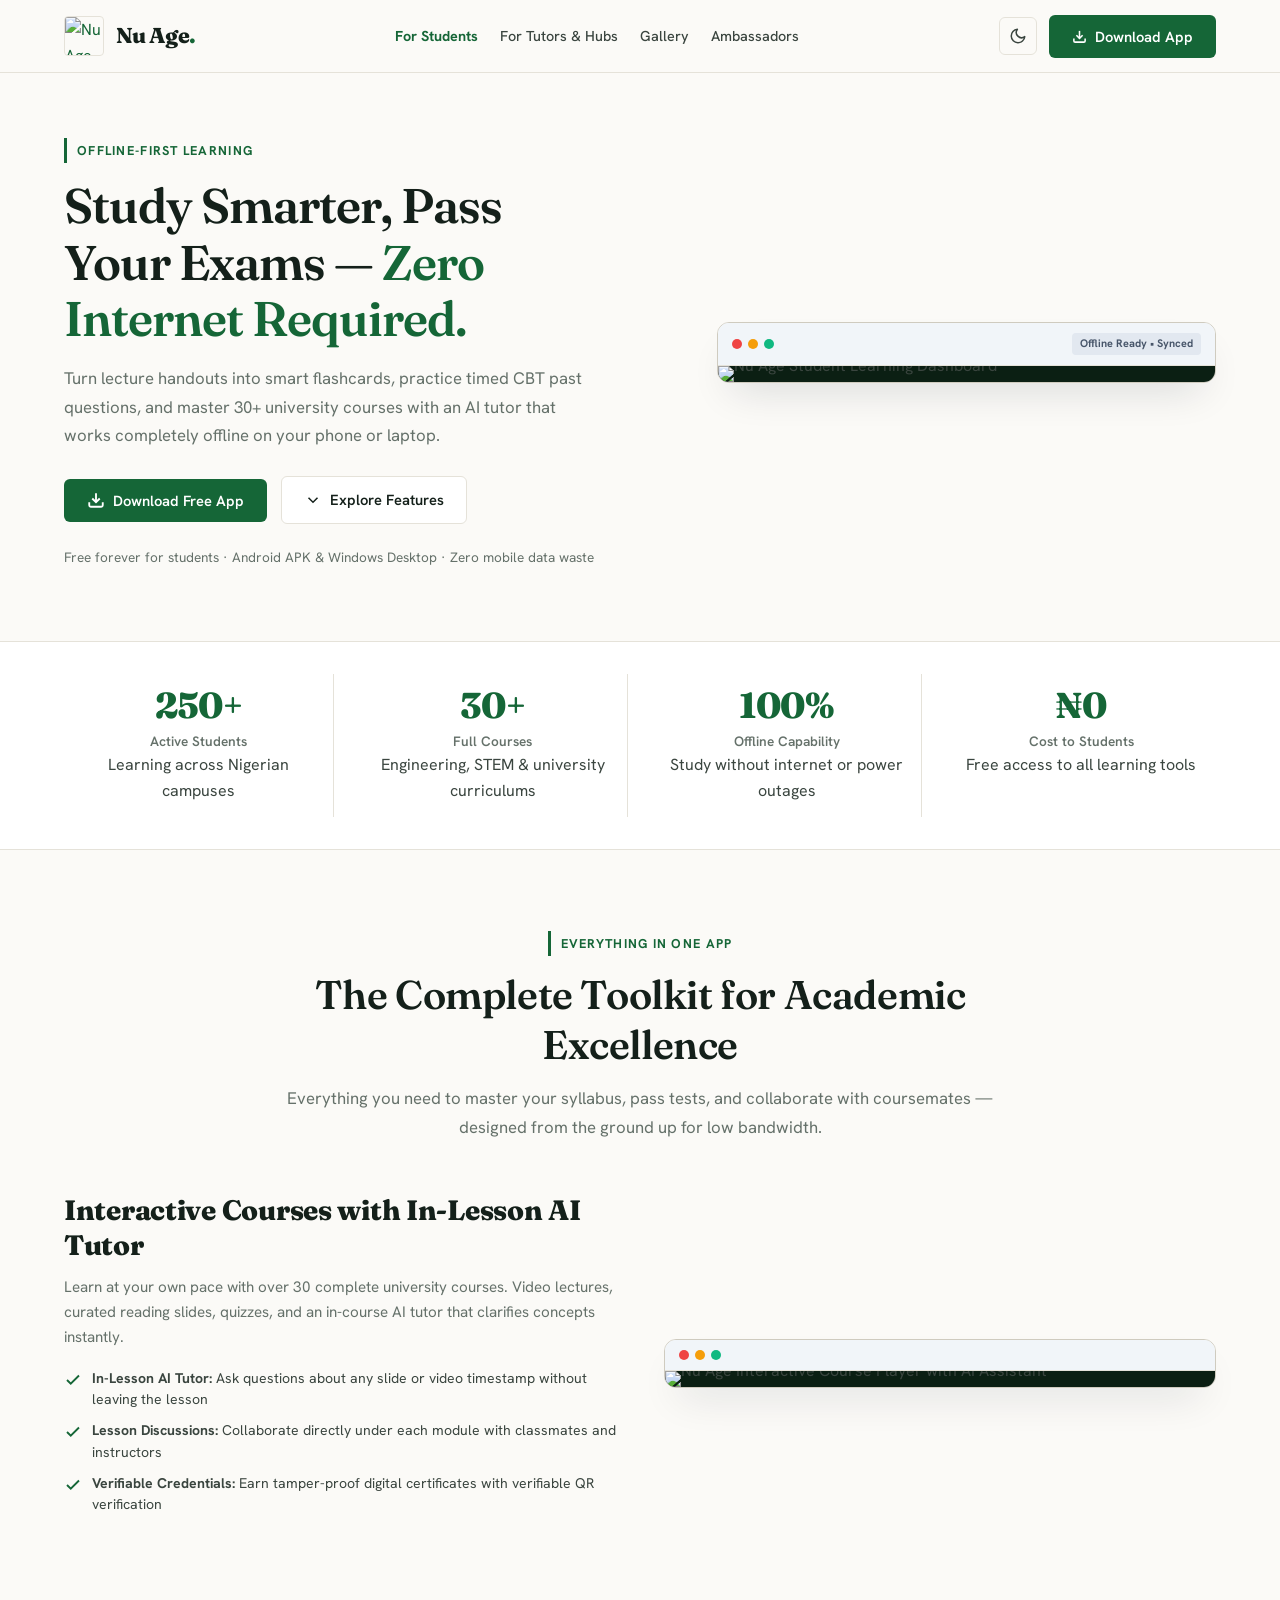
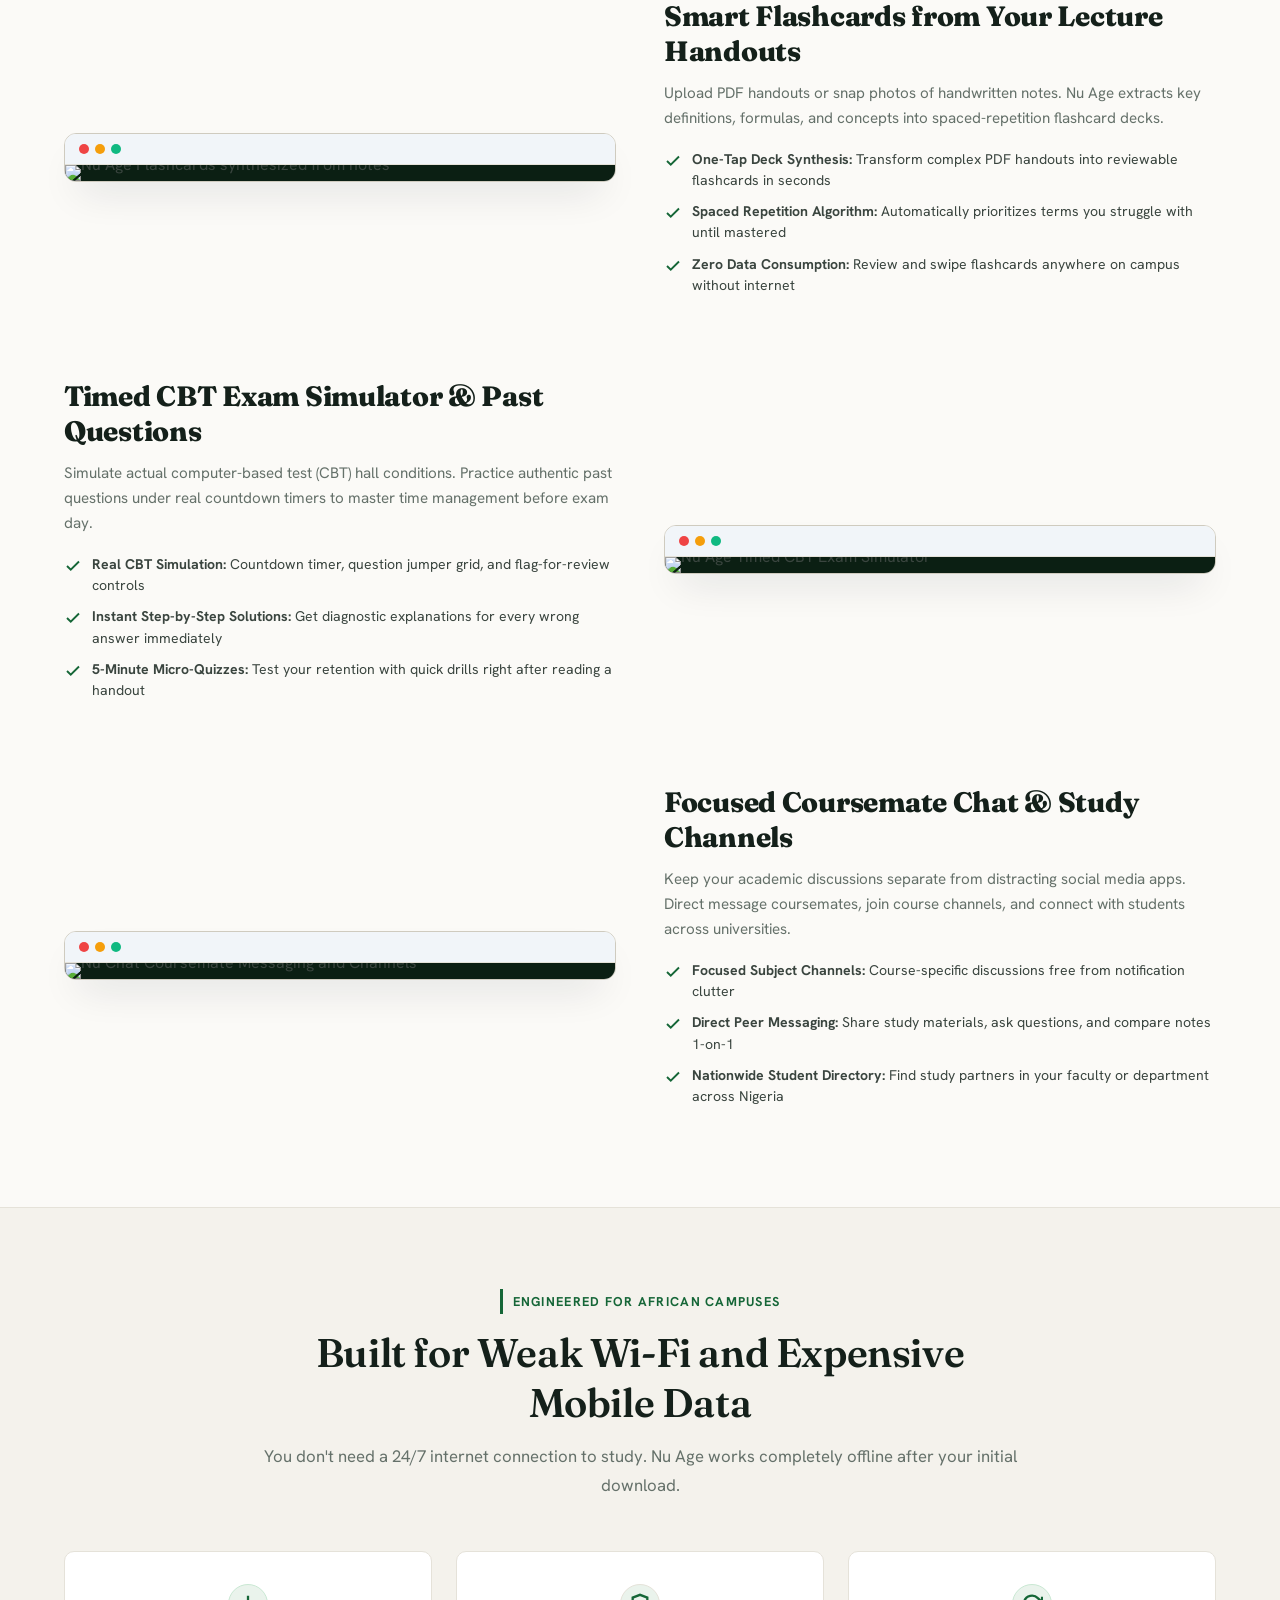
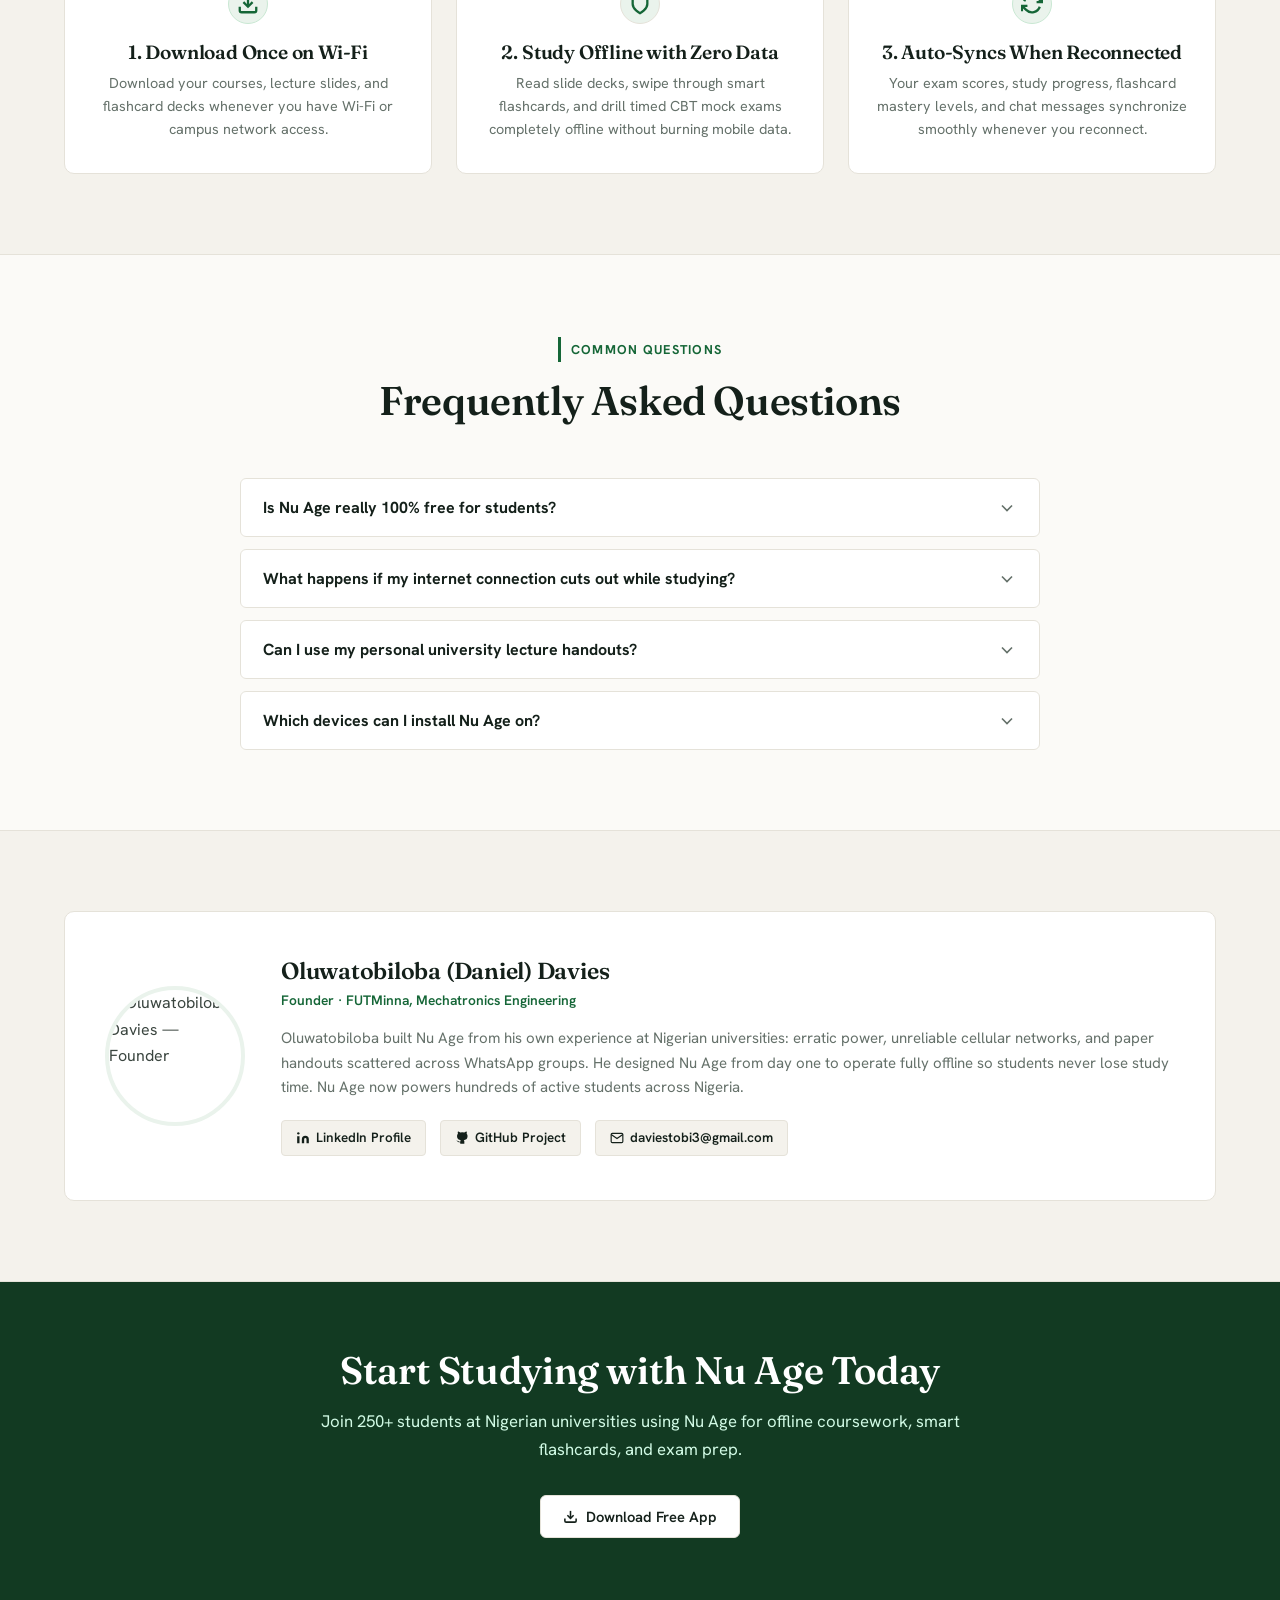
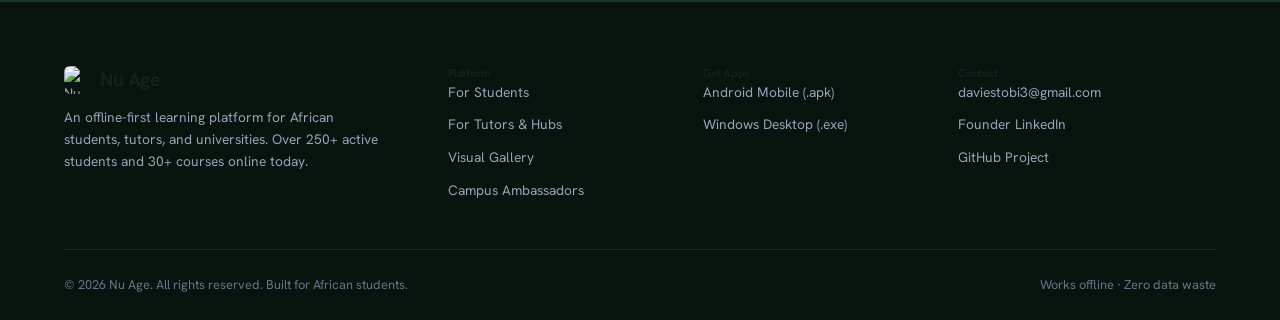
==== commit 3a642496: "Fix FAQ accordion dropdowns and mobile sidebar navigation drawer" ====
--- a/index.html
+++ b/index.html
@@ -140,7 +140,7 @@
           <svg width="15" height="15" viewBox="0 0 24 24" fill="none" stroke="currentColor" stroke-width="2.5"><path d="M21 15v4a2 2 0 0 1-2 2H5a2 2 0 0 1-2-2v-4"/><polyline points="7 10 12 15 17 10"/><line x1="12" y1="15" x2="12" y2="3"/></svg>
           <span>Download App</span>
         </button>
-        <button class="mobile-toggle" id="mobileMenuBtn" aria-label="Toggle Navigation" onclick="toggleMobileNav()">
+        <button class="mobile-toggle" id="mobileMenuBtn" aria-label="Toggle Navigation">
           <svg width="22" height="22" viewBox="0 0 24 24" fill="none" stroke="currentColor" stroke-width="2" stroke-linecap="round"><line x1="3" y1="12" x2="21" y2="12"/><line x1="3" y1="6" x2="21" y2="6"/><line x1="3" y1="18" x2="21" y2="18"/></svg>
         </button>
       </div>
@@ -149,25 +149,29 @@
     <!-- Mobile Drawer / Sidebar -->
     <div class="mobile-drawer" id="mobileDrawer" role="dialog" aria-modal="true" aria-label="Mobile Navigation">
       <div class="mobile-drawer-nav">
-        <a href="/" class="mobile-drawer-link active" onclick="closeMobileNav()">
+        <a href="/" class="mobile-drawer-link active">
           <svg width="18" height="18" viewBox="0 0 24 24" fill="none" stroke="currentColor" stroke-width="2"><path d="M2 3h6a4 4 0 0 1 4 4v14a3 3 0 0 0-3-3H2z"/><path d="M22 3h-6a4 4 0 0 0-4 4v14a3 3 0 0 1 3-3h7z"/></svg>
           <span>For Students</span>
         </a>
-        <a href="/tutors" class="mobile-drawer-link" onclick="closeMobileNav()">
+        <a href="/tutors" class="mobile-drawer-link">
           <svg width="18" height="18" viewBox="0 0 24 24" fill="none" stroke="currentColor" stroke-width="2"><path d="M17 21v-2a4 4 0 0 0-4-4H5a4 4 0 0 0-4 4v2"/><circle cx="9" cy="7" r="4"/><path d="M23 21v-2a4 4 0 0 0-3-3.87"/><path d="M16 3.13a4 4 0 0 1 0 7.75"/></svg>
           <span>For Tutors &amp; Hubs</span>
         </a>
-        <a href="/gallery" class="mobile-drawer-link" onclick="closeMobileNav()">
+        <a href="/gallery" class="mobile-drawer-link">
           <svg width="18" height="18" viewBox="0 0 24 24" fill="none" stroke="currentColor" stroke-width="2"><rect x="3" y="3" width="18" height="18" rx="2" ry="2"/><circle cx="8.5" cy="8.5" r="1.5"/><polyline points="21 15 16 10 5 21"/></svg>
           <span>Visual Gallery</span>
         </a>
-        <a href="/ambassadors" class="mobile-drawer-link" onclick="closeMobileNav()">
+        <a href="/ambassadors" class="mobile-drawer-link">
           <svg width="18" height="18" viewBox="0 0 24 24" fill="none" stroke="currentColor" stroke-width="2"><polygon points="12 2 15.09 8.26 22 9.27 17 14.14 18.18 21.02 12 17.77 5.82 21.02 7 14.14 2 9.27 8.91 8.26 12 2"/></svg>
           <span>Campus Ambassadors</span>
         </a>
+        <a href="/#faq" class="mobile-drawer-link">
+          <svg width="18" height="18" viewBox="0 0 24 24" fill="none" stroke="currentColor" stroke-width="2"><circle cx="12" cy="12" r="10"/><path d="M9.09 9a3 3 0 0 1 5.83 1c0 2-3 3-3 3"/><line x1="12" y1="17" x2="12.01" y2="17"/></svg>
+          <span>FAQs</span>
+        </a>
       </div>
       <div class="mobile-drawer-cta">
-        <button type="button" class="btn btn-primary" style="width:100%; justify-content:center;" onclick="closeMobileNav(); openDownloadModal();">
+        <button type="button" class="btn btn-primary" style="width:100%; justify-content:center;" onclick="openDownloadModal();">
           <svg width="16" height="16" viewBox="0 0 24 24" fill="none" stroke="currentColor" stroke-width="2.5"><path d="M21 15v4a2 2 0 0 1-2 2H5a2 2 0 0 1-2-2v-4"/><polyline points="7 10 12 15 17 10"/><line x1="12" y1="15" x2="12" y2="3"/></svg>
           <span>Download Free App</span>
         </button>
@@ -461,7 +465,7 @@
   </section>
 
   <!-- FAQS -->
-  <section class="section-wrap fade-up">
+  <section id="faq" class="section-wrap fade-up">
     <div class="container" style="max-width:860px;">
       <div class="section-header">
         <span class="section-kicker">Common Questions</span>
@@ -470,7 +474,7 @@
 
       <div class="faq-list">
         <div class="faq-item">
-          <button class="faq-btn" onclick="toggleFaq(this)">
+          <button class="faq-btn">
             <span>Is Nu Age really 100% free for students?</span>
             <svg width="20" height="20" viewBox="0 0 24 24" fill="none" stroke="currentColor" stroke-width="2"><polyline points="6 9 12 15 18 9"/></svg>
           </button>
@@ -480,7 +484,7 @@
         </div>
 
         <div class="faq-item">
-          <button class="faq-btn" onclick="toggleFaq(this)">
+          <button class="faq-btn">
             <span>What happens if my internet connection cuts out while studying?</span>
             <svg width="20" height="20" viewBox="0 0 24 24" fill="none" stroke="currentColor" stroke-width="2"><polyline points="6 9 12 15 18 9"/></svg>
           </button>
@@ -490,7 +494,7 @@
         </div>
 
         <div class="faq-item">
-          <button class="faq-btn" onclick="toggleFaq(this)">
+          <button class="faq-btn">
             <span>Can I use my personal university lecture handouts?</span>
             <svg width="20" height="20" viewBox="0 0 24 24" fill="none" stroke="currentColor" stroke-width="2"><polyline points="6 9 12 15 18 9"/></svg>
           </button>
@@ -500,7 +504,7 @@
         </div>
 
         <div class="faq-item">
-          <button class="faq-btn" onclick="toggleFaq(this)">
+          <button class="faq-btn">
             <span>Which devices can I install Nu Age on?</span>
             <svg width="20" height="20" viewBox="0 0 24 24" fill="none" stroke="currentColor" stroke-width="2"><polyline points="6 9 12 15 18 9"/></svg>
           </button>
@@ -583,8 +587,8 @@
         <div class="footer-col">
           <h5>Get Apps</h5>
           <ul>
-            <li><a href="https://nu-age-cdn.b-cdn.net/app%20links%204/Nu%20Age.apk" download>Android Mobile (.apk)</a></li>
-            <li><a href="https://nu-age-cdn.b-cdn.net/app%20links%204/NuAgeSetup.exe" download>Windows Desktop (.exe)</a></li>
+            <li><a href="https://nu-age-cdn.b-cdn.net/app%20links%202/Nu%20Age.apk" download>Android Mobile (.apk)</a></li>
+            <li><a href="https://nu-age-cdn.b-cdn.net/app%20links%202/NuAgeSetup-1.1.1.exe" download>Windows Desktop (.exe)</a></li>
           </ul>
         </div>
         <div class="footer-col">
@@ -617,7 +621,7 @@
         </p>
 
         <div class="modal-options">
-          <a href="https://nu-age-cdn.b-cdn.net/app%20links%204/Nu%20Age.apk" download="Nu Age.apk" class="modal-option-btn is-recommended" data-platform="Android">
+          <a href="https://nu-age-cdn.b-cdn.net/app%20links%202/Nu%20Age.apk" download="Nu Age.apk" class="modal-option-btn is-recommended" data-platform="Android">
             <div class="modal-option-icon">
               <svg width="22" height="22" viewBox="0 0 24 24" fill="none" stroke="currentColor" stroke-width="2"><rect x="7" y="2" width="10" height="20" rx="2"/><path d="M11 18h2"/></svg>
             </div>
@@ -629,7 +633,7 @@
             <svg class="modal-option-arrow" width="18" height="18" viewBox="0 0 24 24" fill="none" stroke="currentColor" stroke-width="2"><path d="M5 12h14M12 5l7 7-7 7"/></svg>
           </a>
 
-          <a href="https://nu-age-cdn.b-cdn.net/app%20links%204/NuAgeSetup.exe" download="NuAgeSetup.exe" class="modal-option-btn" data-platform="Windows">
+          <a href="https://nu-age-cdn.b-cdn.net/app%20links%202/NuAgeSetup-1.1.1.exe" download="NuAgeSetup-1.1.1.exe" class="modal-option-btn" data-platform="Windows">
             <div class="modal-option-icon dark">
               <svg width="22" height="22" viewBox="0 0 24 24" fill="currentColor"><path d="M0 3.449L9.75 2.1v9.451H0m10.949-9.602L24 0v11.4H10.949M0 12.6h9.75v9.451L0 20.699M10.949 12.6H24V24l-12.9-1.801"/></svg>
             </div>
@@ -653,11 +657,25 @@
           <circle cx="36" cy="36" r="30"/>
           <path d="M22 36l10 10 18-18"/>
         </svg>
-        <div class="modal-title" id="startedTitle">Download Started!</div>
-        <p class="modal-sub" id="startedSub">Check your notification bar or downloads folder.</p>
+        <div class="modal-title" id="startedTitle">Android Download Started!</div>
+        <p class="modal-sub" id="startedSub">Follow these quick steps to install Nu Age on your Android device:</p>
 
         <ol class="modal-started-steps" id="startedSteps">
-          <!-- Populated dynamically by site.js -->
+          <li>
+            <div class="step-body">
+              <strong>Allow download:</strong> If Chrome/Android warns <em>"File might be harmful"</em>, tap <strong>Download anyway</strong> (Nu&nbsp;Age is 100% verified &amp; safe).
+            </div>
+          </li>
+          <li>
+            <div class="step-body">
+              <strong>Check notification:</strong> Swipe down your notification bar to monitor <code class="apk-chip">Nu&nbsp;Age.apk</code> progress.
+            </div>
+          </li>
+          <li>
+            <div class="step-body">
+              <strong>Tap to install:</strong> Once finished, tap the notification to install and study completely offline.
+            </div>
+          </li>
         </ol>
 
         <div class="modal-started-actions">
@@ -736,17 +754,6 @@
     window.addEventListener('hashchange', checkDownloadHash);
     document.addEventListener('DOMContentLoaded', checkDownloadHash);
 
-    function toggleFaq(btn) {
-      const content = btn.nextElementSibling;
-      const isOpen = content.style.display === 'block';
-      document.querySelectorAll('.faq-content').forEach(c => c.style.display = 'none');
-      document.querySelectorAll('.faq-btn svg').forEach(s => s.style.transform = 'rotate(0deg)');
-      if (!isOpen) {
-        content.style.display = 'block';
-        btn.querySelector('svg').style.transform = 'rotate(180deg)';
-      }
-    }
-
     // Fade-Up Scroll Observer
     document.addEventListener('DOMContentLoaded', function() {
       const observer = new IntersectionObserver((entries) => {
--- a/css/style.css
+++ b/css/style.css
@@ -396,7 +396,17 @@
   visibility: hidden;
   transition: transform 0.25s cubic-bezier(0.16, 1, 0.3, 1), opacity 0.25s ease, visibility 0.25s;
   max-height: calc(100vh - 72px);
+  max-height: calc(100dvh - 72px);
   overflow-y: auto;
+  -webkit-overflow-scrolling: touch;
+}
+
+@media (max-width: 640px) {
+  .mobile-drawer {
+    top: 62px;
+    max-height: calc(100vh - 62px);
+    max-height: calc(100dvh - 62px);
+  }
 }
 
 .mobile-drawer.open {
@@ -907,7 +917,8 @@
 }
 
 /* ─── FAQ ACCORDION ─── */
-.faq-box {
+.faq-box,
+.faq-list {
   max-width: 800px;
   margin: 0 auto;
   display: flex;
@@ -915,14 +926,17 @@
   gap: 12px;
 }
 
-.faq-row {
-  background: #ffffff;
+.faq-row,
+.faq-item {
+  background: var(--surface, #ffffff);
   border: 1px solid var(--border-light);
   border-radius: var(--radius-md);
   overflow: hidden;
-}
-
-.faq-row.active {
+  transition: border-color 0.2s ease, box-shadow 0.2s ease;
+}
+
+.faq-row.active,
+.faq-item.active {
   border-color: var(--primary);
   box-shadow: var(--shadow-sm);
 }
@@ -932,7 +946,7 @@
   text-align: left;
   background: none;
   border: none;
-  padding: 20px 22px;
+  padding: 18px 22px;
   font-size: 1rem;
   font-weight: 700;
   color: var(--text-heading);
@@ -942,14 +956,17 @@
   justify-content: space-between;
   gap: 16px;
   font-family: inherit;
+  -webkit-tap-highlight-color: transparent;
 }
 
 .faq-btn svg {
-  transition: transform 0.2s ease;
+  transition: transform 0.22s cubic-bezier(0.16, 1, 0.3, 1);
   flex-shrink: 0;
-}
-
-.faq-row.active .faq-btn svg {
+  color: var(--text-muted);
+}
+
+.faq-row.active .faq-btn svg,
+.faq-item.active .faq-btn svg {
   transform: rotate(180deg);
   color: var(--primary);
 }
@@ -962,7 +979,8 @@
   line-height: 1.7;
 }
 
-.faq-row.active .faq-content {
+.faq-row.active .faq-content,
+.faq-item.active .faq-content {
   display: block;
 }
 
@@ -2428,12 +2446,30 @@
   border-radius: 20px;
   width: 100%;
   max-width: 480px;
-  max-height: 92vh;
+  max-height: 90vh;
+  max-height: 90dvh;
   overflow-y: auto;
-  padding: 30px 28px 24px;
+  overscroll-behavior: contain;
+  scrollbar-width: thin;
+  scrollbar-color: var(--border-dark) transparent;
+  -webkit-overflow-scrolling: touch;
+  padding: 24px 22px 20px;
   box-shadow: 0 30px 60px -20px rgba(15, 23, 42, 0.35);
   transform: translateY(14px) scale(0.98);
   transition: transform 0.28s cubic-bezier(0.16, 1, 0.3, 1);
+}
+
+.modal-card::-webkit-scrollbar {
+  width: 5px;
+}
+
+.modal-card::-webkit-scrollbar-track {
+  background: transparent;
+}
+
+.modal-card::-webkit-scrollbar-thumb {
+  background: var(--border-dark);
+  border-radius: 4px;
 }
 
 .modal-backdrop.open .modal-card {
@@ -2602,13 +2638,14 @@
 /* "Download started" view */
 .modal-started {
   text-align: center;
-  padding-top: 6px;
+  padding-top: 2px;
 }
 
 .modal-check {
-  width: 72px;
-  height: 72px;
-  margin: 0 auto 16px;
+  width: 52px;
+  height: 52px;
+  margin: 0 auto 10px;
+  display: block;
 }
 
 .modal-check circle {
@@ -2638,7 +2675,18 @@
 }
 
 .modal-started .modal-title {
-  margin: 0 0 6px;
+  margin: 0 0 4px;
+  font-size: 1.25rem;
+  font-weight: 800;
+  letter-spacing: -0.01em;
+}
+
+.modal-started .modal-sub {
+  margin: 0 auto 12px;
+  font-size: 0.84rem;
+  line-height: 1.45;
+  color: var(--text-muted);
+  max-width: 380px;
 }
 
 .modal-started-steps {
@@ -2647,8 +2695,9 @@
   text-align: left;
   display: flex;
   flex-direction: column;
-  gap: 10px;
-  margin: 20px 0;
+  gap: 8px;
+  margin: 12px 0 16px;
+  padding: 0;
 }
 
 .modal-started-steps li {
@@ -2659,39 +2708,92 @@
   background: var(--bg-subtle);
   border: 1px solid var(--border-light);
   border-radius: var(--radius-md);
-  padding: 12px 14px;
-  font-size: 0.86rem;
-  line-height: 1.5;
+  padding: 10px 13px;
+  font-size: 0.84rem;
+  line-height: 1.45;
+  color: var(--text-body);
 }
 
 .modal-started-steps li::before {
   content: counter(ms);
   flex-shrink: 0;
-  width: 24px;
-  height: 24px;
+  width: 22px;
+  height: 22px;
   border-radius: 50%;
   background: var(--primary);
   color: #ffffff;
-  font-size: 0.78rem;
+  font-size: 0.74rem;
   font-weight: 800;
   display: flex;
   align-items: center;
   justify-content: center;
+  margin-top: 1px;
+}
+
+.modal-started-steps .step-body,
+.modal-started-steps li > div {
+  flex: 1 1 auto;
+  min-width: 0;
+  display: block;
+  text-align: left;
+  word-break: normal;
+  overflow-wrap: break-word;
+}
+
+.modal-started-steps strong {
+  color: var(--text-heading);
+  font-weight: 700;
+}
+
+.modal-started-steps em {
+  font-style: italic;
+  color: var(--primary);
+}
+
+.modal-started-steps code,
+.modal-started-steps .apk-chip {
+  font-family: inherit;
+  font-weight: 700;
+  font-size: 0.82em;
+  background: var(--primary-tint);
+  color: var(--primary);
+  border: 1px solid rgba(34, 197, 94, 0.25);
+  padding: 1px 6px;
+  border-radius: 4px;
+  white-space: nowrap;
+  display: inline-block;
+  vertical-align: baseline;
 }
 
 .modal-started-actions {
   display: flex;
   flex-direction: column;
-  gap: 10px;
+  gap: 8px;
+  margin-top: 4px;
+}
+
+.modal-started-actions .btn {
+  padding: 10px 16px;
+  font-size: 0.88rem;
+  min-height: 42px;
 }
 
 .modal-retry {
-  font-size: 0.82rem;
+  font-size: 0.8rem;
   color: var(--text-muted);
+  margin-top: 2px;
 }
 
 .modal-retry a {
-  font-weight: 700;
+  font-weight: 600;
+  color: var(--text-muted);
+  text-decoration: underline;
+  text-underline-offset: 3px;
+  transition: color 0.15s ease;
+}
+
+.modal-retry a:hover {
+  color: var(--primary);
 }
 
 @media (max-width: 900px) {
@@ -2744,7 +2846,9 @@
   .modal-card {
     max-width: 100%;
     border-radius: 20px 20px 0 0;
-    padding: 26px 18px calc(22px + env(safe-area-inset-bottom, 0px));
+    padding: 22px 18px calc(18px + env(safe-area-inset-bottom, 0px));
+    max-height: 88vh;
+    max-height: 88dvh;
     transform: translateY(100%);
   }
 
--- a/css/theme.css
+++ b/css/theme.css
@@ -53,7 +53,7 @@
 
 /* Cards: hairline borders, border-colour hover instead of floating lift */
 .stakeholder-feature-card, .spotlight-box, .offline-flow-card, .download-card, .pricing-card,
-.faq-row, .gallery-card, .spare-feature-card, .dl-card, .perk-card {
+.faq-row, .faq-item, .gallery-card, .spare-feature-card, .dl-card, .perk-card {
   background: var(--surface);
   box-shadow: none;
   transition: border-color 0.2s ease, background-color 0.2s ease;
@@ -202,8 +202,28 @@
 [data-theme="dark"] body .submit-btn { background: #1f7a44; color: #fff; }
 [data-theme="dark"] body .submit-btn:hover { background: #269052; }
 [data-theme="dark"] body .application-card,
-[data-theme="dark"] body .faq-row { background: var(--surface); }
+[data-theme="dark"] body .faq-row,
+[data-theme="dark"] body .faq-item { background: var(--surface); }
 body .amb-title { font-family: var(--font-display); }
 body .amb-title span { background: none; -webkit-text-fill-color: currentColor; color: var(--primary); }
 body .application-card::before { background: var(--primary); height: 3px; }
 
+/* Dark mode styling for download started steps & chips */
+[data-theme="dark"] .modal-started-steps li {
+  background: #132219;
+  border-color: #203829;
+}
+[data-theme="dark"] .modal-started-steps code,
+[data-theme="dark"] .modal-started-steps .apk-chip {
+  background: #183a25;
+  color: #4ade80;
+  border-color: #2b5a3d;
+}
+[data-theme="dark"] .modal-started-steps strong {
+  color: #f0fdf4;
+}
+[data-theme="dark"] .modal-started-steps em {
+  color: #86efac;
+}
+
+
